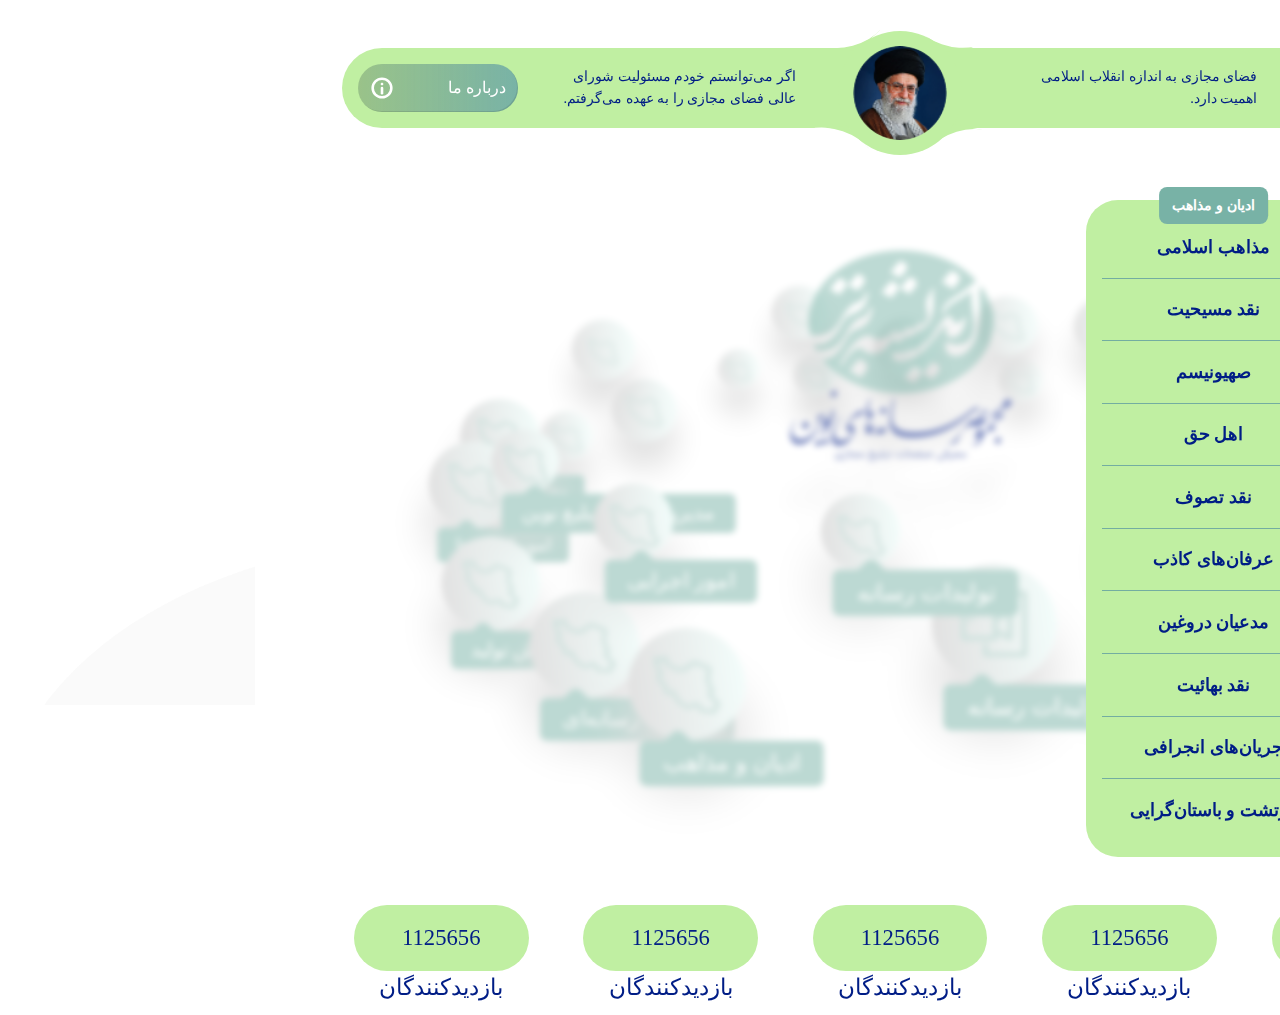
==== index.html @ 51e721be "اضافه کردن دایره 5/9 8:52" ====
<!DOCTYPE html>
<html lang="en">
  <head>
    <meta charset="UTF-8" />
    <link
      rel="stylesheet"
      href="./assets/fonts/top thought/bootstrap-5.0.2-dist/css/bootstrap.min.css"
    />
    <link rel="stylesheet" href="./style.css" />
    <meta name="viewport" content="width=device-width; initial-scale=1.0" />
    <title>اندیشه</title>
  </head>

  <body>
    <div class="container-lg">
      <nav class="header mt-5">
        <div class="row align-items-center">
          <div class="col-lg-2 col-4">
            <a
              href="#"
              class="d-flex align-items-center justify-content-between header-button"
            >
              <span class="d-none d-sm-block">ورود</span>
              <svg
                width="24"
                height="24"
                viewBox="0 0 16 16"
                fill="none"
                xmlns="http://www.w3.org/2000/svg"
              >
                <g id="login-svgrepo-com (1) 1">
                  <path
                    id="Vector"
                    d="M8 13.3333C10.9455 13.3333 13.3333 10.9455 13.3333 7.99999C13.3333 5.05447 10.9455 2.66666 8 2.66666"
                    stroke="white"
                    stroke-width="1.5"
                    stroke-linecap="round"
                  />
                  <path
                    id="Vector_2"
                    d="M2.66675 8H9.33341M9.33341 8L7.33341 6M9.33341 8L7.33341 10"
                    stroke="white"
                    stroke-width="1.5"
                    stroke-linecap="round"
                    stroke-linejoin="round"
                  />
                </g>
              </svg>
            </a>
          </div>
          <div class="col-lg-3 d-none d-lg-block">
            <p class="header-text">
              فضای مجازی به اندازه انقلاب اسلامی اهمیت دارد.
            </p>
          </div>
          <div class="col-lg-2 col-4" style="position: relative;">
              <div class="leader-pic d-flex justify-content-center">
                <div class="leader-pic-container">
                  <img src="./assets/images/Ellipse 30.png" alt="تصویر رهبری" />
                <div class="radius"></div>
                <div class="radius"></div>
                <div class="radius"></div>
                <div class="radius"></div>
                </div>
              </div>
          </div>
          <div class="col-lg-3 d-none d-lg-block">
            <p class="header-text">
              اگر می‌توانستم خودم مسئولیت شورای عالی فضای مجازی را به عهده
              می‌گرفتم.
            </p>
          </div>
          <div class="col-lg-2 col-4">
            <a
              href="#"
              class="d-flex align-items-center justify-content-between header-button"
              style="margin-right: auto"
            >
              <span class="d-none d-sm-block">درباره ما</span>
              <svg
                width="24"
                height="24"
                viewBox="0 0 14 14"
                fill="none"
                xmlns="http://www.w3.org/2000/svg"
              >
                <g
                  id="info-circle-svgrepo-com (1) 1"
                  clip-path="url(#clip0_25_1615)"
                >
                  <path
                    id="Vector"
                    d="M6.99999 12.4444C10.0069 12.4444 12.4444 10.0069 12.4444 6.99999C12.4444 3.9931 10.0069 1.55554 6.99999 1.55554C3.9931 1.55554 1.55554 3.9931 1.55554 6.99999C1.55554 10.0069 3.9931 12.4444 6.99999 12.4444Z"
                    stroke="white"
                    stroke-width="1.5"
                  />
                  <path
                    id="Vector_2"
                    d="M7 10L7 7"
                    stroke="white"
                    stroke-width="1.5"
                    stroke-linecap="round"
                  />
                  <path
                    id="Vector_3"
                    d="M6.99995 3.8889C7.4295 3.8889 7.77772 4.23713 7.77772 4.66668C7.77772 5.09624 7.4295 5.44446 6.99995 5.44446C6.57039 5.44446 6.22217 5.09624 6.22217 4.66668C6.22217 4.23713 6.57039 3.8889 6.99995 3.8889Z"
                    fill="white"
                  />
                </g>
                <defs>
                  <clipPath id="clip0_25_1615">
                    <rect width="14" height="14" fill="white" />
                  </clipPath>
                </defs>
              </svg>
            </a>
          </div>
        </div>
      </nav>
      <section class="graph">
        <div class="container-lg pt-5">
          <div class="row mt-4">
            <div class="col-md-1">
              <div
                class="item-holder h-100 d-flex flex-md-column justify-content-between"
              >
                <div class="item">
                  <svg
                    width="52"
                    height="52"
                    viewBox="0 0 52 52"
                    fill="none"
                    xmlns="http://www.w3.org/2000/svg"
                  >
                    <g id="gregorian-chants-svgrepo-com 1">
                      <g id="Group">
                        <path
                          id="Vector"
                          d="M21.0096 49.9357L21.0096 49.9357C20.8998 49.9718 20.788 49.9891 20.6776 49.9891C20.2331 49.9891 19.8184 49.7076 19.6712 49.2619L19.9071 49.184L19.6712 49.2619C19.4877 48.7062 19.7901 48.1076 20.346 47.9246L22.4808 47.2219L22.4468 46.576H19.4497C18.8646 46.576 18.3896 46.1023 18.3896 45.5173V32.4389C15.3659 31.2052 13.3152 28.2182 13.3152 24.913C13.3152 21.9285 14.9583 19.202 17.5546 17.7842V10.4443C17.5546 5.79353 21.343 2.01086 25.9992 2.01086C30.6564 2.01086 34.4455 5.79348 34.4455 10.4443V17.7842C37.0416 19.202 38.6849 21.9284 38.6847 24.9129C38.6847 28.2182 36.6341 31.2052 33.6102 32.4389V45.5173C33.6102 46.1023 33.1352 46.576 32.5502 46.576H29.5531L29.5192 47.2219L31.6539 47.9247L31.654 47.9247C32.2098 48.1077 32.5122 48.7062 32.3288 49.2618L21.0096 49.9357ZM21.0096 49.9357L23.9137 48.9797C24.3675 48.8303 24.6654 48.3958 24.6404 47.9187L24.5698 46.576H27.4302L27.3595 47.9187L27.6092 47.9318L27.3595 47.9187C27.3345 48.3958 27.6324 48.8303 28.0863 48.9797L30.9903 49.9357L30.9904 49.9357M21.0096 49.9357L30.9904 49.9357M30.9904 49.9357C31.1001 49.9718 31.212 49.9891 31.3223 49.9891M30.9904 49.9357L31.3223 49.9891M31.3223 49.9891C31.7668 49.9891 32.1817 49.7075 32.3288 49.2619L31.3223 49.9891ZM32.2497 30.6747L32.2496 30.6747C32.2396 30.6777 32.2313 30.6807 32.2255 30.683C32.2243 30.6834 32.2233 30.6839 32.2222 30.6843C31.6802 30.8414 31.1166 30.9215 30.5463 30.9215H27.0601V27.6475H30.5464C32.2992 27.6475 33.7254 26.2241 33.7254 24.4731V22.3575C33.7254 21.7724 33.2504 21.2988 32.6654 21.2988C32.0804 21.2988 31.6054 21.7724 31.6054 22.3575V24.4731C31.6054 25.0553 31.1305 25.53 30.5464 25.53H21.4539C20.8697 25.53 20.3948 25.0553 20.3948 24.4731V22.3575C20.3948 21.7724 19.9198 21.2988 19.3347 21.2988C18.7497 21.2988 18.2747 21.7724 18.2747 22.3575V24.4731C18.2747 26.2241 19.701 27.6475 21.4539 27.6475H24.94V30.9215H21.4539C20.8837 30.9215 20.3202 30.8415 19.7782 30.6844C19.7773 30.684 19.7764 30.6837 19.7755 30.6833C19.7696 30.681 19.761 30.6778 19.7505 30.6747L19.7504 30.6747C17.2101 29.9245 15.4353 27.5539 15.4353 24.9129C15.4353 22.5335 16.8499 20.3739 19.0405 19.4116C19.0565 19.4047 19.0695 19.3974 19.0752 19.3942C19.8275 19.0695 20.6271 18.9042 21.4539 18.9042H27.3062C27.8913 18.9042 28.3663 18.4306 28.3663 17.8455C28.3663 17.2604 27.8913 16.7868 27.3062 16.7868H21.4539C20.8494 16.7868 20.2548 16.8523 19.6746 16.9821V10.4443C19.6746 6.96216 22.5117 4.12831 25.9992 4.12831C29.4877 4.12831 32.3255 6.96223 32.3255 10.4443V16.9823C31.7454 16.8524 31.1507 16.7869 30.5463 16.7869C29.9613 16.7869 29.4863 17.2605 29.4863 17.8456C29.4863 18.4307 29.9613 18.9043 30.5463 18.9043C31.3732 18.9043 32.1728 19.0696 32.9254 19.3944C32.9307 19.3974 32.9432 19.4044 32.9581 19.411L32.959 19.4114C35.1501 20.3734 36.5648 22.5331 36.5648 24.9129C36.5648 27.5539 34.79 29.9245 32.2497 30.6747ZM20.5098 44.4585V32.9837C20.8221 33.0201 21.1372 33.0389 21.4539 33.0389H30.5463C30.8629 33.0389 31.178 33.0202 31.4903 32.9838V44.4585H20.5098Z"
                          stroke="#9EC5BD"
                          stroke-width="0.5"
                        />
                      </g>
                    </g>
                  </svg>
                </div>
                <div class="return">
                  <p>بازگشت</p>
                  <button>
                    <!-- <i class="fa fa-arrow-circle-left" aria-hidden="true"></i> -->
                    <svg
                      width="34"
                      height="34"
                      viewBox="0 0 34 34"
                      fill="none"
                      xmlns="http://www.w3.org/2000/svg"
                    >
                      <g id="back-square-svgrepo-com 1">
                        <path
                          id="Vector"
                          d="M11.0642 31.1667L22.9359 31.1667C28.0926 31.1667 31.1667 28.0925 31.1667 22.9359L31.1667 11.0784C31.1668 5.90752 28.0926 2.83335 22.9359 2.83335L11.0784 2.83335C5.92175 2.83335 2.84758 5.90752 2.84758 11.0642L2.84758 22.9359C2.83341 28.0925 5.90758 31.1667 11.0642 31.1667ZM14.2801 11.1492L21.2501 11.1492C21.8309 11.1492 22.3126 11.6309 22.3126 12.2117C22.3126 12.7925 21.8309 13.2742 21.2501 13.2742L14.2801 13.2742C12.4667 13.2742 10.9792 14.7475 10.9792 16.575C10.9792 18.4025 12.4526 19.8759 14.2801 19.8759L21.4626 19.8759L21.0942 19.5075C20.6834 19.0825 20.6834 18.4167 21.1084 17.9917C21.3209 17.7792 21.5901 17.68 21.8592 17.68C22.1284 17.68 22.3976 17.7792 22.6101 17.9917L24.8342 20.23C25.2451 20.6409 25.2451 21.3209 24.8342 21.7317L22.6101 23.9559C22.1992 24.3667 21.5192 24.3667 21.1084 23.9559C20.6976 23.545 20.6976 22.865 21.1084 22.4542L21.5759 21.9867L14.2801 21.9867C11.2909 21.9867 8.85425 19.55 8.85425 16.5609C8.85425 13.5717 11.2909 11.1492 14.2801 11.1492Z"
                          fill="#CE0000"
                        />
                      </g>
                    </svg>
                  </button>
                </div>
              </div>
            </div>
            <div class="col-lg-3 col-md-3 col-sm-4" style="padding-right: 1.5rem !important;">
              <div class="menu">
                <div class="rect"></div>
                <div class="title">ادیان و مذاهب</div>
                <div class="body">
                  <ul>
                    <li>
                      <a class="menu-btn" href="#">مذاهب اسلامی</a>
                    </li>
                    <li>
                      <a class="menu-btn" href="#">نقد مسیحیت</a>
                    </li>
                    <li>
                      <a class="menu-btn" href="#">صهیونیسم</a>
                    </li>
                    <li>
                      <a class="menu-btn" href="#">اهل حق</a>
                    </li>
                    <li>
                      <a class="menu-btn" href="#">نقد تصوف</a>
                    </li>
                    <li>
                      <a class="menu-btn" href="#">عرفان‌های کاذب</a>
                    </li>
                    <li>
                      <a class="menu-btn" href="#">مدعیان دروغین</a>
                    </li>
                    <li>
                      <a class="menu-btn" href="#">نقد بهائیت</a>
                    </li>
                    <li>
                      <a class="menu-btn" href="#">جریان‌های انجرافی</a>
                    </li>
                    <li>
                      <a class="menu-btn" href="#">زرتشت و باستان‌گرایی</a>
                    </li>
                  </ul>
                </div>
              </div>
            </div>
            <div class="col-lg-8 col-md-8 col-sm-8">
              <div class="sub-menu">
                <div class="row h-100">
                  <div class="col-12 h-100">
                    <div class="main h-100">
                      <div class="menu-1 h-100">
                        <div class="categories active">
                          <div class="el">
                            <div class="text-center mb-3">
                              <svg
                                width="24"
                                height="24"
                                viewBox="0 0 20 20"
                                fill="none"
                                xmlns="http://www.w3.org/2000/svg"
                              >
                                <g id="page-fit-svgrepo-com 1">
                                  <path
                                    id="Vector"
                                    d="M15.2083 3.33331C16.9342 3.33331 18.3333 4.73242 18.3333 6.45831V13.5416C18.3333 15.2676 16.9342 16.6666 15.2083 16.6666H4.79163C3.06573 16.6666 1.66663 15.2676 1.66663 13.5416V6.45831C1.66663 4.73242 3.06573 3.33331 4.79163 3.33331H15.2083ZM15.2083 10.8333C14.8919 10.8333 14.6304 11.0685 14.589 11.3735L14.5833 11.4583V12.5C14.5833 12.7045 14.4359 12.8746 14.2415 12.9099L14.1666 12.9166H13.125C12.7798 12.9166 12.5 13.1965 12.5 13.5416C12.5 13.8581 12.7351 14.1196 13.0401 14.161L13.125 14.1666H14.1666C15.0453 14.1666 15.7651 13.4867 15.8287 12.6244L15.8333 12.5V11.4583C15.8333 11.1131 15.5535 10.8333 15.2083 10.8333ZM4.79163 10.8333C4.47521 10.8333 4.21372 11.0685 4.17233 11.3735L4.16663 11.4583V12.5C4.16663 13.3786 4.84653 14.0985 5.70891 14.1621L5.83329 14.1666H6.87496C7.22013 14.1666 7.49996 13.8868 7.49996 13.5416C7.49996 13.2252 7.26483 12.9637 6.95977 12.9223L6.87496 12.9166H5.83329C5.62874 12.9166 5.45862 12.7692 5.42334 12.5749L5.41663 12.5V11.4583C5.41663 11.1131 5.1368 10.8333 4.79163 10.8333ZM6.87496 5.83331H5.83329L5.70891 5.83789C4.88964 5.89833 4.23508 6.551 4.17166 7.36944L4.16663 7.49998V8.54165L4.17233 8.62648C4.21372 8.93148 4.47521 9.16665 4.79163 9.16665C5.10804 9.16665 5.36953 8.93148 5.41092 8.62648L5.41663 8.54165V7.49998L5.42334 7.42508C5.45421 7.255 5.58832 7.1209 5.75839 7.09003L5.83329 7.08331H6.87496L6.95977 7.0776C7.26483 7.03622 7.49996 6.77473 7.49996 6.45831C7.49996 6.1419 7.26483 5.8804 6.95977 5.83902L6.87496 5.83331ZM14.1666 5.83331H13.125C12.7798 5.83331 12.5 6.11314 12.5 6.45831C12.5 6.77473 12.7351 7.03622 13.0401 7.0776L13.125 7.08331H14.1666C14.3711 7.08331 14.5413 7.23071 14.5765 7.42508L14.5833 7.49998V8.54165C14.5833 8.88681 14.8631 9.16665 15.2083 9.16665C15.5247 9.16665 15.7862 8.93148 15.8276 8.62648L15.8333 8.54165V7.49998C15.8333 6.62135 15.1534 5.9015 14.291 5.83789L14.1666 5.83331Z"
                                    fill="#C0EFA2"
                                  />
                                </g>
                              </svg>
                            </div>
                            <p>صفحات</p>
                          </div>
                        </div>
                        <div class="categories">
                          <div class="el">
                            <div class="text-center mb-3">
                              <svg
                                width="24"
                                height="24"
                                viewBox="0 0 20 20"
                                fill="none"
                                xmlns="http://www.w3.org/2000/svg"
                              >
                                <g id="sns-person-2-svgrepo-com 1">
                                  <g id="Group">
                                    <path
                                      id="Vector"
                                      d="M13.7498 7.98168C15.9539 7.98168 17.7408 6.19473 17.7408 3.99063C17.7408 1.78695 15.9539 0 13.7498 0C11.5461 0 9.75916 1.78695 9.75916 3.99063C9.75916 6.19473 11.5461 7.98168 13.7498 7.98168Z"
                                      fill="#C0EFA2"
                                    />
                                    <path
                                      id="Vector_2"
                                      d="M4.95362 3.82367C3.31054 3.82367 1.97827 5.1559 1.97827 6.79898C1.97827 8.44246 3.31054 9.77472 4.95362 9.77472C6.59671 9.77472 7.92898 8.44246 7.92898 6.79898C7.92898 5.1559 6.59671 3.82367 4.95362 3.82367Z"
                                      fill="#C0EFA2"
                                    />
                                    <path
                                      id="Vector_3"
                                      d="M1.02063 13.0579V15.303C1.02063 17.1988 2.55743 18.7356 4.45333 18.7356H7.25938V12.254L7.28672 12.126C7.34254 11.866 7.43782 11.5829 7.57141 11.2899C6.93829 10.8147 6.06379 10.4586 4.91981 10.4586C2.45723 10.4587 1.22598 12.1007 1.02063 13.0579Z"
                                      fill="#C0EFA2"
                                    />
                                    <path
                                      id="Vector_4"
                                      d="M13.7498 8.89911C10.4473 8.89911 8.79579 11.1009 8.52063 12.3853V18.1276C8.52063 19.1615 9.35911 20 10.393 20H17.107C18.1409 20 18.9793 19.1615 18.9793 18.1276V12.3853C18.7041 11.1009 17.0527 8.89911 13.7498 8.89911Z"
                                      fill="#C0EFA2"
                                    />
                                  </g>
                                </g>
                              </svg>
                            </div>
                            <p>سرگروه</p>
                          </div>
                        </div>
                        <div class="categories">
                          <div class="el">
                            <div class="text-center mb-3">
                              <svg
                                width="24"
                                height="24"
                                viewBox="0 0 20 20"
                                fill="none"
                                xmlns="http://www.w3.org/2000/svg"
                              >
                                <g
                                  id="team-svgrepo-com (1) 1"
                                  clip-path="url(#clip0_25_1691)"
                                >
                                  <g id="Group">
                                    <path
                                      id="Vector"
                                      d="M10.0193 3.76695C11.0596 3.76695 11.9026 2.92332 11.9026 1.88395C11.9026 0.842969 11.0596 0 10.0193 0C8.97828 0 8.13562 0.842969 8.13562 1.88395C8.13566 2.92332 8.97832 3.76695 10.0193 3.76695Z"
                                      fill="#C0EFA2"
                                    />
                                    <path
                                      id="Vector_2"
                                      d="M11.6511 4.65936H9.99988H8.34867C7.43609 4.65936 6.44324 5.65225 6.44324 6.56514V12.8955C6.44324 13.352 6.81289 13.7219 7.26933 13.7219C7.49367 13.7219 7.26933 13.7219 7.84574 13.7219L8.16011 19.1206C8.16011 19.6063 8.55378 20 9.03953 20C9.24437 20 9.62246 20 9.99988 20C10.3777 20 10.7557 20 10.9605 20C11.4462 20 11.84 19.6064 11.84 19.1206L12.154 13.7219C12.7307 13.7219 12.5061 13.7219 12.7307 13.7219C13.1868 13.7219 13.5568 13.352 13.5568 12.8955V6.56514C13.5568 5.65225 12.5639 4.65936 11.6511 4.65936Z"
                                      fill="#C0EFA2"
                                    />
                                    <path
                                      id="Vector_3"
                                      d="M4.06803 5.82356C4.9767 5.82356 5.71275 5.08723 5.71275 4.17887C5.71275 3.2702 4.9767 2.53387 4.06803 2.53387C3.15904 2.53387 2.42334 3.27024 2.42334 4.17887C2.42334 5.08719 3.15904 5.82356 4.06803 5.82356Z"
                                      fill="#C0EFA2"
                                    />
                                    <path
                                      id="Vector_4"
                                      d="M15.9655 5.82356C16.8745 5.82356 17.6102 5.08723 17.6102 4.17887C17.6102 3.2702 16.8745 2.53387 15.9655 2.53387C15.0572 2.53387 14.3208 3.27024 14.3208 4.17887C14.3208 5.08719 15.0572 5.82356 15.9655 5.82356Z"
                                      fill="#C0EFA2"
                                    />
                                    <path
                                      id="Vector_5"
                                      d="M5.36159 6.60248H4.05112H2.60894C1.81214 6.60248 0.945068 7.47017 0.945068 8.26701V13.7954C0.945068 14.1943 1.26788 14.5171 1.66647 14.5171C1.86249 14.5171 1.66647 14.5171 2.16976 14.5171L2.44413 19.2321C2.44413 19.656 2.78808 20 3.21233 20C3.39112 20 3.72108 20 4.05112 20C4.38077 20 4.71108 20 4.88987 20C5.31413 20 5.65808 19.656 5.65808 19.2321L5.93214 14.5171V14.2495C5.58136 13.9036 5.36159 13.426 5.36159 12.8955V6.60248Z"
                                      fill="#C0EFA2"
                                    />
                                    <path
                                      id="Vector_6"
                                      d="M17.3911 6.60248H15.9486H14.6384V12.8955C14.6384 13.426 14.4186 13.9036 14.0675 14.2495V14.5171L14.3416 19.2321C14.3416 19.656 14.6859 20 15.1101 20C15.289 20 15.6189 20 15.9486 20C16.2789 20 16.6089 20 16.7877 20C17.212 20 17.5556 19.656 17.5556 19.2321L17.8303 14.5171C18.3335 14.5171 18.1375 14.5171 18.3335 14.5171C18.7321 14.5171 19.0549 14.1942 19.0549 13.7954V8.26701C19.0549 7.47017 18.1879 6.60248 17.3911 6.60248Z"
                                      fill="#C0EFA2"
                                    />
                                  </g>
                                </g>
                                <defs>
                                  <clipPath id="clip0_25_1691">
                                    <rect width="20" height="20" fill="white" />
                                  </clipPath>
                                </defs>
                              </svg>
                            </div>
                            <p>اعضا</p>
                          </div>
                        </div>
                        <div class="categories">
                          <div class="el">
                            <div class="text-center mb-3">
                              <svg
                                width="24"
                                height="24"
                                viewBox="0 0 20 20"
                                fill="none"
                                xmlns="http://www.w3.org/2000/svg"
                              >
                                <g
                                  id="clipboard-svgrepo-com 3"
                                  clip-path="url(#clip0_25_1699)"
                                >
                                  <g
                                    id="&#233;&#161;&#181;&#233;&#157;&#162;-1"
                                  >
                                    <g id="File">
                                      <g id="clipboard_fill">
                                        <path
                                          id="&#229;&#189;&#162;&#231;&#138;&#182;"
                                          d="M5.83337 2.50002V3.33335C5.83337 4.25383 6.57957 5.00002 7.50004 5.00002H12.5C13.4205 5.00002 14.1667 4.25383 14.1667 3.33335V2.50002H15C15.9205 2.50002 16.6667 3.24621 16.6667 4.16669V13.3334C16.6667 16.0948 14.4281 18.3334 11.6667 18.3334H5.00004C4.07957 18.3334 3.33337 17.5872 3.33337 16.6667V4.16669C3.33337 3.24621 4.07957 2.50002 5.00004 2.50002H5.83337ZM10 11.6667H7.50004C7.03981 11.6667 6.66671 12.0398 6.66671 12.5C6.66671 12.9603 7.03981 13.3334 7.50004 13.3334H10C10.4603 13.3334 10.8334 12.9603 10.8334 12.5C10.8334 12.0398 10.4603 11.6667 10 11.6667ZM12.5 8.33335H7.50004C7.03981 8.33335 6.66671 8.70644 6.66671 9.16669C6.66671 9.59406 6.98841 9.94628 7.40286 9.99441L7.50004 10H12.5C12.9603 10 13.3334 9.62694 13.3334 9.16669C13.3334 8.70644 12.9603 8.33335 12.5 8.33335ZM11.6667 1.66669C12.127 1.66669 12.5 2.03979 12.5 2.50002C12.5 2.92738 12.1784 3.27961 11.7639 3.32775L11.6667 3.33335H8.33337C7.87314 3.33335 7.50004 2.96025 7.50004 2.50002C7.50004 2.07266 7.82174 1.72043 8.23619 1.67229L8.33337 1.66669H11.6667Z"
                                          fill="#C0EFA2"
                                        />
                                      </g>
                                    </g>
                                  </g>
                                </g>
                                <defs>
                                  <clipPath id="clip0_25_1699">
                                    <rect width="20" height="20" fill="white" />
                                  </clipPath>
                                </defs>
                              </svg>
                            </div>
                            <p>گزارش</p>
                          </div>
                        </div>
                        <div class="categories">
                          <div class="el">
                            <div class="text-center mb-3">
                              <svg
                                width="24"
                                height="24"
                                viewBox="0 0 20 20"
                                fill="none"
                                xmlns="http://www.w3.org/2000/svg"
                              >
                                <g
                                  id="target-svgrepo-com 1"
                                  clip-path="url(#clip0_25_1705)"
                                >
                                  <path
                                    id="Vector"
                                    d="M10 0C7.68906 0 5.56875 0.790938 3.87437 2.10688L2.1825 0.415C1.69438 -0.073125 0.869063 -0.10875 0.380937 0.380937C-0.107188 0.869063 -0.073125 1.69438 0.415 2.18281L2.10688 3.87469C0.790938 5.56875 0 7.68906 0 10C0 15.5225 4.4775 20 10 20C15.5225 20 20 15.5225 20 10C20 4.4775 15.5225 0 10 0ZM10 15C7.23875 15 5 12.7613 5 10C5 9.07469 5.26844 8.21781 5.70687 7.47563L7.59281 9.36031C7.53781 9.56531 7.5 9.77781 7.5 10C7.5 11.3806 8.61937 12.5 10 12.5C11.3806 12.5 12.5 11.3806 12.5 10C12.5 8.61937 11.3806 7.5 10 7.5C9.77781 7.5 9.56531 7.53906 9.36031 7.59281L7.47437 5.70813C8.21781 5.26844 9.07469 5 10 5C12.7613 5 15 7.23875 15 10C15 12.7613 12.7613 15 10 15Z"
                                    fill="#C0EFA2"
                                  />
                                </g>
                                <defs>
                                  <clipPath id="clip0_25_1705">
                                    <rect width="20" height="20" fill="white" />
                                  </clipPath>
                                </defs>
                              </svg>
                            </div>
                            <p>اهداف</p>
                          </div>
                        </div>
                        <div class="categories">
                          <div class="el">
                            <div class="text-center mb-3">
                              <svg
                                width="24"
                                height="24"
                                viewBox="0 0 20 20"
                                fill="none"
                                xmlns="http://www.w3.org/2000/svg"
                              >
                                <g id="chart-bar-svgrepo-com 1">
                                  <path
                                    id="Vector"
                                    d="M20 1.25H15V18.75H20V1.25Z"
                                    fill="#C0EFA2"
                                  />
                                  <path
                                    id="Vector_2"
                                    d="M7.5 6.25H12.5V18.75H7.5V6.25Z"
                                    fill="#C0EFA2"
                                  />
                                  <path
                                    id="Vector_3"
                                    d="M0 11.25H5V18.75H0V11.25Z"
                                    fill="#C0EFA2"
                                  />
                                </g>
                              </svg>
                            </div>
                            <p>نمودارها</p>
                          </div>
                        </div>
                      </div>
                    </div>
                  </div>
                </div>
              </div>
            </div>
          </div>
        </div>
      </section>
      <!-- <div style="min-height: 44rem;position: relative;z-index: -1;"> -->
      <div class="assembly">
        <div class="logo">
          <img src="./assets/images/لوگو.png" alt="logo" />
        </div>
        <div class="wheel" id="wheel">
          <div class="rotor" id="rotor">
            <!-- Nodes will be dynamically inserted here -->
          </div>
        </div>
        <div class="round-circle"></div>
      </div>
      <!-- </div> -->
      <section class="footer mt-5">
        <div class="container-lg">
          <div class="row">
            <div class="col-12">
              <div class="footer-items-container">
                <a class="footer-items">
                  <div class="number">1125656</div>
                  <div class="text">بازدیدکنندگان</div>
                </a>
                <a class="footer-items">
                  <div class="number">1125656</div>
                  <div class="text">بازدیدکنندگان</div>
                </a>
                <a class="footer-items">
                  <div class="number">1125656</div>
                  <div class="text">بازدیدکنندگان</div>
                </a>
                <a class="footer-items">
                  <div class="number">1125656</div>
                  <div class="text">بازدیدکنندگان</div>
                </a>
                <a class="footer-items">
                  <div class="number">1125656</div>
                  <div class="text">بازدیدکنندگان</div>
                </a>
              </div>
            </div>
          </div>
        </div>
      </section>
    </div>

    <script src="./main.js"></script>
  </body>
</html>
---- style.css ----
div.assembly,
.assembly div,
:before,
:after {
  position: absolute;
  transform-style: preserve-3d;
}

.assembly {
  position: absolute;
  top: 25rem;
  left: 50%;
  transform: rotateX(-16deg) rotateY(0deg);
  font-size: 2vmin;
  z-index: -1;
}

.wheel {
  transform: translate(0rem);
  perspective: 1200px;
}

.wheel > * {
  animation-direction: reverse;
}

.rotor {
  /* animation: r 10s linear infinite; */
  transform-style: preserve-3d;
}

.rotor:hover {
  animation-play-state: paused;
}

@keyframes r {
  0% {
    transform: rotateY(1turn);
  }
}

.node-container {
  transform-style: preserve-3d;
  /* transition: transform 1s ease; */
}

.node {
  /* margin: -2.5em; */
  /* width: 80px;
            height: 80px; */
  backface-visibility: visible;
  /* box-shadow: 0 0 5px #424242; */
  background: url("./assets/images/Ellipse\ 5.png") no-repeat center center;
  background-size: cover;
  border-radius: 50%;
  display: flex;
  justify-content: center;
  align-items: center;
  color: white;
  font-size: 1.5em;
  position: relative;
  box-shadow: 0 36px 36px silver;
  cursor: pointer;
}

.node-text {
  font-size: 1rem;
  position: absolute;
  left: 8px;
  bottom: -2rem;
  background: #78b2a6;
  padding: 4px 16px;
  border-radius: 5px;
  width: max-content;
  transition: 300ms;
  opacity: 0;
  /* display: none; */
}

.node:hover .node-text {
  display: block;
}

.node-text::after {
  content: "";
  width: 20px;
  height: 20px;
  position: absolute;
  top: -5px;
  left: 16px;
  background-color: #78b2a6;
  border-radius: 5px;
  transform: rotate(45deg);
  z-index: -1;
}
.logo {
  transform: translateX(50%) translateY(-50%);
}

/* other */

* {
  margin: 0;
  padding: 0;
  box-sizing: border-box;
}

body {
  direction: rtl;
  font-family: "vazir";
}

@font-face {
  font-family: "vazir";
  src: url("./fonts/ttf/Vazirmatn-Regular.ttf");
}

a {
  text-decoration: none;
}

ul {
  list-style: none;
  padding: 0;
  margin: 0;
}

.h-100 {
  height: 100% !important;
}

.header {
  border-radius: 50px;
  background-color: #c0efa2;
  padding: 1rem;
  /* box-shadow: 0 17px 9px #eee; */
  position: relative;
  z-index: 1;
}

.header-button span {
  color: white;
  font-family: Vazirmatn;
  font-weight: 400;
  word-wrap: break-word;
}

.header-button {
  background: linear-gradient(
    90deg,
    rgba(51.24, 76, 70.88, 0.27) 0%,
    #78b2a6 100%
  );
  box-shadow: -1px -1px 0px rgba(0, 0, 0, 0.1) inset;
  border-radius: 50px;
  padding: 0.75rem;
  color: #fff;
  transition: all ease 0.3s;
  max-width: 10rem;
}

@media screen and (max-width: 575px) {
  .header-button {
    padding: 0.5rem;
    justify-content: center !important;
    width: 2rem;
    height: 2rem;
  }
  .header {
    padding: 0.5rem;
  }
  .leader-pic img {
    width: 100px !important;
    height: 100px !important;
  }
}

.header-button:hover {
  color: #fff !important;
}

.header-button svg path {
  transition: all ease 0.3s;
  transform-origin: center;
}

.header-button:hover svg path {
  transform: rotate(360deg);
}

.header-text {
  color: #001d86;
  font-weight: 400;
  word-wrap: break-word;
  font-size: clamp(0.6rem, 0.5rem + 0.5vw, 1rem);
  margin-bottom: 0;
}

.leader-pic {
  position: absolute;
  top: -57px;
  right: 50%;
  transform: translateX(50%);
}

.leader-pic-container {
  width: 124px;
  height: 124px;
  background-color: #c0efa2;
  border-radius: 50%;
}

.leader-pic img {
  width:94px;
  height: 94px;
  border-radius: 50%;
  position: absolute;
  top: 50%;
  right: 50%;
  transform: translate(50%, -50%);
}

.leader-pic .radius {
  position: absolute;
  z-index: -1;
  width: 80px;
  height: 80px;
}

.leader-pic .radius:nth-child(2) {
  top: 94px;
  right: 89px;
  width: 0px;
  height: 0px;
  border-style: solid;
  border-width: 0 28px 15px 28px;
  border-color: transparent transparent #c0efa2 transparent;
  transform: rotateZ(19deg);
}

.leader-pic .radius:nth-child(2)::after {
  content: '';
  background-color: #fff;
  width: 91px;
  height: 60px;
  position: absolute;
  border-radius: 50%;
  top: 7px;
  right: -43px;
}
.leader-pic .radius:nth-child(3) {
  top: 93px;
  left: 90px;
  width: 0px;
  height: 0px;
  border-style: solid;
  border-width: 0 28px 15px 28px;
  border-color: transparent transparent #c0efa2 transparent;
  transform: rotateZ(-17deg);
}

.leader-pic .radius:nth-child(3)::after {
  content: '';
  background-color: #fff;
  width: 91px;
  height: 60px;
  position: absolute;
  border-radius: 50%;
  top: 8px;
  left: -45px;
}

.graph.hidden {
  animation: hidden 0.5s ease 1;
  animation-fill-mode: forwards;
}
.leader-pic .radius:nth-child(4) {
  top: 6px;
  right: 79px;
  width: 0px;
  height: 0px;
  border-style: solid;
  border-width: 0 28px 15px 28px;
  border-color: transparent transparent #c0efa2 transparent;
  transform: rotateZ(165deg);
}

.leader-pic .radius:nth-child(5)::after {
  content: '';
  background-color: #fff;
  width: 91px;
  height: 60px;
  position: absolute;
  border-radius: 50%;
  top: 8px;
  left: -43px;
}
.leader-pic .radius:nth-child(5) {
  top: 7px;
  right: -10px;
  width: 0px;
  height: 0px;
  border-style: solid;
  border-width: 0 28px 15px 28px;
  border-color: transparent transparent #c0efa2 transparent;
  transform: rotateZ(199deg);
}

.leader-pic .radius:nth-child(4)::after {
  content: '';
  background-color: #fff;
  width: 91px;
  height: 60px;
  position: absolute;
  border-radius: 50%;
  top: 7px;
  left: -43px;
}

.graph.hidden {
  animation: hidden 0.5s ease 1;
  animation-fill-mode: forwards;
}

@keyframes hidden {
  from {
    opacity: 1;
  }
  to {
    opacity: 0;
    display: none;
  }
}

.graph .container-lg {
  /* min-height: 55rem; */
  background-color: #ffffff80;
  backdrop-filter: blur(3px);
  /* padding-top: 6rem; */
}

.graph .col-lg-1,
.graph .col-lg-2,
.graph .col-lg-3,
.graph .col-lg-4,
.graph .col-lg-5,
.graph .col-lg-6,
.graph .col-lg-7,
.graph .col-lg-8,
.graph .col-lg-9,
.graph .col-lg-10,
.graph .col-lg-11,
.graph .col-lg-12,
.graph .col-md-1,
.graph .col-md-2,
.graph .col-md-3,
.graph .col-md-4,
.graph .col-md-5,
.graph .col-md-6,
.graph .col-md-7,
.graph .col-md-8,
.graph .col-md-9,
.graph .col-md-10,
.graph .col-md-11,
.graph .col-sm-12,
.graph .col-sm-1,
.graph .col-sm-2,
.graph .col-sm-3,
.graph .col-sm-4,
.graph .col-sm-5,
.graph .col-sm-6,
.graph .col-sm-7,
.graph .col-sm-8,
.graph .col-sm-9,
.graph .col-sm-10,
.graph .col-sm-11,
.graph .col-sm-12 {
  padding: 0 !important;
}

.graph .item {
  width: 74px;
  height: 74px;
  border-radius: 50%;
  background: linear-gradient(to left, #e6fbf7, #c5c5c5);
  cursor: pointer;
  display: flex;
  align-items: center;
  justify-content: center;
  z-index: 3;
}

.footer-items-container {
  display: flex;
  justify-content: space-between;
  flex-wrap: wrap;
  row-gap: 2rem;
}

.footer-items {
  cursor: pointer;
}

.footer-items-container .footer-items {
  flex-grow: 0;
  flex-shrink: 0;
  flex-basis: 15%;
}

.footer-items-container .footer-items .number {
  background-color: #c0efa2;
  padding: 1rem 3rem;
  border-radius: 50px;
  text-align: center;
  font-size: clamp(0.938rem, 0.833vw + 0.75rem, 1.75rem);
  font-weight: 300;
  color: #001d86;
}

.footer-items-container .footer-items .text {
  text-align: center;
  color: #001d86;
  font-size: clamp(0.938rem, 0.833vw + 0.75rem, 1.45rem);
}

.menu {
  height: 100%;
  background-color: #c0efa2;
  padding: 2rem;
  border-radius: 2rem;
  position: relative !important;
}
.menu::before {
  content: "";
  width: 60px;
  height: 90px;
  background-color: #fff;
  position: absolute;
  right: -66px;
  top: -1px;
  border-radius: 58%;
  transform: rotate(36deg);
  z-index: 2;
}
@media screen and (max-width: 1375px) {
  .menu {
    padding: 1rem;
  }
}

.menu .rect {
  width: 20px;
  height: 20px;
  position: absolute;
  background-color: #c0efa2;
  right: -10px;
  top: 35px;
}

.menu .triangle {
  width: 0px;
  height: 0px;
  border-style: solid;
  border-width: 0 28px 10px 28px;
  border-color: transparent transparent #c0efa2 transparent;
  transform: rotateZ(-72deg);
  position: absolute;
  right: -2rem;
}

.menu .triangle::after {
  content: "";
  width: 8rem;
  height: 8rem;
  position: absolute;
  background-color: #fff;
  border-radius: 50%;
  right: -3.3rem;
  top: 0.8rem;
}

.menu::after {
  content: "";
  width: 5rem;
  height: 4rem;
  background-color: inherit;
  position: absolute;
  right: -0.5rem;
  top: 0;
  border-radius: 1rem;
  transform: skew(-43deg);
  z-index: -1;
}

@media screen and (max-width: 855) {
  .menu::after {
    display: none !important;
  }
}
.menu .title {
  padding: 0.5rem;
  width: clamp(5rem, 2.2vw + 5rem, 12rem);
  border-radius: 0.5rem;
  background: linear-gradient(to right, #78b2a6 100%, #334c47 27%);
  text-align: center;
  color: #fff;
  font-weight: 700;
  font-size: clamp(0.45rem, 0.4rem + 0.7258vw, 0.9rem);
  position: absolute;
  top: -2%;
  right: 50%;
  transform: translateX(50%);
}
.menu .body ul {
  display: flex;
  flex-direction: column;
  align-items: center;
}

.menu .body ul li {
  width: 100%;
  border-bottom: 1px solid #73ada1;
  text-align: center;
  padding: 0.75rem 0;
}
.menu .body ul li:last-child {
  border-bottom: none;
}

.menu .body ul li a.active {
  background-color: #78b2a6 !important;
  color: #fff;
}

.menu .body ul li a {
  color: #001d86;
  font-weight: 700;
  font-size: clamp(0.45rem, 0.5242rem + 0.7258vw, 1.1rem);
  width: 100%;
  display: block;
  padding: 0.35rem;
  border-radius: 50px;
  text-align: center;
  position: relative;
  transition: background-color ease 0.3s 0.15s, color ease 0.3s;
}

.menu .body ul li a:hover {
  background-color: #78b2a6 !important;
  color: #fff;
}

.menu .body ul li a.active::after {
  content: "";
  width: 1.5rem;
  height: 1.5rem;
  background-color: #78b2a6;
  position: absolute;
  left: -20%;
  border-radius: 50%;
  animation: activate 0.5s ease-in-out 1;
  animation-fill-mode: forwards;
  z-index: 100;
}

@keyframes activate {
  from {
    transform: scale(0.1);
    opacity: 0;
  }
  to {
    transform: scale(1);
    opacity: 1;
  }
}

.sub-menu {
  height: 100%;
  border: 3px solid #78b2a6;
  border-radius: 2rem;
  overflow: hidden;
  animation: sub-menu 0.5s ease 1;
  display: none;
}

.sub-menu.show {
  display: block !important;
  animation-fill-mode: forwards;
  display: none;
}

@keyframes sub-menu {
  from {
    opacity: 0;
    visibility: hidden;
    transform: translateX(-5rem);
  }
  to {
    opacity: 1;
    visibility: visible;
    transform: translateX(0);
  }
}

.sub-menu .main {
  background-color: rgba(164, 238, 222, 0.503);
  height: 100%;
  width: 100%;
  border-radius: 2rem;
  backdrop-filter: blur(3px);
  display: flex;
  justify-content: end;
}

.sub-menu .main .menu-1 {
  width: 20%;
  display: flex;
  flex-direction: column;
  gap: 2px;
}

.sub-menu .main .menu-1 .categories {
  background-color: #78b2a6;
  position: relative;
  flex-basis: 18%;
  display: flex;
  align-items: center;
  justify-content: center;
  cursor: pointer;
  transition: all ease 0.3s;
}

.sub-menu .main .menu-1 > div:hover {
  transform: translateX(-5%);
}

/* .sub-menu .main .menu-1 .active {
      clip-path: polygon(100% 0%, 100% 31%, 90.6% 51%, 100% 67.3%, 100% 100%, 0% 100%, 0% 0%);
  } */

.sub-menu .main .menu-1 .active::before {
  content: "";
  width: 3rem;
  height: 3rem;
  background-color: #d1f6ee;
  z-index: 1;
  position: absolute;
  border-radius: 0.5rem;
  right: 0;
  top: 0;
  transform: translateY(67%) translateX(64%) rotateZ(-45deg);
  animation: active 0.3s linear 1;
  animation-fill-mode: forwards;
}

@media screen and (max-width: 1199px) {
  .sub-menu .main .menu-1 .active::before {
    width: 2rem;
    height: 2rem;
  }
}

@keyframes active {
  from {
    transform: translateY(67%) translateX(120%) rotateZ(-45deg);
  }
  to {
    transform: translateY(67%) translateX(64%) rotateZ(-45deg);
  }
}

.sub-menu .main .menu-1 p {
  color: #c0efa2;
}

.return {
  display: flex;
  flex-direction: column;
  align-items: start;
  gap: 0.25rem;
  cursor: pointer;
}

@media screen and (max-width: 767px) {
  .return {
    flex-direction: row;
  }
  .return p {
    transform: rotateZ(0deg) !important;
  }
}

.return p {
  transform: rotateZ(-90deg);
  margin-right: 0;
}

.return button {
  border-radius: 0.25rem;
  border: none;
  width: 2rem;
  height: 2rem;
}

.ellipes {
  width: 900px;
  height: 900px;
  margin: auto;
  border-radius: 50%;
  background-color: #fafafa;
  transform: rotateX(70deg);
  box-shadow: 0 5rem 0px #f0f0f0;
}

.round-circle {
  position: absolute;
  width: 900px;
  height: 900px;
  border-radius: 50%;
  background-color: #FAFAFA;
  transform: rotateX(65deg);
  box-shadow: 0 70px 0px #F0F0F0;
}
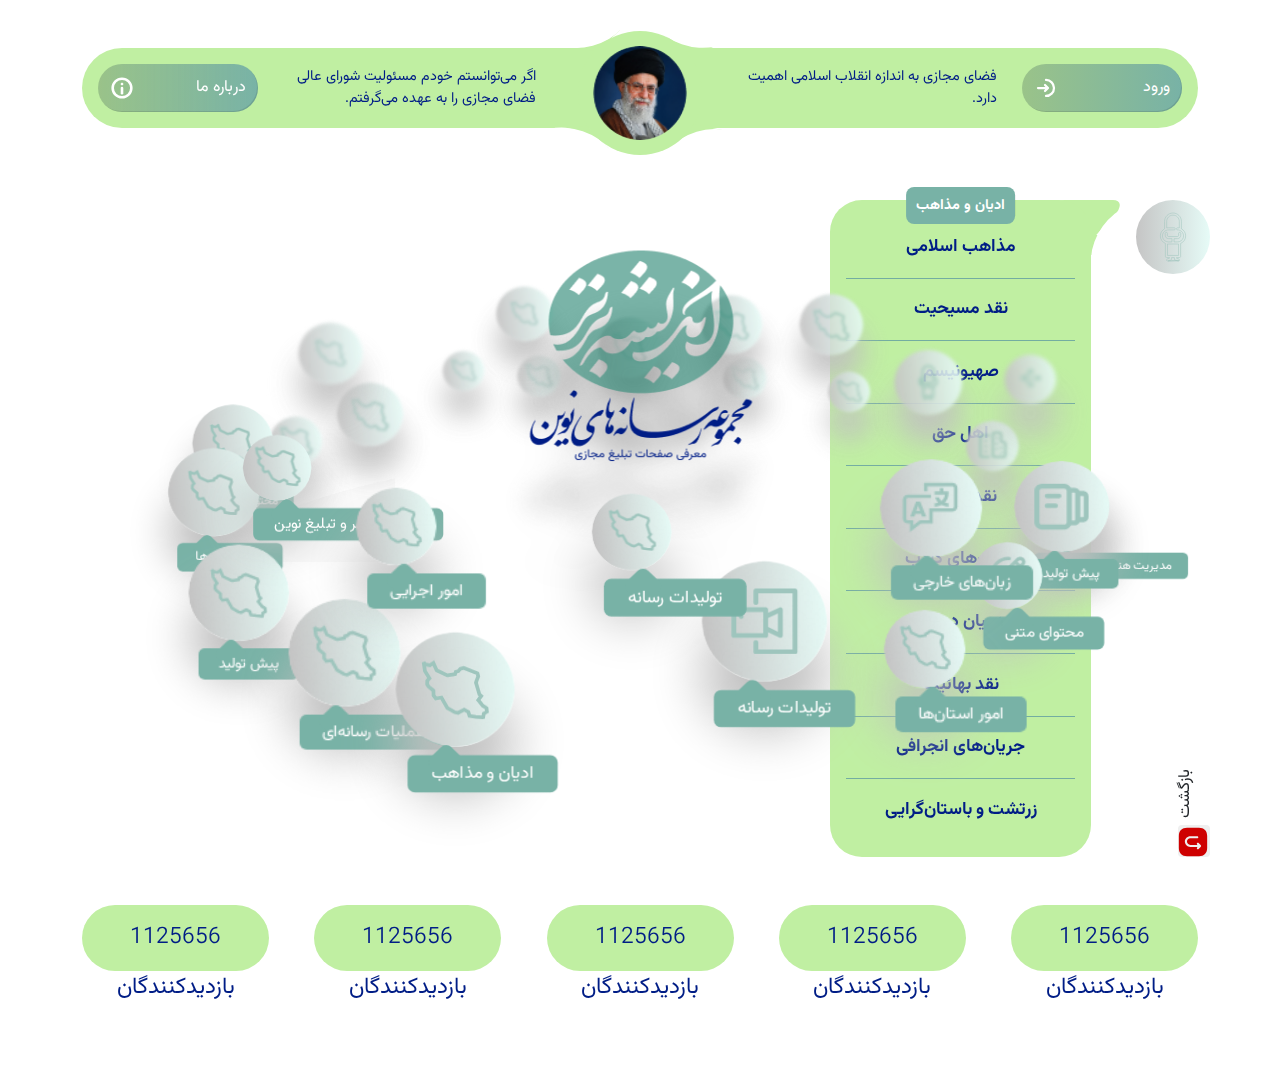
==== commit 982bf29e: "Merge branch 'main' into ali" ====
--- a/index.html
+++ b/index.html
@@ -12,112 +12,114 @@
   </head>
 
   <body>
-    <div class="container-lg">
-      <nav class="header mt-5">
-        <div class="row align-items-center">
-          <div class="col-lg-2 col-4">
-            <a
-              href="#"
-              class="d-flex align-items-center justify-content-between header-button"
-            >
-              <span class="d-none d-sm-block">ورود</span>
-              <svg
-                width="24"
-                height="24"
-                viewBox="0 0 16 16"
-                fill="none"
-                xmlns="http://www.w3.org/2000/svg"
+    <div class="container-fluid">
+      <div class="container-lg">
+        <nav class="header mt-5">
+          <div class="row align-items-center">
+            <div class="col-lg-2 col-4">
+              <a
+                href="#"
+                class="d-flex align-items-center justify-content-between header-button"
               >
-                <g id="login-svgrepo-com (1) 1">
-                  <path
-                    id="Vector"
-                    d="M8 13.3333C10.9455 13.3333 13.3333 10.9455 13.3333 7.99999C13.3333 5.05447 10.9455 2.66666 8 2.66666"
-                    stroke="white"
-                    stroke-width="1.5"
-                    stroke-linecap="round"
-                  />
-                  <path
-                    id="Vector_2"
-                    d="M2.66675 8H9.33341M9.33341 8L7.33341 6M9.33341 8L7.33341 10"
-                    stroke="white"
-                    stroke-width="1.5"
-                    stroke-linecap="round"
-                    stroke-linejoin="round"
-                  />
-                </g>
-              </svg>
-            </a>
+                <span class="d-none d-sm-block">ورود</span>
+                <svg
+                  width="24"
+                  height="24"
+                  viewBox="0 0 16 16"
+                  fill="none"
+                  xmlns="http://www.w3.org/2000/svg"
+                >
+                  <g id="login-svgrepo-com (1) 1">
+                    <path
+                      id="Vector"
+                      d="M8 13.3333C10.9455 13.3333 13.3333 10.9455 13.3333 7.99999C13.3333 5.05447 10.9455 2.66666 8 2.66666"
+                      stroke="white"
+                      stroke-width="1.5"
+                      stroke-linecap="round"
+                    />
+                    <path
+                      id="Vector_2"
+                      d="M2.66675 8H9.33341M9.33341 8L7.33341 6M9.33341 8L7.33341 10"
+                      stroke="white"
+                      stroke-width="1.5"
+                      stroke-linecap="round"
+                      stroke-linejoin="round"
+                    />
+                  </g>
+                </svg>
+              </a>
+            </div>
+            <div class="col-lg-3 d-none d-lg-block">
+              <p class="header-text">
+                فضای مجازی به اندازه انقلاب اسلامی اهمیت دارد.
+              </p>
+            </div>
+            <div class="col-lg-2 col-4" style="position: relative;">
+                <div class="leader-pic d-flex justify-content-center">
+                  <div class="leader-pic-container">
+                    <img src="./assets/images/Ellipse 30.png" alt="تصویر رهبری" />
+                  <div class="radius"></div>
+                  <div class="radius"></div>
+                  <div class="radius"></div>
+                  <div class="radius"></div>
+                  </div>
+                </div>
+            </div>
+            <div class="col-lg-3 d-none d-lg-block">
+              <p class="header-text">
+                اگر می‌توانستم خودم مسئولیت شورای عالی فضای مجازی را به عهده
+                می‌گرفتم.
+              </p>
+            </div>
+            <div class="col-lg-2 col-4">
+              <a
+                href="#"
+                class="d-flex align-items-center justify-content-between header-button"
+                style="margin-right: auto"
+              >
+                <span class="d-none d-sm-block">درباره ما</span>
+                <svg
+                  width="24"
+                  height="24"
+                  viewBox="0 0 14 14"
+                  fill="none"
+                  xmlns="http://www.w3.org/2000/svg"
+                >
+                  <g
+                    id="info-circle-svgrepo-com (1) 1"
+                    clip-path="url(#clip0_25_1615)"
+                  >
+                    <path
+                      id="Vector"
+                      d="M6.99999 12.4444C10.0069 12.4444 12.4444 10.0069 12.4444 6.99999C12.4444 3.9931 10.0069 1.55554 6.99999 1.55554C3.9931 1.55554 1.55554 3.9931 1.55554 6.99999C1.55554 10.0069 3.9931 12.4444 6.99999 12.4444Z"
+                      stroke="white"
+                      stroke-width="1.5"
+                    />
+                    <path
+                      id="Vector_2"
+                      d="M7 10L7 7"
+                      stroke="white"
+                      stroke-width="1.5"
+                      stroke-linecap="round"
+                    />
+                    <path
+                      id="Vector_3"
+                      d="M6.99995 3.8889C7.4295 3.8889 7.77772 4.23713 7.77772 4.66668C7.77772 5.09624 7.4295 5.44446 6.99995 5.44446C6.57039 5.44446 6.22217 5.09624 6.22217 4.66668C6.22217 4.23713 6.57039 3.8889 6.99995 3.8889Z"
+                      fill="white"
+                    />
+                  </g>
+                  <defs>
+                    <clipPath id="clip0_25_1615">
+                      <rect width="14" height="14" fill="white" />
+                    </clipPath>
+                  </defs>
+                </svg>
+              </a>
+            </div>
           </div>
-          <div class="col-lg-3 d-none d-lg-block">
-            <p class="header-text">
-              فضای مجازی به اندازه انقلاب اسلامی اهمیت دارد.
-            </p>
-          </div>
-          <div class="col-lg-2 col-4" style="position: relative;">
-              <div class="leader-pic d-flex justify-content-center">
-                <div class="leader-pic-container">
-                  <img src="./assets/images/Ellipse 30.png" alt="تصویر رهبری" />
-                <div class="radius"></div>
-                <div class="radius"></div>
-                <div class="radius"></div>
-                <div class="radius"></div>
-                </div>
-              </div>
-          </div>
-          <div class="col-lg-3 d-none d-lg-block">
-            <p class="header-text">
-              اگر می‌توانستم خودم مسئولیت شورای عالی فضای مجازی را به عهده
-              می‌گرفتم.
-            </p>
-          </div>
-          <div class="col-lg-2 col-4">
-            <a
-              href="#"
-              class="d-flex align-items-center justify-content-between header-button"
-              style="margin-right: auto"
-            >
-              <span class="d-none d-sm-block">درباره ما</span>
-              <svg
-                width="24"
-                height="24"
-                viewBox="0 0 14 14"
-                fill="none"
-                xmlns="http://www.w3.org/2000/svg"
-              >
-                <g
-                  id="info-circle-svgrepo-com (1) 1"
-                  clip-path="url(#clip0_25_1615)"
-                >
-                  <path
-                    id="Vector"
-                    d="M6.99999 12.4444C10.0069 12.4444 12.4444 10.0069 12.4444 6.99999C12.4444 3.9931 10.0069 1.55554 6.99999 1.55554C3.9931 1.55554 1.55554 3.9931 1.55554 6.99999C1.55554 10.0069 3.9931 12.4444 6.99999 12.4444Z"
-                    stroke="white"
-                    stroke-width="1.5"
-                  />
-                  <path
-                    id="Vector_2"
-                    d="M7 10L7 7"
-                    stroke="white"
-                    stroke-width="1.5"
-                    stroke-linecap="round"
-                  />
-                  <path
-                    id="Vector_3"
-                    d="M6.99995 3.8889C7.4295 3.8889 7.77772 4.23713 7.77772 4.66668C7.77772 5.09624 7.4295 5.44446 6.99995 5.44446C6.57039 5.44446 6.22217 5.09624 6.22217 4.66668C6.22217 4.23713 6.57039 3.8889 6.99995 3.8889Z"
-                    fill="white"
-                  />
-                </g>
-                <defs>
-                  <clipPath id="clip0_25_1615">
-                    <rect width="14" height="14" fill="white" />
-                  </clipPath>
-                </defs>
-              </svg>
-            </a>
-          </div>
-        </div>
-      </nav>
-      <section class="graph">
+        </nav>
+      </div>
+      <section class="graph hidden">
         <div class="container-lg pt-5">
           <div class="row mt-4">
             <div class="col-md-1">
@@ -440,19 +442,23 @@
           </div>
         </div>
       </section>
-      <!-- <div style="min-height: 44rem;position: relative;z-index: -1;"> -->
-      <div class="assembly">
-        <div class="logo">
-          <img src="./assets/images/لوگو.png" alt="logo" />
+
+      <div class="container-lg">
+        <!-- <div style="min-height: 44rem;position: relative;z-index: -1;"> -->
+        <div class="assembly">
+          <div class="logo">
+            <img src="./assets/images/لوگو.png" alt="logo" />
+          </div>
+          <div class="wheel" id="wheel">
+            <div class="rotor" id="rotor">
+              <!-- Nodes will be dynamically inserted here -->
+            </div>
+          </div>
+          <div class="round-circle"></div>
         </div>
-        <div class="wheel" id="wheel">
-          <div class="rotor" id="rotor">
-            <!-- Nodes will be dynamically inserted here -->
-          </div>
-        </div>
-        <div class="round-circle"></div>
+        <!-- </div> -->
       </div>
-      <!-- </div> -->
+      
       <section class="footer mt-5">
         <div class="container-lg">
           <div class="row">
--- a/style.css
+++ b/style.css
@@ -12,7 +12,6 @@
   left: 50%;
   transform: rotateX(-16deg) rotateY(0deg);
   font-size: 2vmin;
-  z-index: -1;
 }
 
 .wheel {
@@ -64,7 +63,7 @@
 }
 
 .node-text {
-  font-size: 1rem;
+  font-size: 12px;
   position: absolute;
   left: 8px;
   bottom: -2rem;
@@ -95,6 +94,7 @@
 }
 .logo {
   transform: translateX(50%) translateY(-50%);
+  filter: drop-shadow(0 67px 15px silver);
 }
 
 /* other */
@@ -105,14 +105,14 @@
   box-sizing: border-box;
 }
 
-body {
+body, span, p, h1, h2, button, h3, h4, h5, a, a span {
   direction: rtl;
   font-family: "vazir";
 }
 
 @font-face {
   font-family: "vazir";
-  src: url("./fonts/ttf/Vazirmatn-Regular.ttf");
+  src: url("./assets/fonts/top\ thought/vazir/Vazirmatn_wght__2.ttf");
 }
 
 a {
@@ -135,12 +135,11 @@
   padding: 1rem;
   /* box-shadow: 0 17px 9px #eee; */
   position: relative;
-  z-index: 1;
+  z-index: 100000;
 }
 
 .header-button span {
   color: white;
-  font-family: Vazirmatn;
   font-weight: 400;
   word-wrap: break-word;
 }
@@ -270,9 +269,15 @@
   left: -45px;
 }
 
+.graph{
+  position: relative;
+  z-index: 100;
+}
+
 .graph.hidden {
   animation: hidden 0.5s ease 1;
   animation-fill-mode: forwards;
+  z-index: -10;
 }
 .leader-pic .radius:nth-child(4) {
   top: 6px;
@@ -332,7 +337,7 @@
   }
 }
 
-.graph .container-lg {
+.graph {
   /* min-height: 55rem; */
   background-color: #ffffff80;
   backdrop-filter: blur(3px);
@@ -390,6 +395,10 @@
   z-index: 3;
 }
 
+.footer{
+  margin-bottom: 4rem;
+}
+
 .footer-items-container {
   display: flex;
   justify-content: space-between;
@@ -713,11 +722,13 @@
 }
 
 .round-circle {
-  position: absolute;
-  width: 900px;
+  position: absolute !important;
+  width: 1000px;
   height: 900px;
   border-radius: 50%;
   background-color: #FAFAFA;
-  transform: rotateX(65deg);
+  transform: rotateX(81deg);
   box-shadow: 0 70px 0px #F0F0F0;
+  left: calc(50% - 500px);
+  bottom: -44rem;
 }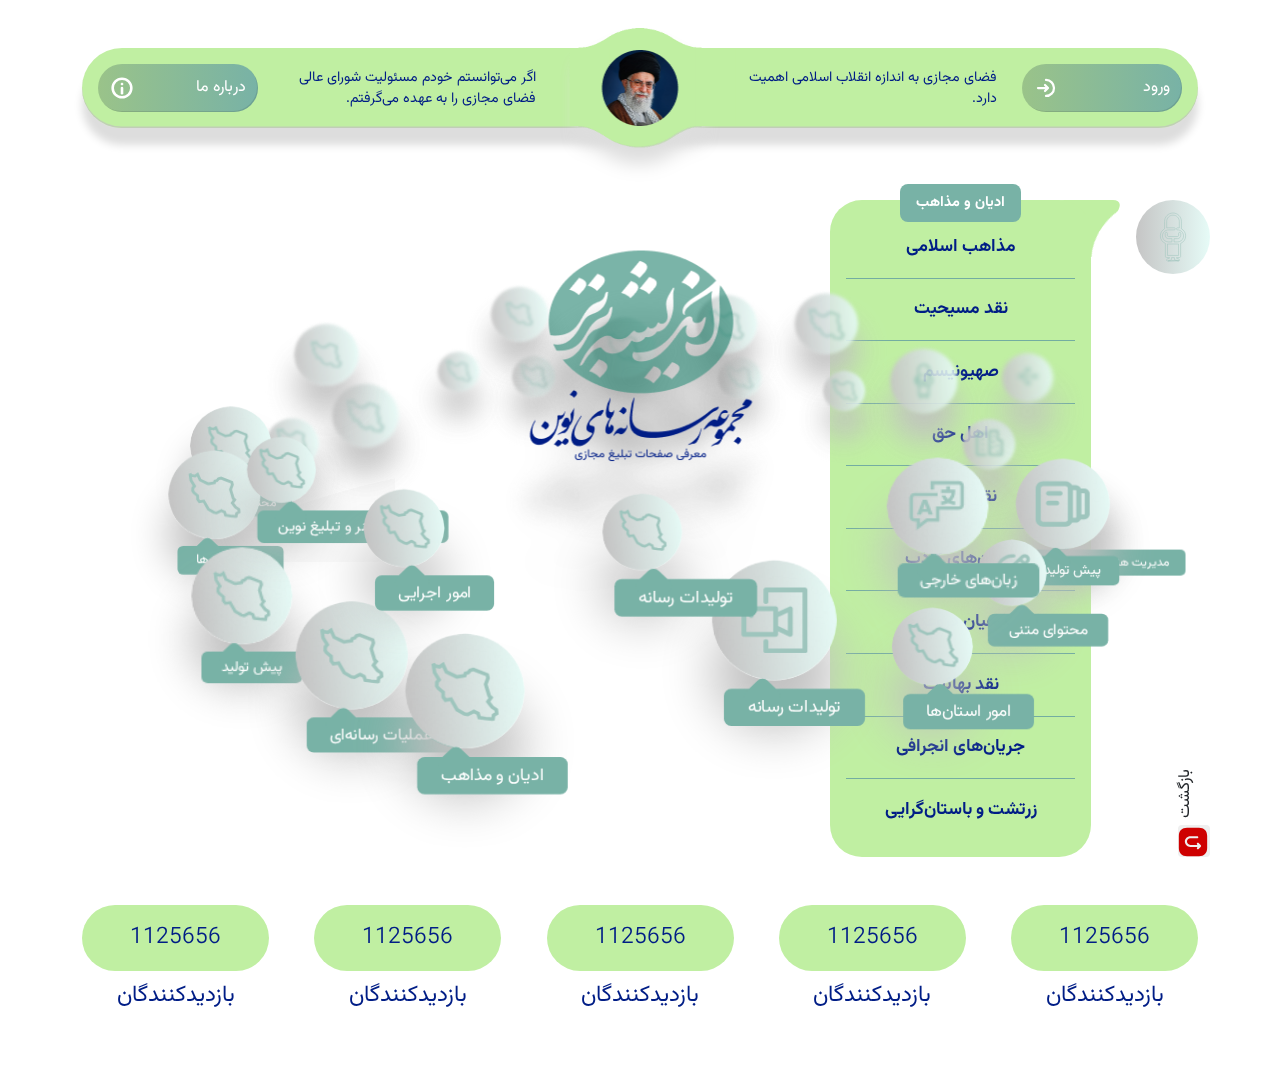
==== commit a3f22132: "اصلاح هدر 2 5/9 13:51" ====
--- a/index.html
+++ b/index.html
@@ -54,17 +54,20 @@
                 فضای مجازی به اندازه انقلاب اسلامی اهمیت دارد.
               </p>
             </div>
-            <div class="col-lg-2 col-4" style="position: relative;">
-                <div class="leader-pic d-flex justify-content-center">
+            <div class="col-lg-2 col-4">
+              <!-- <div class="leader-pic d-flex justify-content-center">
                   <div class="leader-pic-container">
-                    <img src="./assets/images/Ellipse 30.png" alt="تصویر رهبری" />
-                  <div class="radius"></div>
-                  <div class="radius"></div>
-                  <div class="radius"></div>
-                  <div class="radius"></div>
+                    <div class="radius"></div>
+                    <div class="radius"></div>
+                    <div class="radius"></div>
+                    <div class="radius"></div>
                   </div>
+                </div> -->
+                <div class="watch">
+                  <img src="./assets/images/Ellipse 30.png" class="leader-image" alt="تصویر رهبری" />
+                  <img src="./assets/images/lkjhg.png" alt="" />
                 </div>
-            </div>
+              </div>
             <div class="col-lg-3 d-none d-lg-block">
               <p class="header-text">
                 اگر می‌توانستم خودم مسئولیت شورای عالی فضای مجازی را به عهده
@@ -169,10 +172,15 @@
                 </div>
               </div>
             </div>
-            <div class="col-lg-3 col-md-3 col-sm-4" style="padding-right: 1.5rem !important;">
+            <div
+              class="col-lg-3 col-md-3 col-sm-4"
+              style="padding-right: 1.5rem !important"
+            >
               <div class="menu">
                 <div class="rect"></div>
-                <div class="title">ادیان و مذاهب</div>
+                <div class="title-container">
+                  <div class="title">ادیان و مذاهب</div>
+                </div>
                 <div class="body">
                   <ul>
                     <li>
@@ -458,7 +466,7 @@
         </div>
         <!-- </div> -->
       </div>
-      
+
       <section class="footer mt-5">
         <div class="container-lg">
           <div class="row">
@@ -466,23 +474,23 @@
               <div class="footer-items-container">
                 <a class="footer-items">
                   <div class="number">1125656</div>
-                  <div class="text">بازدیدکنندگان</div>
+                  <div class="text mt-2">بازدیدکنندگان</div>
                 </a>
                 <a class="footer-items">
                   <div class="number">1125656</div>
-                  <div class="text">بازدیدکنندگان</div>
+                  <div class="text mt-2">بازدیدکنندگان</div>
                 </a>
                 <a class="footer-items">
                   <div class="number">1125656</div>
-                  <div class="text">بازدیدکنندگان</div>
+                  <div class="text mt-2">بازدیدکنندگان</div>
                 </a>
                 <a class="footer-items">
                   <div class="number">1125656</div>
-                  <div class="text">بازدیدکنندگان</div>
+                  <div class="text mt-2">بازدیدکنندگان</div>
                 </a>
                 <a class="footer-items">
                   <div class="number">1125656</div>
-                  <div class="text">بازدیدکنندگان</div>
+                  <div class="text mt-2">بازدیدکنندگان</div>
                 </a>
               </div>
             </div>
--- a/style.css
+++ b/style.css
@@ -133,7 +133,7 @@
   border-radius: 50px;
   background-color: #c0efa2;
   padding: 1rem;
-  /* box-shadow: 0 17px 9px #eee; */
+  box-shadow: 0 17px 9px #ddd , inset 0 -1.5px 0 #c0ceb6;
   position: relative;
   z-index: 100000;
 }
@@ -172,6 +172,58 @@
     width: 100px !important;
     height: 100px !important;
   }
+  .watch::after {
+    right: -3.6rem !important;
+  }
+  .watch::before {
+    right: 1.6rem !important;
+  }
+}
+
+.leader-image {
+  position: relative;
+  z-index: 30;
+}
+
+.watch {
+  position: absolute;
+    height: 153%;
+    top: -26%;
+    right: 50%;
+    transform: translateX(50%);
+    display: flex;
+    align-items: center;
+    justify-content: center;
+  }
+  
+  .watch img:nth-child(2) {
+    height: 153%;
+  filter: drop-shadow(0px 17px 9px #ddd);
+}
+
+.watch img:nth-child(1) {
+  position: absolute;
+}
+
+.watch::after {
+  content: '';
+  background-color: #c0efa2;
+  width: 40px;
+  height: 63%;
+  position: absolute;
+  top: 18%;
+  right:-1.9rem;
+  z-index: 2;
+}
+.watch::before {
+  content: '';
+  background-color: #c0efa2;
+  width: 40px;
+  height: 63%;
+  position: absolute;
+  top: 18%;
+  right:6rem;
+  z-index: 2;
 }
 
 .header-button:hover {
@@ -191,7 +243,7 @@
   color: #001d86;
   font-weight: 400;
   word-wrap: break-word;
-  font-size: clamp(0.6rem, 0.5rem + 0.5vw, 1rem);
+  font-size: clamp(0.6rem, 0.49rem + 0.5vw, 1rem);
   margin-bottom: 0;
 }
 
@@ -277,6 +329,8 @@
 .graph.hidden {
   animation: hidden 0.5s ease 1;
   animation-fill-mode: forwards;
+  -o-animation-fill-mode: forwards;
+  -webkit-animation-fill-mode: forwards;
   z-index: -10;
 }
 .leader-pic .radius:nth-child(4) {
@@ -325,6 +379,8 @@
 .graph.hidden {
   animation: hidden 0.5s ease 1;
   animation-fill-mode: forwards;
+  -webkit-animation-fill-mode: forwards;
+  -o-animation-fill-mode: forwards;
 }
 
 @keyframes hidden {
@@ -333,7 +389,6 @@
   }
   to {
     opacity: 0;
-    display: none;
   }
 }
 
@@ -443,13 +498,17 @@
   content: "";
   width: 60px;
   height: 90px;
-  background-color: #fff;
+  background-color: transparent;
   position: absolute;
   right: -66px;
   top: -1px;
   border-radius: 58%;
-  transform: rotate(36deg);
+  transform: rotate(35deg);
   z-index: 2;
+  background: transparent;
+  backdrop-filter: blur();
+  border-right: 45px solid transparent;
+  border-left: 8px solid white;
 }
 @media screen and (max-width: 1375px) {
   .menu {
@@ -459,11 +518,12 @@
 
 .menu .rect {
   width: 20px;
-  height: 20px;
+  height: 25px;
   position: absolute;
   background-color: #c0efa2;
-  right: -10px;
-  top: 35px;
+  right: -8px;
+  top: 32px;
+  border-bottom-right-radius: 14px 55px;
 }
 
 .menu .triangle {
@@ -506,20 +566,31 @@
     display: none !important;
   }
 }
-.menu .title {
-  padding: 0.5rem;
-  width: clamp(5rem, 2.2vw + 5rem, 12rem);
+
+.menu .title-container {
+  width: 100%;
+  position: absolute;
+  top: -1rem;
+  right: 0;
+  display: flex;
+  justify-content: center;
+}
+
+.menu .title-container .title {
+  padding: 0.5rem 1rem;
+  max-width: 16rem;
   border-radius: 0.5rem;
   background: linear-gradient(to right, #78b2a6 100%, #334c47 27%);
   text-align: center;
   color: #fff;
   font-weight: 700;
   font-size: clamp(0.45rem, 0.4rem + 0.7258vw, 0.9rem);
-  position: absolute;
+  /* position: absolute;
   top: -2%;
   right: 50%;
-  transform: translateX(50%);
-}
+  transform: translateX(50%); */
+}
+
 .menu .body ul {
   display: flex;
   flex-direction: column;
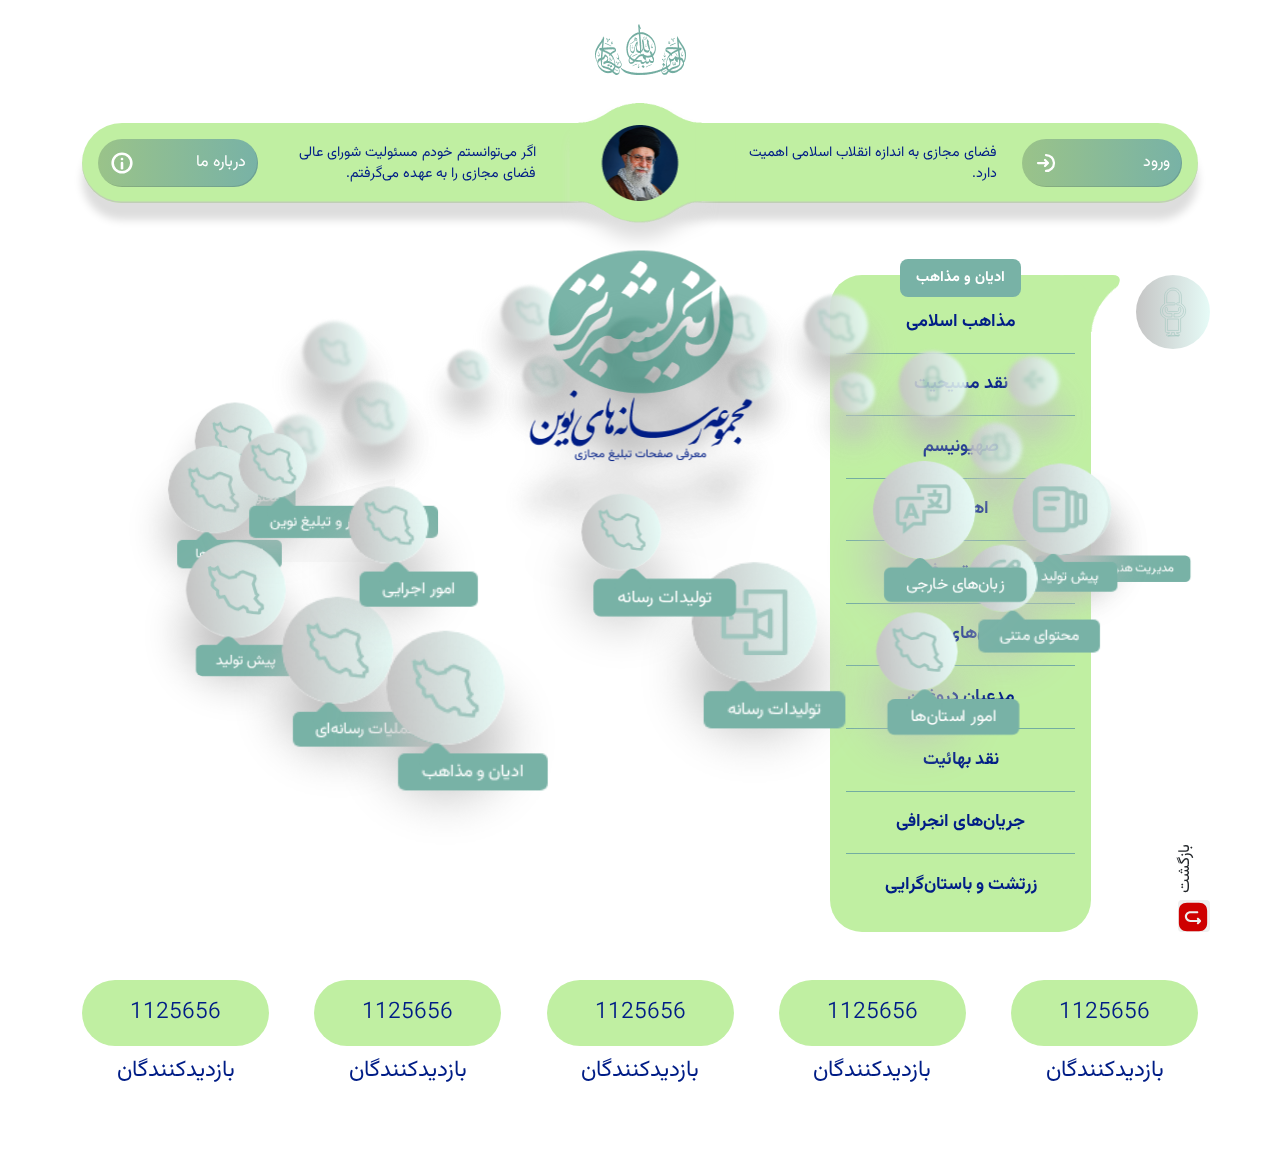
==== commit 5b3f44d2: "بسم الله" ====
--- a/index.html
+++ b/index.html
@@ -13,6 +13,11 @@
 
   <body>
     <div class="container-fluid">
+      <div class="container-lg">
+        <div class="Bismillah mt-4">
+          <img src="./assets/images/Bismillah_Calligraphy_43 1.png" alt="Bismillah">
+        </div>
+      </div>
       <div class="container-lg">
         <nav class="header mt-5">
           <div class="row align-items-center">
--- a/style.css
+++ b/style.css
@@ -136,6 +136,13 @@
   box-shadow: 0 17px 9px #ddd , inset 0 -1.5px 0 #c0ceb6;
   position: relative;
   z-index: 100000;
+}
+
+.Bismillah {
+  width: 100% !important;
+  display: flex;
+  align-items: center;
+  justify-content: center;
 }
 
 .header-button span {
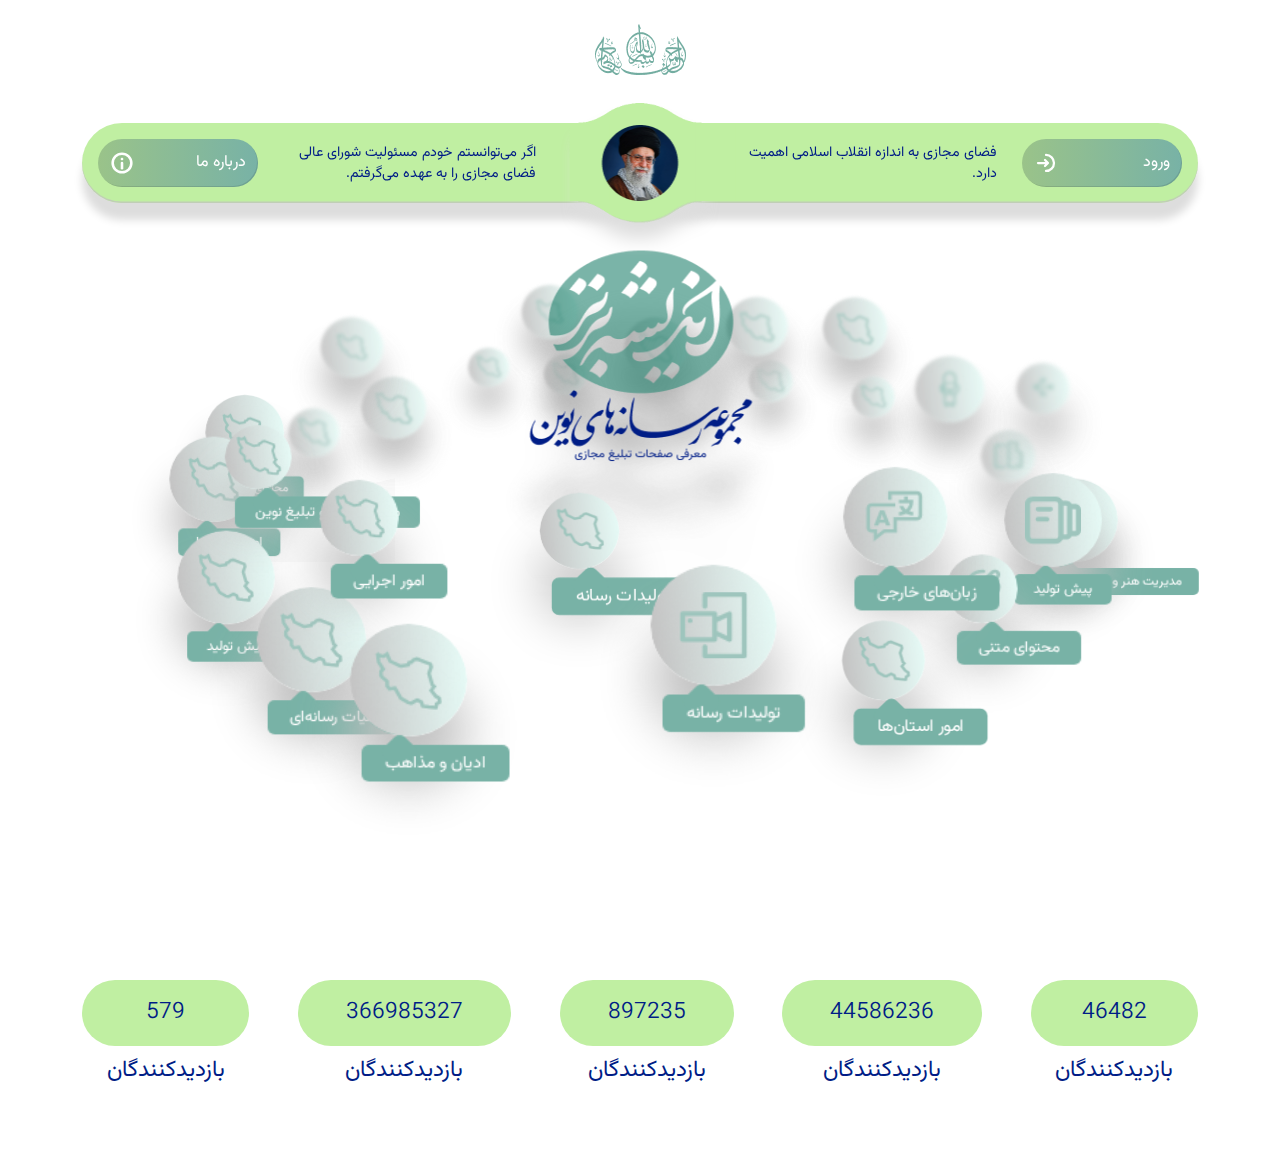
==== commit 1742b67d: "fix the first time show menu" ====
--- a/index.html
+++ b/index.html
@@ -127,7 +127,7 @@
           </div>
         </nav>
       </div>
-      <section class="graph hidden">
+      <section class="graph">
         <div class="container-lg pt-5">
           <div class="row mt-4">
             <div class="col-md-1">
@@ -478,23 +478,23 @@
             <div class="col-12">
               <div class="footer-items-container">
                 <a class="footer-items">
-                  <div class="number">1125656</div>
+                  <div class="number">46482</div>
                   <div class="text mt-2">بازدیدکنندگان</div>
                 </a>
                 <a class="footer-items">
-                  <div class="number">1125656</div>
+                  <div class="number">44586236</div>
                   <div class="text mt-2">بازدیدکنندگان</div>
                 </a>
                 <a class="footer-items">
-                  <div class="number">1125656</div>
+                  <div class="number">897235</div>
                   <div class="text mt-2">بازدیدکنندگان</div>
                 </a>
                 <a class="footer-items">
-                  <div class="number">1125656</div>
+                  <div class="number">366985327</div>
                   <div class="text mt-2">بازدیدکنندگان</div>
                 </a>
                 <a class="footer-items">
-                  <div class="number">1125656</div>
+                  <div class="number">579</div>
                   <div class="text mt-2">بازدیدکنندگان</div>
                 </a>
               </div>
--- a/style.css
+++ b/style.css
@@ -329,17 +329,31 @@
 }
 
 .graph{
+  z-index: -10;
+  opacity: 0;
+}
+
+.graph.shown {
   position: relative;
   z-index: 100;
-}
-
-.graph.hidden {
-  animation: hidden 0.5s ease 1;
+  background-color: #ffffff80;
+  backdrop-filter: blur(3px);
+  animation: shown .3s ease-out 1;
   animation-fill-mode: forwards;
+  -webkit-animation-fill-mode: forwards;
   -o-animation-fill-mode: forwards;
-  -webkit-animation-fill-mode: forwards;
-  z-index: -10;
-}
+  transition: all ease-out .3s;
+}
+
+@keyframes shown {
+  from {
+    opacity: 0;
+  }
+  to {
+    opacity: 1;
+  }
+}
+
 .leader-pic .radius:nth-child(4) {
   top: 6px;
   right: 79px;
@@ -381,29 +395,6 @@
   border-radius: 50%;
   top: 7px;
   left: -43px;
-}
-
-.graph.hidden {
-  animation: hidden 0.5s ease 1;
-  animation-fill-mode: forwards;
-  -webkit-animation-fill-mode: forwards;
-  -o-animation-fill-mode: forwards;
-}
-
-@keyframes hidden {
-  from {
-    opacity: 1;
-  }
-  to {
-    opacity: 0;
-  }
-}
-
-.graph {
-  /* min-height: 55rem; */
-  background-color: #ffffff80;
-  backdrop-filter: blur(3px);
-  /* padding-top: 6rem; */
 }
 
 .graph .col-lg-1,
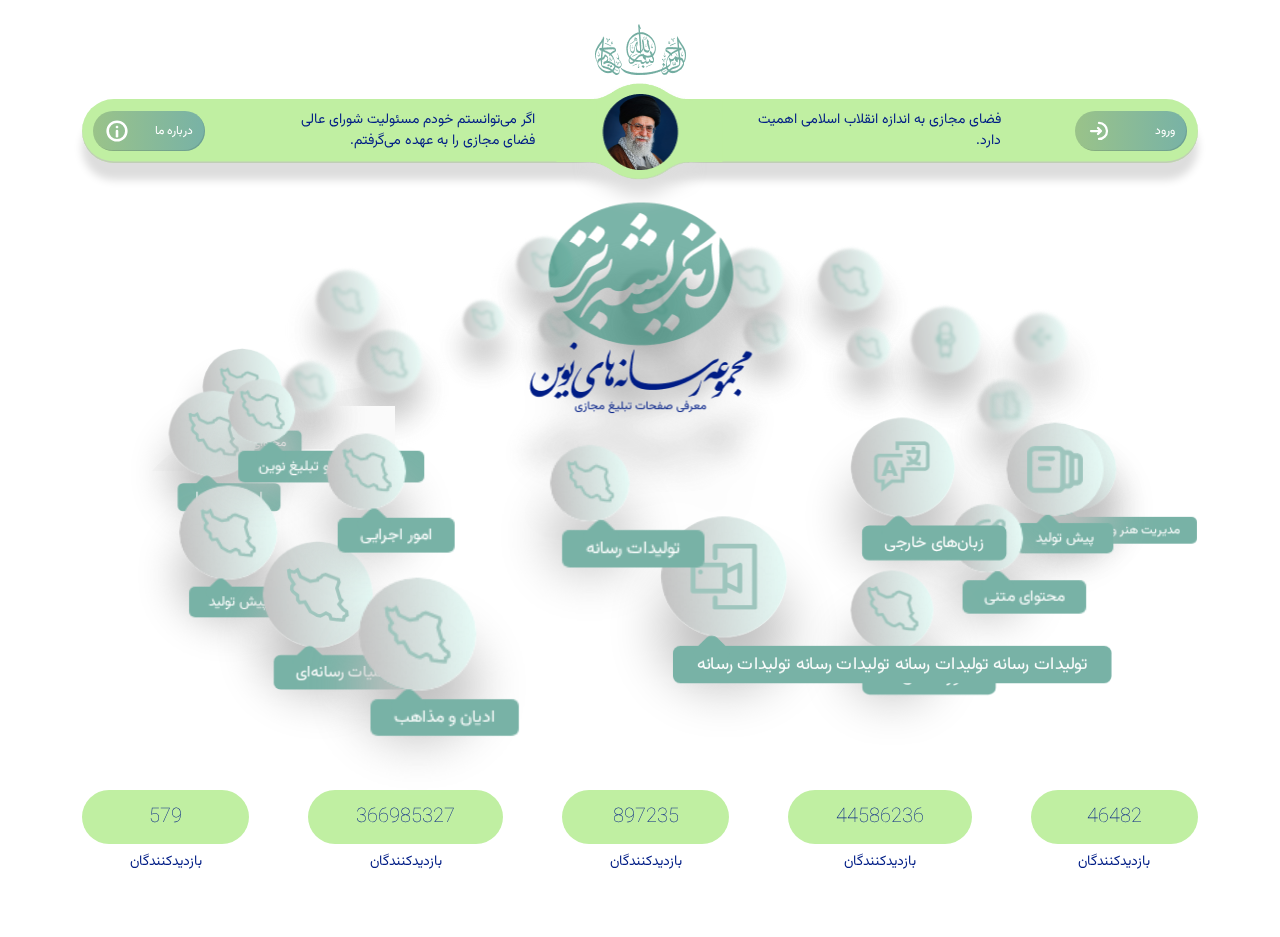
==== commit a110cd98: "make page responsive" ====
--- a/index.html
+++ b/index.html
@@ -2,24 +2,26 @@
 <html lang="en">
   <head>
     <meta charset="UTF-8" />
+    <meta name="viewport" content="width=device-width, initial-scale=1.0" />
     <link
       rel="stylesheet"
       href="./assets/fonts/top thought/bootstrap-5.0.2-dist/css/bootstrap.min.css"
     />
     <link rel="stylesheet" href="./style.css" />
-    <meta name="viewport" content="width=device-width; initial-scale=1.0" />
     <title>اندیشه</title>
   </head>
 
   <body>
-    <div class="container-fluid">
-      <div class="container-lg">
-        <div class="Bismillah mt-4">
-          <img src="./assets/images/Bismillah_Calligraphy_43 1.png" alt="Bismillah">
+      <div class="container-lg d-none d-lg-block">
+        <div class="Bismillah mt-lg-4 mt-2">
+          <img
+            src="./assets/images/Bismillah_Calligraphy_43 1.png"
+            alt="Bismillah"
+          />
         </div>
       </div>
       <div class="container-lg">
-        <nav class="header mt-5">
+        <nav class="header mt-4">
           <div class="row align-items-center">
             <div class="col-lg-2 col-4">
               <a
@@ -68,11 +70,15 @@
                     <div class="radius"></div>
                   </div>
                 </div> -->
-                <div class="watch">
-                  <img src="./assets/images/Ellipse 30.png" class="leader-image" alt="تصویر رهبری" />
-                  <img src="./assets/images/lkjhg.png" alt="" />
-                </div>
-              </div>
+              <div class="watch">
+                <img
+                  src="./assets/images/Ellipse 30.png"
+                  class="leader-image"
+                  alt="تصویر رهبری"
+                />
+                <img src="./assets/images/lkjhg.png" alt="" />
+              </div>
+            </div>
             <div class="col-lg-3 d-none d-lg-block">
               <p class="header-text">
                 اگر می‌توانستم خودم مسئولیت شورای عالی فضای مجازی را به عهده
@@ -128,11 +134,11 @@
         </nav>
       </div>
       <section class="graph">
-        <div class="container-lg pt-5">
-          <div class="row mt-4">
-            <div class="col-md-1">
+        <div class="container-lg pt-md-4 pt-3">
+          <div class="row mt-lg-4 px-3">
+            <div class="col-lg-1 col-md-12 mb-3 mb-lg-0">
               <div
-                class="item-holder h-100 d-flex flex-md-column justify-content-between"
+                class="item-holder h-100 d-flex flex-lg-column justify-content-between"
               >
                 <div class="item">
                   <svg
@@ -155,9 +161,8 @@
                   </svg>
                 </div>
                 <div class="return">
-                  <p>بازگشت</p>
+                  <p class="mb-3 mx-auto">بازگشت</p>
                   <button>
-                    <!-- <i class="fa fa-arrow-circle-left" aria-hidden="true"></i> -->
                     <svg
                       width="34"
                       height="34"
@@ -177,15 +182,13 @@
                 </div>
               </div>
             </div>
-            <div
-              class="col-lg-3 col-md-3 col-sm-4"
-              style="padding-right: 1.5rem !important"
-            >
+            <div class="col-lg-3 col-md-12 col-sm-12 menu-container">
+              <div class="title-container">
+                <div class="title">ادیان و مذاهب</div>
+              </div>
+              <div class="active-menu"></div>
               <div class="menu">
                 <div class="rect"></div>
-                <div class="title-container">
-                  <div class="title">ادیان و مذاهب</div>
-                </div>
                 <div class="body">
                   <ul>
                     <li>
@@ -213,7 +216,7 @@
                       <a class="menu-btn" href="#">نقد بهائیت</a>
                     </li>
                     <li>
-                      <a class="menu-btn" href="#">جریان‌های انجرافی</a>
+                      <a class="menu-btn" href="#">جریان‌های انحرافی</a>
                     </li>
                     <li>
                       <a class="menu-btn" href="#">زرتشت و باستان‌گرایی</a>
@@ -222,15 +225,18 @@
                 </div>
               </div>
             </div>
-            <div class="col-lg-8 col-md-8 col-sm-8">
+            <div class="col-lg-8 col-md-12 col-sm-12 sub-menu-container">
               <div class="sub-menu">
                 <div class="row h-100">
                   <div class="col-12 h-100">
                     <div class="main h-100">
+                      <div class="close">
+                        <button class="btn btn-close"></button>
+                      </div>
                       <div class="menu-1 h-100">
                         <div class="categories active">
                           <div class="el">
-                            <div class="text-center mb-3">
+                            <div class="text-center mb-2">
                               <svg
                                 width="24"
                                 height="24"
@@ -252,7 +258,7 @@
                         </div>
                         <div class="categories">
                           <div class="el">
-                            <div class="text-center mb-3">
+                            <div class="text-center mb-2">
                               <svg
                                 width="24"
                                 height="24"
@@ -291,7 +297,7 @@
                         </div>
                         <div class="categories">
                           <div class="el">
-                            <div class="text-center mb-3">
+                            <div class="text-center mb-2">
                               <svg
                                 width="24"
                                 height="24"
@@ -348,7 +354,7 @@
                         </div>
                         <div class="categories">
                           <div class="el">
-                            <div class="text-center mb-3">
+                            <div class="text-center mb-2">
                               <svg
                                 width="24"
                                 height="24"
@@ -386,7 +392,7 @@
                         </div>
                         <div class="categories">
                           <div class="el">
-                            <div class="text-center mb-3">
+                            <div class="text-center mb-2">
                               <svg
                                 width="24"
                                 height="24"
@@ -416,7 +422,7 @@
                         </div>
                         <div class="categories">
                           <div class="el">
-                            <div class="text-center mb-3">
+                            <div class="text-center mb-2">
                               <svg
                                 width="24"
                                 height="24"
@@ -457,7 +463,7 @@
       </section>
 
       <div class="container-lg">
-        <!-- <div style="min-height: 44rem;position: relative;z-index: -1;"> -->
+        <div class="assembly-container">
         <div class="assembly">
           <div class="logo">
             <img src="./assets/images/لوگو.png" alt="logo" />
@@ -469,14 +475,14 @@
           </div>
           <div class="round-circle"></div>
         </div>
-        <!-- </div> -->
+        </div>
       </div>
 
-      <section class="footer mt-5">
+      <section class="footer mt-lg-5 mt-4">
         <div class="container-lg">
           <div class="row">
             <div class="col-12">
-              <div class="footer-items-container">
+              <div class="footer-items-container d-none d-md-flex">
                 <a class="footer-items">
                   <div class="number">46482</div>
                   <div class="text mt-2">بازدیدکنندگان</div>
@@ -498,11 +504,57 @@
                   <div class="text mt-2">بازدیدکنندگان</div>
                 </a>
               </div>
+              <div class="infinit_loop-items d-md-none">
+                <div class="position-relative marquee-container">
+                  <div class="marquee1 d-flex justify-content-around">
+                    <a class="footer-items">
+                      <div class="number">46482</div>
+                      <div class="text mt-2">بازدیدکنندگان</div>
+                    </a>
+                    <a class="footer-items">
+                      <div class="number">46482</div>
+                      <div class="text mt-2">بازدیدکنندگان</div>
+                    </a>
+                    <a class="footer-items">
+                      <div class="number">46482</div>
+                      <div class="text mt-2">بازدیدکنندگان</div>
+                    </a>
+                    <a class="footer-items">
+                      <div class="number">46482</div>
+                      <div class="text mt-2">بازدیدکنندگان</div>
+                    </a>
+                    <a class="footer-items">
+                      <div class="number">46482</div>
+                      <div class="text mt-2">بازدیدکنندگان</div>
+                    </a>
+                  </div>
+                  <div class="marquee2 d-flex justify-content-around">
+                    <a class="footer-items">
+                      <div class="number">46482</div>
+                      <div class="text mt-2">بازدیدکنندگان</div>
+                    </a>
+                    <a class="footer-items">
+                      <div class="number">46482</div>
+                      <div class="text mt-2">بازدیدکنندگان</div>
+                    </a>
+                    <a class="footer-items">
+                      <div class="number">46482</div>
+                      <div class="text mt-2">بازدیدکنندگان</div>
+                    </a>
+                    <a class="footer-items">
+                      <div class="number">46482</div>
+                      <div class="text mt-2">بازدیدکنندگان</div>
+                    </a>
+                    <a class="footer-items">
+                      <div class="number">46482</div>
+                      <div class="text mt-2">بازدیدکنندگان</div>
+                    </a>
+                  </div>
+              </div>
             </div>
           </div>
         </div>
       </section>
-    </div>
 
     <script src="./main.js"></script>
   </body>
--- a/style.css
+++ b/style.css
@@ -8,7 +8,7 @@
 
 .assembly {
   position: absolute;
-  top: 25rem;
+  top: 22rem;
   left: 50%;
   transform: rotateX(-16deg) rotateY(0deg);
   font-size: 2vmin;
@@ -92,6 +92,7 @@
   transform: rotate(45deg);
   z-index: -1;
 }
+
 .logo {
   transform: translateX(50%) translateY(-50%);
   filter: drop-shadow(0 67px 15px silver);
@@ -105,7 +106,17 @@
   box-sizing: border-box;
 }
 
-body, span, p, h1, h2, button, h3, h4, h5, a, a span {
+body,
+span,
+p,
+h1,
+h2,
+button,
+h3,
+h4,
+h5,
+a,
+a span {
   direction: rtl;
   font-family: "vazir";
 }
@@ -125,6 +136,11 @@
   margin: 0;
 }
 
+p {
+  padding: 0;
+  margin: 0;
+}
+
 .h-100 {
   height: 100% !important;
 }
@@ -132,8 +148,8 @@
 .header {
   border-radius: 50px;
   background-color: #c0efa2;
-  padding: 1rem;
-  box-shadow: 0 17px 9px #ddd , inset 0 -1.5px 0 #c0ceb6;
+  padding: 0.7rem;
+  box-shadow: 0 17px 9px #ddd, inset 0 -1.5px 0 #c0ceb6;
   position: relative;
   z-index: 100000;
 }
@@ -149,6 +165,7 @@
   color: white;
   font-weight: 400;
   word-wrap: break-word;
+  font-size: 12px;
 }
 
 .header-button {
@@ -159,10 +176,10 @@
   );
   box-shadow: -1px -1px 0px rgba(0, 0, 0, 0.1) inset;
   border-radius: 50px;
-  padding: 0.75rem;
+  padding: 0.5rem .75rem;
   color: #fff;
   transition: all ease 0.3s;
-  max-width: 10rem;
+  max-width: 7rem;
 }
 
 @media screen and (max-width: 575px) {
@@ -175,36 +192,38 @@
   .header {
     padding: 0.5rem;
   }
-  .leader-pic img {
-    width: 100px !important;
-    height: 100px !important;
+  .leader-image {
+    width: 50px !important;
+    height: 50px !important;
   }
   .watch::after {
-    right: -3.6rem !important;
+    right: -1.6rem !important;
   }
   .watch::before {
-    right: 1.6rem !important;
+    right: 2.6rem !important;
   }
 }
 
 .leader-image {
   position: relative;
   z-index: 30;
+  width: 76px;
+  height: 76px;
 }
 
 .watch {
   position: absolute;
-    height: 153%;
-    top: -26%;
-    right: 50%;
-    transform: translateX(50%);
-    display: flex;
-    align-items: center;
-    justify-content: center;
-  }
-  
-  .watch img:nth-child(2) {
-    height: 153%;
+  height: 152%;
+  top: -25%;
+  right: 50%;
+  transform: translateX(50%);
+  display: flex;
+  align-items: center;
+  justify-content: center;
+}
+
+.watch img:nth-child(2) {
+  height: 153%;
   filter: drop-shadow(0px 17px 9px #ddd);
 }
 
@@ -213,23 +232,23 @@
 }
 
 .watch::after {
-  content: '';
+  content: "";
   background-color: #c0efa2;
   width: 40px;
   height: 63%;
   position: absolute;
   top: 18%;
-  right:-1.9rem;
+  right: -1.9rem;
   z-index: 2;
 }
 .watch::before {
-  content: '';
+  content: "";
   background-color: #c0efa2;
   width: 40px;
   height: 63%;
   position: absolute;
   top: 18%;
-  right:6rem;
+  right: 6rem;
   z-index: 2;
 }
 
@@ -250,8 +269,9 @@
   color: #001d86;
   font-weight: 400;
   word-wrap: break-word;
-  font-size: clamp(0.6rem, 0.49rem + 0.5vw, 1rem);
+  font-size: clamp(0.6rem, 0.49rem + 0.5vw, .875rem);
   margin-bottom: 0;
+  max-width: 268px;
 }
 
 .leader-pic {
@@ -269,7 +289,7 @@
 }
 
 .leader-pic img {
-  width:94px;
+  width: 94px;
   height: 94px;
   border-radius: 50%;
   position: absolute;
@@ -297,7 +317,7 @@
 }
 
 .leader-pic .radius:nth-child(2)::after {
-  content: '';
+  content: "";
   background-color: #fff;
   width: 91px;
   height: 60px;
@@ -318,7 +338,7 @@
 }
 
 .leader-pic .radius:nth-child(3)::after {
-  content: '';
+  content: "";
   background-color: #fff;
   width: 91px;
   height: 60px;
@@ -328,21 +348,20 @@
   left: -45px;
 }
 
-.graph{
+.graph {
   z-index: -10;
   opacity: 0;
-}
-
-.graph.shown {
   position: relative;
-  z-index: 100;
   background-color: #ffffff80;
   backdrop-filter: blur(3px);
-  animation: shown .3s ease-out 1;
+}
+
+.graph.shown {
+  z-index: 100;
+  animation: shown 0.3s ease-out 1;
   animation-fill-mode: forwards;
   -webkit-animation-fill-mode: forwards;
   -o-animation-fill-mode: forwards;
-  transition: all ease-out .3s;
 }
 
 @keyframes shown {
@@ -351,6 +370,24 @@
   }
   to {
     opacity: 1;
+  }
+}
+
+.graph.hidden {
+  animation: hidden 0.3s ease-out 1;
+  animation-fill-mode: forwards;
+  -webkit-animation-fill-mode: forwards;
+  -o-animation-fill-mode: forwards;
+}
+
+@keyframes hidden {
+  from {
+    opacity: 1;
+    z-index: 100;
+  }
+  to {
+    opacity: 0;
+    z-index: -10;
   }
 }
 
@@ -366,7 +403,7 @@
 }
 
 .leader-pic .radius:nth-child(5)::after {
-  content: '';
+  content: "";
   background-color: #fff;
   width: 91px;
   height: 60px;
@@ -387,7 +424,7 @@
 }
 
 .leader-pic .radius:nth-child(4)::after {
-  content: '';
+  content: "";
   background-color: #fff;
   width: 91px;
   height: 60px;
@@ -437,8 +474,9 @@
 }
 
 .graph .item {
-  width: 74px;
-  height: 74px;
+  --width:74px;
+  width: var(--width);
+  height: var(--width);
   border-radius: 50%;
   background: linear-gradient(to left, #e6fbf7, #c5c5c5);
   cursor: pointer;
@@ -448,7 +486,7 @@
   z-index: 3;
 }
 
-.footer{
+.footer {
   margin-bottom: 4rem;
 }
 
@@ -463,34 +501,36 @@
   cursor: pointer;
 }
 
-.footer-items-container .footer-items {
+.footer-items {
   flex-grow: 0;
   flex-shrink: 0;
   flex-basis: 15%;
 }
 
-.footer-items-container .footer-items .number {
+.footer-items .number {
   background-color: #c0efa2;
-  padding: 1rem 3rem;
+  padding: 0.75rem 3rem;
   border-radius: 50px;
   text-align: center;
-  font-size: clamp(0.938rem, 0.833vw + 0.75rem, 1.75rem);
-  font-weight: 300;
+  font-size: clamp(0.7rem, 0.833vw + 0.6rem, 1.25rem);
+  font-weight: 100;
   color: #001d86;
 }
 
-.footer-items-container .footer-items .text {
+.footer-items .text {
   text-align: center;
   color: #001d86;
-  font-size: clamp(0.938rem, 0.833vw + 0.75rem, 1.45rem);
+  font-size: clamp(0.7rem, 0.833vw + 0.6rem, .875rem);
+  font-weight: 400;
 }
 
 .menu {
-  height: 100%;
+  height: 59vh;
   background-color: #c0efa2;
   padding: 2rem;
   border-radius: 2rem;
   position: relative !important;
+  overflow-y: auto;
 }
 .menu::before {
   content: "";
@@ -499,13 +539,13 @@
   background-color: transparent;
   position: absolute;
   right: -66px;
-  top: -1px;
+  top: 0px;
   border-radius: 58%;
-  transform: rotate(35deg);
+  transform: rotate(37deg);
   z-index: 2;
   background: transparent;
   backdrop-filter: blur();
-  border-right: 45px solid transparent;
+  border-right: 48px solid transparent;
   border-left: 8px solid white;
 }
 @media screen and (max-width: 1375px) {
@@ -514,13 +554,26 @@
   }
 }
 
+.active-menu {
+  position: absolute;
+  border-radius: 50%;
+  width: 1.5rem;
+  height: 1.5rem;
+  background-color: #78b2a6;
+  left: -13px;
+  top: 30px;
+  z-index: 100;
+  transition: all ease-in .3s;
+  display: none;
+}
+
 .menu .rect {
-  width: 20px;
-  height: 25px;
+  width: 50px;
+  height: 50px;
   position: absolute;
   background-color: #c0efa2;
-  right: -8px;
-  top: 32px;
+  right: -11px;
+  top: 27px;
   border-bottom-right-radius: 14px 55px;
 }
 
@@ -559,22 +612,17 @@
   z-index: -1;
 }
 
-@media screen and (max-width: 855) {
-  .menu::after {
-    display: none !important;
-  }
-}
-
-.menu .title-container {
+.menu-container .title-container {
   width: 100%;
   position: absolute;
   top: -1rem;
   right: 0;
   display: flex;
   justify-content: center;
-}
-
-.menu .title-container .title {
+  z-index: 12;
+}
+
+.menu-container .title-container .title {
   padding: 0.5rem 1rem;
   max-width: 16rem;
   border-radius: 0.5rem;
@@ -582,11 +630,13 @@
   text-align: center;
   color: #fff;
   font-weight: 700;
-  font-size: clamp(0.45rem, 0.4rem + 0.7258vw, 0.9rem);
-  /* position: absolute;
-  top: -2%;
-  right: 50%;
-  transform: translateX(50%); */
+  font-size: clamp(0.45rem, 0.5rem + 0.7258vw, 0.9rem);
+  text-wrap: nowrap;
+  overflow: hidden;
+}
+
+.menu .body {
+  height: 100%;
 }
 
 .menu .body ul {
@@ -599,7 +649,7 @@
   width: 100%;
   border-bottom: 1px solid #73ada1;
   text-align: center;
-  padding: 0.75rem 0;
+  padding: 0.5rem 0;
 }
 .menu .body ul li:last-child {
   border-bottom: none;
@@ -612,8 +662,8 @@
 
 .menu .body ul li a {
   color: #001d86;
-  font-weight: 700;
-  font-size: clamp(0.45rem, 0.5242rem + 0.7258vw, 1.1rem);
+  font-weight: 400;
+  font-size: clamp(0.5rem, 0.6rem + 0.7258vw, .975rem);
   width: 100%;
   display: block;
   padding: 0.35rem;
@@ -628,19 +678,6 @@
   color: #fff;
 }
 
-.menu .body ul li a.active::after {
-  content: "";
-  width: 1.5rem;
-  height: 1.5rem;
-  background-color: #78b2a6;
-  position: absolute;
-  left: -20%;
-  border-radius: 50%;
-  animation: activate 0.5s ease-in-out 1;
-  animation-fill-mode: forwards;
-  z-index: 100;
-}
-
 @keyframes activate {
   from {
     transform: scale(0.1);
@@ -649,6 +686,39 @@
   to {
     transform: scale(1);
     opacity: 1;
+  }
+}
+
+.menu-container {
+  padding-right: 1.5rem !important;
+  position: relative;
+}
+
+@media screen and (max-width: 992px) {
+  .menu-container {
+    padding-right: 0 !important;
+  }
+  .sub-menu.show {
+    width:calc(100% - 2rem);
+    position: absolute;
+    top: 4rem;
+    height: calc(100% - 4rem);
+  }
+  .graph .item img {
+    width: 20px !important;
+  }
+  .graph .item {
+    width: 36px;
+    height: 36px;
+  }
+  .return p {
+    margin-bottom: 0 !important;
+  }
+  .footer-items .number {
+    padding: .25rem 1rem;
+  }
+  .assembly {
+    top: 17rem;
   }
 }
 
@@ -712,11 +782,26 @@
   transform: translateX(-5%);
 }
 
-/* .sub-menu .main .menu-1 .active {
-      clip-path: polygon(100% 0%, 100% 31%, 90.6% 51%, 100% 67.3%, 100% 100%, 0% 100%, 0% 0%);
-  } */
-
-.sub-menu .main .menu-1 .active::before {
+.sub-menu .main .menu-1 .active {
+  clip-path: polygon(
+    0% 0%,
+    100% 0%,
+    100% 30.5%,
+    87.5% 50%,
+    100% 70%,
+    100% 100%,
+    0% 100%
+  );
+  /* clip-path: inset(10px 30px 40px 20px 15px); */
+}
+
+.sub-menu .close {
+  margin-top: 0.5rem;
+  margin-left: auto;
+  margin-right: 1rem;
+}
+
+/* .sub-menu .main .menu-1 .active::before {
   content: "";
   width: 3rem;
   height: 3rem;
@@ -729,7 +814,7 @@
   transform: translateY(67%) translateX(64%) rotateZ(-45deg);
   animation: active 0.3s linear 1;
   animation-fill-mode: forwards;
-}
+} */
 
 @media screen and (max-width: 1199px) {
   .sub-menu .main .menu-1 .active::before {
@@ -754,12 +839,13 @@
 .return {
   display: flex;
   flex-direction: column;
-  align-items: start;
+  align-items: center;
   gap: 0.25rem;
   cursor: pointer;
-}
-
-@media screen and (max-width: 767px) {
+  width: fit-content;
+}
+
+@media screen and (max-width: 992px) {
   .return {
     flex-direction: row;
   }
@@ -771,6 +857,8 @@
 .return p {
   transform: rotateZ(-90deg);
   margin-right: 0;
+  font-size: 12px;
+  font-weight: 200;
 }
 
 .return button {
@@ -778,6 +866,7 @@
   border: none;
   width: 2rem;
   height: 2rem;
+  background-color: transparent;
 }
 
 .ellipes {
@@ -793,11 +882,56 @@
 .round-circle {
   position: absolute !important;
   width: 1000px;
-  height: 900px;
-  border-radius: 50%;
-  background-color: #FAFAFA;
+  height: 650px;
+  border-radius: 50%;
+  background-color: #fafafa;
   transform: rotateX(81deg);
-  box-shadow: 0 70px 0px #F0F0F0;
+  box-shadow: 0 70px 0px #f0f0f0;
   left: calc(50% - 500px);
-  bottom: -44rem;
+  bottom: -30rem;
+}
+
+/* infinite horizantal scroll */
+
+.marquee-container {
+  height: 10rem;
+  overflow: hidden;
+  position: relative;
+  width: calc(100% - 2rem);
+}
+.marquee-container .marquee1 {
+  position: absolute;
+  width: 130%;
+  animation: marquee 10s linear infinite;
+}
+.marquee-container .marquee2 {
+  width: 130%;
+  position: absolute;
+  animation: marquee1 10s linear infinite;
+  animation-delay: 5s;
+  transform: translateX(100%);
+}
+@keyframes marquee {
+  0% {
+    transform: translateX(100%);
+  }
+  100% {
+    transform: translateX(-100%);
+  }
+}
+@keyframes marquee1 {
+  0% {
+    transform: translateX(100%);
+  }
+  100% {
+    transform: translateX(-100%);
+  }
+}
+
+.marquee-container:hover .marquee1,
+.marquee-container:hover .marquee2 {
+  animation-play-state: paused;
+  -o-animation-play-state: paused;
+  -moz-animation-play-state: paused;
+  -webkit-animation-play-state: paused;
 }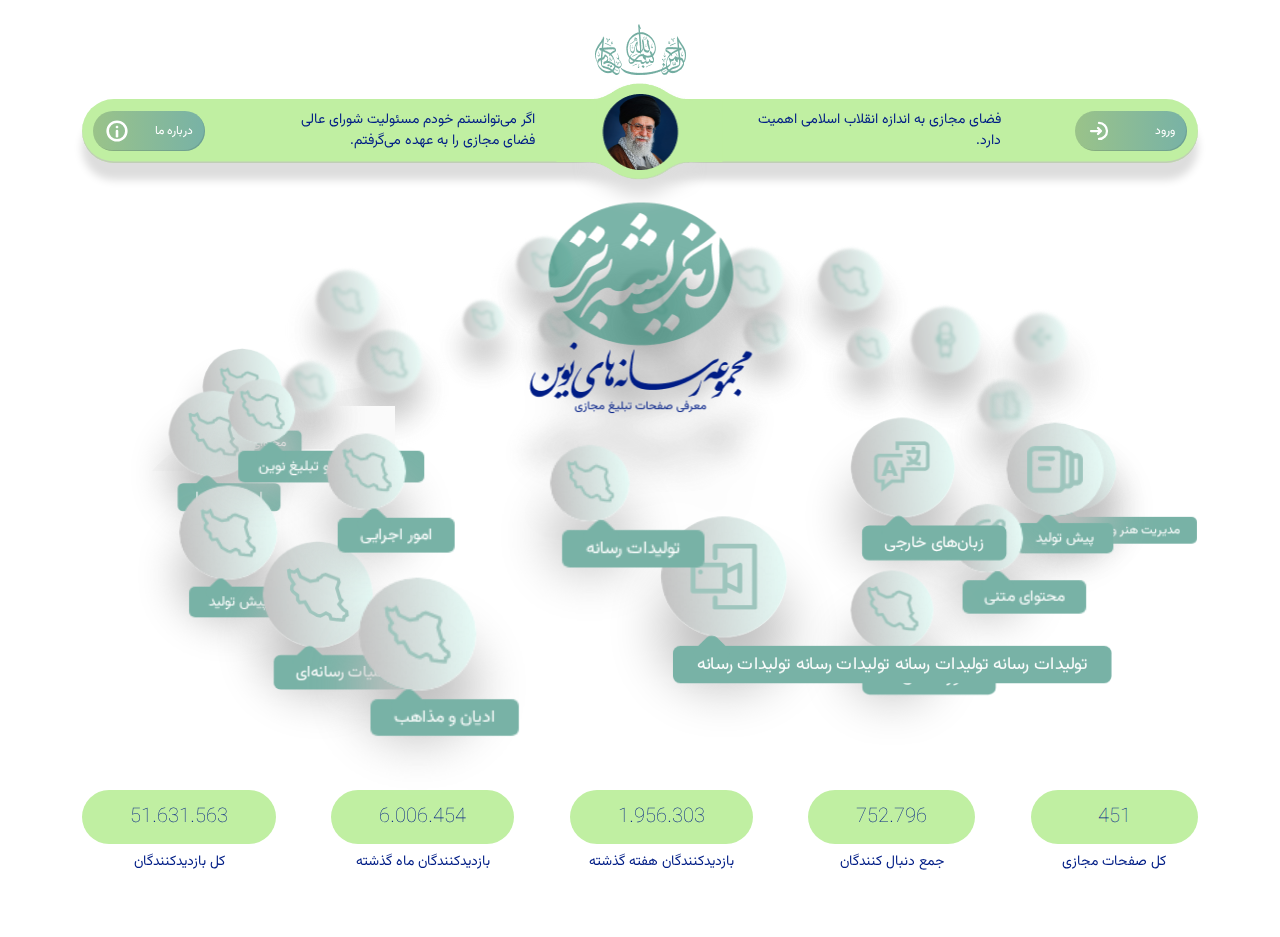
==== commit 40ac02ad: "new commit" ====
--- a/index.html
+++ b/index.html
@@ -1,5 +1,5 @@
 <!DOCTYPE html>
-<html lang="en">
+<html lang="ar" dir="rtl">
   <head>
     <meta charset="UTF-8" />
     <meta name="viewport" content="width=device-width, initial-scale=1.0" />
@@ -484,70 +484,70 @@
             <div class="col-12">
               <div class="footer-items-container d-none d-md-flex">
                 <a class="footer-items">
-                  <div class="number">46482</div>
-                  <div class="text mt-2">بازدیدکنندگان</div>
+                  <div class="number">451</div>
+                  <div class="text mt-2">کل صفحات مجازی</div>
                 </a>
                 <a class="footer-items">
-                  <div class="number">44586236</div>
-                  <div class="text mt-2">بازدیدکنندگان</div>
+                  <div class="number">752.796</div>
+                  <div class="text mt-2">جمع دنبال کنندگان</div>
                 </a>
                 <a class="footer-items">
-                  <div class="number">897235</div>
-                  <div class="text mt-2">بازدیدکنندگان</div>
+                  <div class="number">1.956.303</div>
+                  <div class="text mt-2">بازدیدکنندگان هفته گذشته</div>
                 </a>
                 <a class="footer-items">
-                  <div class="number">366985327</div>
-                  <div class="text mt-2">بازدیدکنندگان</div>
+                  <div class="number">6.006.454</div>
+                  <div class="text mt-2">بازدیدکنندگان ماه گذشته</div>
                 </a>
                 <a class="footer-items">
-                  <div class="number">579</div>
-                  <div class="text mt-2">بازدیدکنندگان</div>
+                  <div class="number">51.631.563</div>
+                  <div class="text mt-2">کل بازدیدکنندگان</div>
                 </a>
               </div>
               <div class="infinit_loop-items d-md-none">
                 <div class="position-relative marquee-container">
                   <div class="marquee1 d-flex justify-content-around">
                     <a class="footer-items">
-                      <div class="number">46482</div>
-                      <div class="text mt-2">بازدیدکنندگان</div>
-                    </a>
-                    <a class="footer-items">
-                      <div class="number">46482</div>
-                      <div class="text mt-2">بازدیدکنندگان</div>
-                    </a>
-                    <a class="footer-items">
-                      <div class="number">46482</div>
-                      <div class="text mt-2">بازدیدکنندگان</div>
-                    </a>
-                    <a class="footer-items">
-                      <div class="number">46482</div>
-                      <div class="text mt-2">بازدیدکنندگان</div>
-                    </a>
-                    <a class="footer-items">
-                      <div class="number">46482</div>
-                      <div class="text mt-2">بازدیدکنندگان</div>
+                      <div class="number">451</div>
+                      <div class="text mt-2">کل صفحات مجازی</div>
+                    </a>
+                    <a class="footer-items">
+                      <div class="number">752.796</div>
+                      <div class="text mt-2">جمع دنبال کنندگان</div>
+                    </a>
+                    <a class="footer-items">
+                      <div class="number">1.956.303</div>
+                      <div class="text mt-2">بازدیدکنندگان هفته گذشته</div>
+                    </a>
+                    <a class="footer-items">
+                      <div class="number">6.006.454</div>
+                      <div class="text mt-2">بازدیدکنندگان ماه گذشته</div>
+                    </a>
+                    <a class="footer-items">
+                      <div class="number">51.631.563</div>
+                      <div class="text mt-2">کل بازدیدکنندگان</div>
                     </a>
                   </div>
                   <div class="marquee2 d-flex justify-content-around">
                     <a class="footer-items">
-                      <div class="number">46482</div>
-                      <div class="text mt-2">بازدیدکنندگان</div>
-                    </a>
-                    <a class="footer-items">
-                      <div class="number">46482</div>
-                      <div class="text mt-2">بازدیدکنندگان</div>
-                    </a>
-                    <a class="footer-items">
-                      <div class="number">46482</div>
-                      <div class="text mt-2">بازدیدکنندگان</div>
-                    </a>
-                    <a class="footer-items">
-                      <div class="number">46482</div>
-                      <div class="text mt-2">بازدیدکنندگان</div>
-                    </a>
-                    <a class="footer-items">
-                      <div class="number">46482</div>
-                      <div class="text mt-2">بازدیدکنندگان</div>
+                      <div class="number">451</div>
+                      <div class="text mt-2">کل صفحات مجازی</div>
+                    </a>
+                    <a class="footer-items">
+                      <div class="number">752.796</div>
+                      <div class="text mt-2">جمع دنبال کنندگان</div>
+                    </a>
+                    <a class="footer-items">
+                      <div class="number">1.956.303</div>
+                      <div class="text mt-2">بازدیدکنندگان هفته گذشته</div>
+                    </a>
+                    <a class="footer-items">
+                      <div class="number">6.006.454</div>
+                      <div class="text mt-2">بازدیدکنندگان ماه گذشته</div>
+                    </a>
+                    <a class="footer-items">
+                      <div class="number">51.631.563</div>
+                      <div class="text mt-2">کل بازدیدکنندگان</div>
                     </a>
                   </div>
               </div>
--- a/style.css
+++ b/style.css
@@ -515,6 +515,9 @@
   font-size: clamp(0.7rem, 0.833vw + 0.6rem, 1.25rem);
   font-weight: 100;
   color: #001d86;
+  text-wrap: nowrap;
+  overflow: hidden;
+  max-width: 15rem;
 }
 
 .footer-items .text {
@@ -563,7 +566,7 @@
   left: -13px;
   top: 30px;
   z-index: 100;
-  transition: all ease-in .3s;
+  transition: all ease .3s;
   display: none;
 }
 
@@ -894,18 +897,18 @@
 /* infinite horizantal scroll */
 
 .marquee-container {
-  height: 10rem;
+  height: 13rem;
   overflow: hidden;
   position: relative;
   width: calc(100% - 2rem);
 }
 .marquee-container .marquee1 {
   position: absolute;
-  width: 130%;
+  width: 150%;
   animation: marquee 10s linear infinite;
 }
 .marquee-container .marquee2 {
-  width: 130%;
+  width: 150%;
   position: absolute;
   animation: marquee1 10s linear infinite;
   animation-delay: 5s;
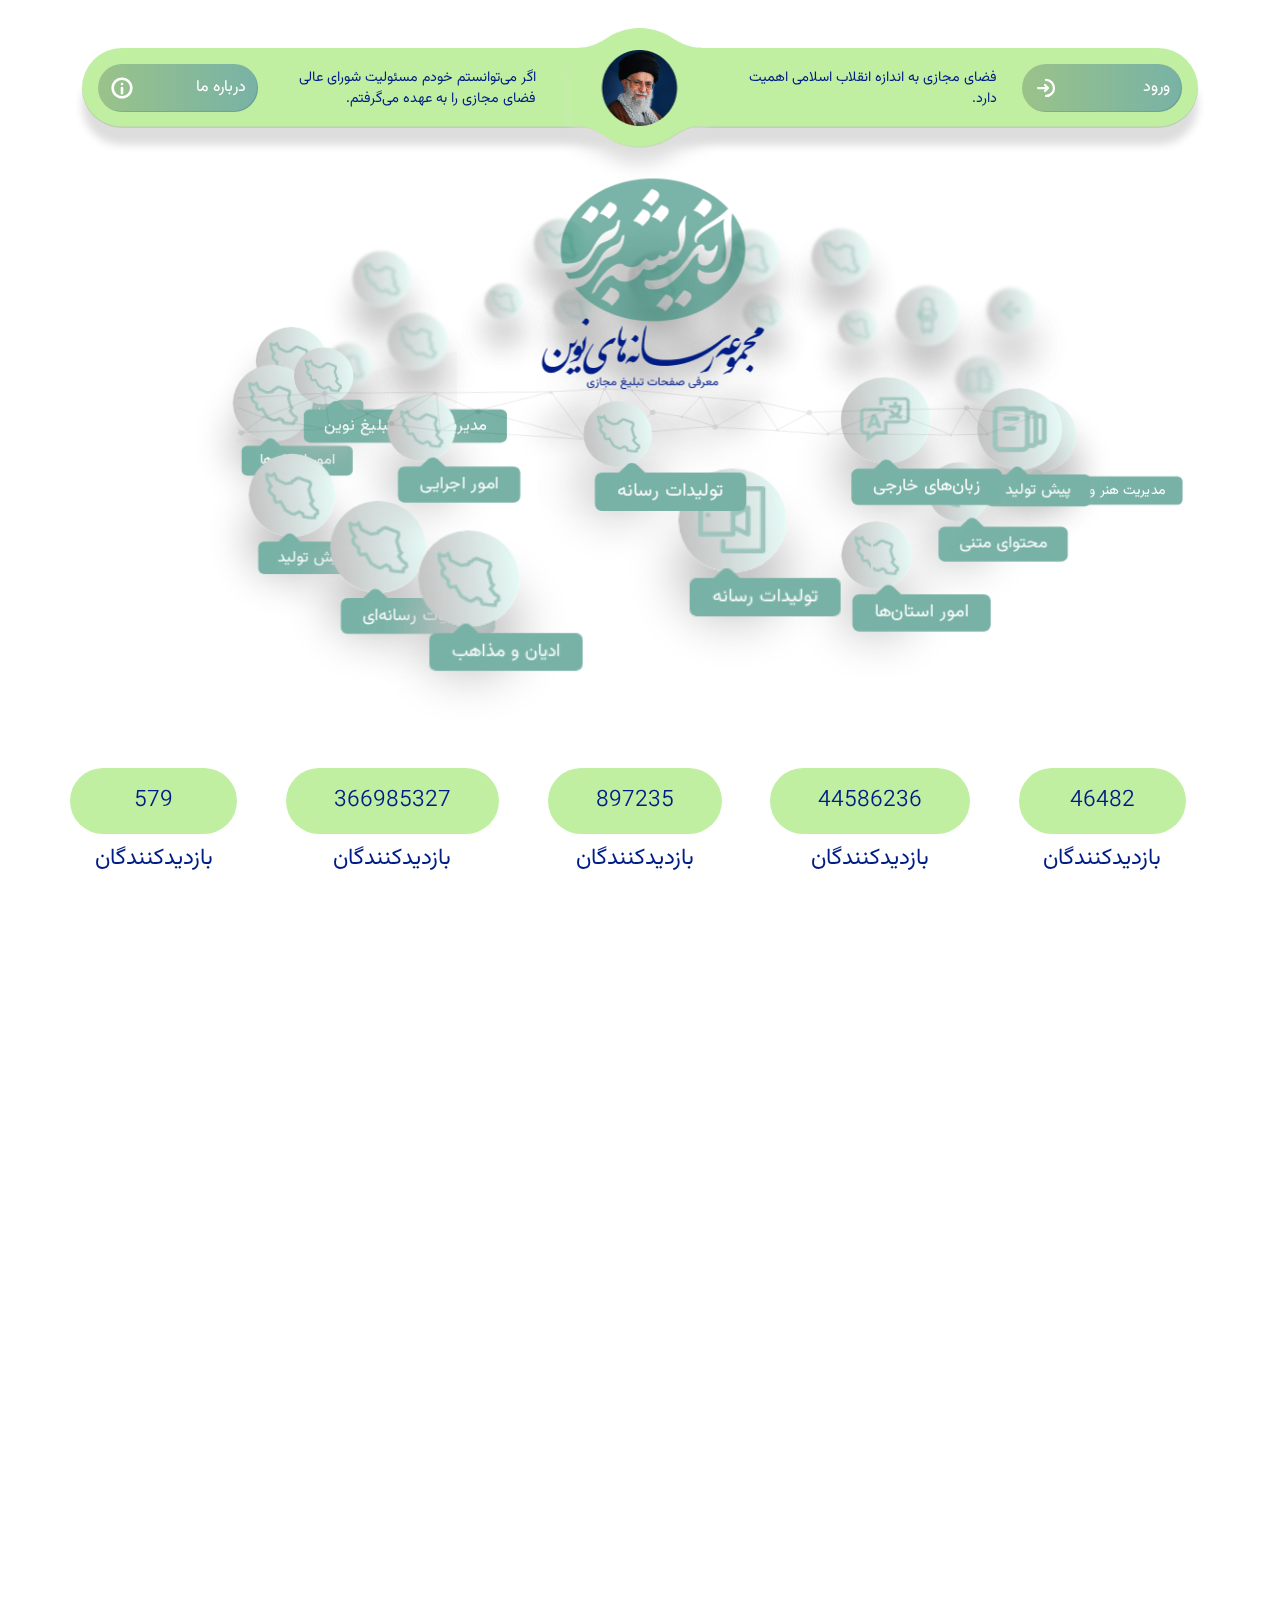
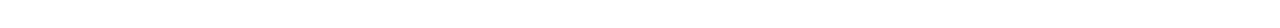
==== commit 24deef7a: "fixing code zero step" ====
--- a/index.html
+++ b/index.html
@@ -1,68 +1,43 @@
 <!DOCTYPE html>
-<html lang="ar" dir="rtl">
-  <head>
-    <meta charset="UTF-8" />
-    <meta name="viewport" content="width=device-width, initial-scale=1.0" />
-    <link
-      rel="stylesheet"
-      href="./assets/fonts/top thought/bootstrap-5.0.2-dist/css/bootstrap.min.css"
-    />
-    <link rel="stylesheet" href="./style.css" />
-    <title>اندیشه</title>
-  </head>
-
-  <body>
-      <div class="container-lg d-none d-lg-block">
-        <div class="Bismillah mt-lg-4 mt-2">
-          <img
-            src="./assets/images/Bismillah_Calligraphy_43 1.png"
-            alt="Bismillah"
-          />
-        </div>
+<html lang="en">
+
+<head>
+  <meta charset="UTF-8" />
+  <link rel="stylesheet" href="./assets/fonts/top thought/bootstrap-5.0.2-dist/css/bootstrap.min.css" />
+  <link rel="stylesheet" href="./style.css" />
+  <meta name="viewport" content="width=device-width; initial-scale=1.0" />
+  <title>اندیشه</title>
+</head>
+
+<body>
+  <div class="container-fluid">
+    <div class="container-lg">
+      <div class="Bismillah mt-4">
+        <img src="./assets/images/Bismillah_Calligraphy_43 1.png" alt="Bismillah">
       </div>
-      <div class="container-lg">
-        <nav class="header mt-4">
-          <div class="row align-items-center">
-            <div class="col-lg-2 col-4">
-              <a
-                href="#"
-                class="d-flex align-items-center justify-content-between header-button"
-              >
-                <span class="d-none d-sm-block">ورود</span>
-                <svg
-                  width="24"
-                  height="24"
-                  viewBox="0 0 16 16"
-                  fill="none"
-                  xmlns="http://www.w3.org/2000/svg"
-                >
-                  <g id="login-svgrepo-com (1) 1">
-                    <path
-                      id="Vector"
-                      d="M8 13.3333C10.9455 13.3333 13.3333 10.9455 13.3333 7.99999C13.3333 5.05447 10.9455 2.66666 8 2.66666"
-                      stroke="white"
-                      stroke-width="1.5"
-                      stroke-linecap="round"
-                    />
-                    <path
-                      id="Vector_2"
-                      d="M2.66675 8H9.33341M9.33341 8L7.33341 6M9.33341 8L7.33341 10"
-                      stroke="white"
-                      stroke-width="1.5"
-                      stroke-linecap="round"
-                      stroke-linejoin="round"
-                    />
-                  </g>
-                </svg>
-              </a>
-            </div>
-            <div class="col-lg-3 d-none d-lg-block">
-              <p class="header-text">
-                فضای مجازی به اندازه انقلاب اسلامی اهمیت دارد.
-              </p>
-            </div>
-            <div class="col-lg-2 col-4">
-              <!-- <div class="leader-pic d-flex justify-content-center">
+      <nav class="header mt-5">
+        <div class="row align-items-center">
+          <div class="col-lg-2 col-4">
+            <a href="#" class="d-flex align-items-center justify-content-between header-button">
+              <span class="d-none d-sm-block">ورود</span>
+              <svg width="24" height="24" viewBox="0 0 16 16" fill="none" xmlns="http://www.w3.org/2000/svg">
+                <g id="login-svgrepo-com (1) 1">
+                  <path id="Vector"
+                    d="M8 13.3333C10.9455 13.3333 13.3333 10.9455 13.3333 7.99999C13.3333 5.05447 10.9455 2.66666 8 2.66666"
+                    stroke="white" stroke-width="1.5" stroke-linecap="round" />
+                  <path id="Vector_2" d="M2.66675 8H9.33341M9.33341 8L7.33341 6M9.33341 8L7.33341 10" stroke="white"
+                    stroke-width="1.5" stroke-linecap="round" stroke-linejoin="round" />
+                </g>
+              </svg>
+            </a>
+          </div>
+          <div class="col-lg-3 d-none d-lg-block">
+            <p class="header-text">
+              فضای مجازی به اندازه انقلاب اسلامی اهمیت دارد.
+            </p>
+          </div>
+          <div class="col-lg-2 col-4">
+            <!-- <div class="leader-pic d-flex justify-content-center">
                   <div class="leader-pic-container">
                     <div class="radius"></div>
                     <div class="radius"></div>
@@ -70,387 +45,277 @@
                     <div class="radius"></div>
                   </div>
                 </div> -->
-              <div class="watch">
-                <img
-                  src="./assets/images/Ellipse 30.png"
-                  class="leader-image"
-                  alt="تصویر رهبری"
-                />
-                <img src="./assets/images/lkjhg.png" alt="" />
+            <div class="watch">
+              <img src="./assets/images/Ellipse 30.png" class="leader-image" alt="تصویر رهبری" />
+              <img src="./assets/images/lkjhg.png" alt="" />
+            </div>
+          </div>
+          <div class="col-lg-3 d-none d-lg-block">
+            <p class="header-text">
+              اگر می‌توانستم خودم مسئولیت شورای عالی فضای مجازی را به عهده
+              می‌گرفتم.
+            </p>
+          </div>
+          <div class="col-lg-2 col-4">
+            <a href="#" class="d-flex align-items-center justify-content-between header-button"
+              style="margin-right: auto">
+              <span class="d-none d-sm-block">درباره ما</span>
+              <svg width="24" height="24" viewBox="0 0 14 14" fill="none" xmlns="http://www.w3.org/2000/svg">
+                <g id="info-circle-svgrepo-com (1) 1" clip-path="url(#clip0_25_1615)">
+                  <path id="Vector"
+                    d="M6.99999 12.4444C10.0069 12.4444 12.4444 10.0069 12.4444 6.99999C12.4444 3.9931 10.0069 1.55554 6.99999 1.55554C3.9931 1.55554 1.55554 3.9931 1.55554 6.99999C1.55554 10.0069 3.9931 12.4444 6.99999 12.4444Z"
+                    stroke="white" stroke-width="1.5" />
+                  <path id="Vector_2" d="M7 10L7 7" stroke="white" stroke-width="1.5" stroke-linecap="round" />
+                  <path id="Vector_3"
+                    d="M6.99995 3.8889C7.4295 3.8889 7.77772 4.23713 7.77772 4.66668C7.77772 5.09624 7.4295 5.44446 6.99995 5.44446C6.57039 5.44446 6.22217 5.09624 6.22217 4.66668C6.22217 4.23713 6.57039 3.8889 6.99995 3.8889Z"
+                    fill="white" />
+                </g>
+                <defs>
+                  <clipPath id="clip0_25_1615">
+                    <rect width="14" height="14" fill="white" />
+                  </clipPath>
+                </defs>
+              </svg>
+            </a>
+          </div>
+        </div>
+      </nav>
+    </div>
+    <section class="graph">
+      <div class="container-lg content-container">
+        <div class="row position-relative h-100 ps-4">
+          <div class="col-md-1">
+            <div class="item-holder h-100 d-flex flex-md-column justify-content-between">
+              <div class="item">
+                <svg width="52" height="52" viewBox="0 0 52 52" fill="none" xmlns="http://www.w3.org/2000/svg">
+                  <g id="gregorian-chants-svgrepo-com 1">
+                    <g id="Group">
+                      <path id="Vector"
+                        d="M21.0096 49.9357L21.0096 49.9357C20.8998 49.9718 20.788 49.9891 20.6776 49.9891C20.2331 49.9891 19.8184 49.7076 19.6712 49.2619L19.9071 49.184L19.6712 49.2619C19.4877 48.7062 19.7901 48.1076 20.346 47.9246L22.4808 47.2219L22.4468 46.576H19.4497C18.8646 46.576 18.3896 46.1023 18.3896 45.5173V32.4389C15.3659 31.2052 13.3152 28.2182 13.3152 24.913C13.3152 21.9285 14.9583 19.202 17.5546 17.7842V10.4443C17.5546 5.79353 21.343 2.01086 25.9992 2.01086C30.6564 2.01086 34.4455 5.79348 34.4455 10.4443V17.7842C37.0416 19.202 38.6849 21.9284 38.6847 24.9129C38.6847 28.2182 36.6341 31.2052 33.6102 32.4389V45.5173C33.6102 46.1023 33.1352 46.576 32.5502 46.576H29.5531L29.5192 47.2219L31.6539 47.9247L31.654 47.9247C32.2098 48.1077 32.5122 48.7062 32.3288 49.2618L21.0096 49.9357ZM21.0096 49.9357L23.9137 48.9797C24.3675 48.8303 24.6654 48.3958 24.6404 47.9187L24.5698 46.576H27.4302L27.3595 47.9187L27.6092 47.9318L27.3595 47.9187C27.3345 48.3958 27.6324 48.8303 28.0863 48.9797L30.9903 49.9357L30.9904 49.9357M21.0096 49.9357L30.9904 49.9357M30.9904 49.9357C31.1001 49.9718 31.212 49.9891 31.3223 49.9891M30.9904 49.9357L31.3223 49.9891M31.3223 49.9891C31.7668 49.9891 32.1817 49.7075 32.3288 49.2619L31.3223 49.9891ZM32.2497 30.6747L32.2496 30.6747C32.2396 30.6777 32.2313 30.6807 32.2255 30.683C32.2243 30.6834 32.2233 30.6839 32.2222 30.6843C31.6802 30.8414 31.1166 30.9215 30.5463 30.9215H27.0601V27.6475H30.5464C32.2992 27.6475 33.7254 26.2241 33.7254 24.4731V22.3575C33.7254 21.7724 33.2504 21.2988 32.6654 21.2988C32.0804 21.2988 31.6054 21.7724 31.6054 22.3575V24.4731C31.6054 25.0553 31.1305 25.53 30.5464 25.53H21.4539C20.8697 25.53 20.3948 25.0553 20.3948 24.4731V22.3575C20.3948 21.7724 19.9198 21.2988 19.3347 21.2988C18.7497 21.2988 18.2747 21.7724 18.2747 22.3575V24.4731C18.2747 26.2241 19.701 27.6475 21.4539 27.6475H24.94V30.9215H21.4539C20.8837 30.9215 20.3202 30.8415 19.7782 30.6844C19.7773 30.684 19.7764 30.6837 19.7755 30.6833C19.7696 30.681 19.761 30.6778 19.7505 30.6747L19.7504 30.6747C17.2101 29.9245 15.4353 27.5539 15.4353 24.9129C15.4353 22.5335 16.8499 20.3739 19.0405 19.4116C19.0565 19.4047 19.0695 19.3974 19.0752 19.3942C19.8275 19.0695 20.6271 18.9042 21.4539 18.9042H27.3062C27.8913 18.9042 28.3663 18.4306 28.3663 17.8455C28.3663 17.2604 27.8913 16.7868 27.3062 16.7868H21.4539C20.8494 16.7868 20.2548 16.8523 19.6746 16.9821V10.4443C19.6746 6.96216 22.5117 4.12831 25.9992 4.12831C29.4877 4.12831 32.3255 6.96223 32.3255 10.4443V16.9823C31.7454 16.8524 31.1507 16.7869 30.5463 16.7869C29.9613 16.7869 29.4863 17.2605 29.4863 17.8456C29.4863 18.4307 29.9613 18.9043 30.5463 18.9043C31.3732 18.9043 32.1728 19.0696 32.9254 19.3944C32.9307 19.3974 32.9432 19.4044 32.9581 19.411L32.959 19.4114C35.1501 20.3734 36.5648 22.5331 36.5648 24.9129C36.5648 27.5539 34.79 29.9245 32.2497 30.6747ZM20.5098 44.4585V32.9837C20.8221 33.0201 21.1372 33.0389 21.4539 33.0389H30.5463C30.8629 33.0389 31.178 33.0202 31.4903 32.9838V44.4585H20.5098Z"
+                        stroke="#9EC5BD" stroke-width="0.5" />
+                    </g>
+                  </g>
+                </svg>
+              </div>
+              <div class="return">
+                <p>بازگشت</p>
+                <button>
+                  <!-- <i class="fa fa-arrow-circle-left" aria-hidden="true"></i> -->
+                  <svg width="34" height="34" viewBox="0 0 34 34" fill="none" xmlns="http://www.w3.org/2000/svg">
+                    <g id="back-square-svgrepo-com 1">
+                      <path id="Vector"
+                        d="M11.0642 31.1667L22.9359 31.1667C28.0926 31.1667 31.1667 28.0925 31.1667 22.9359L31.1667 11.0784C31.1668 5.90752 28.0926 2.83335 22.9359 2.83335L11.0784 2.83335C5.92175 2.83335 2.84758 5.90752 2.84758 11.0642L2.84758 22.9359C2.83341 28.0925 5.90758 31.1667 11.0642 31.1667ZM14.2801 11.1492L21.2501 11.1492C21.8309 11.1492 22.3126 11.6309 22.3126 12.2117C22.3126 12.7925 21.8309 13.2742 21.2501 13.2742L14.2801 13.2742C12.4667 13.2742 10.9792 14.7475 10.9792 16.575C10.9792 18.4025 12.4526 19.8759 14.2801 19.8759L21.4626 19.8759L21.0942 19.5075C20.6834 19.0825 20.6834 18.4167 21.1084 17.9917C21.3209 17.7792 21.5901 17.68 21.8592 17.68C22.1284 17.68 22.3976 17.7792 22.6101 17.9917L24.8342 20.23C25.2451 20.6409 25.2451 21.3209 24.8342 21.7317L22.6101 23.9559C22.1992 24.3667 21.5192 24.3667 21.1084 23.9559C20.6976 23.545 20.6976 22.865 21.1084 22.4542L21.5759 21.9867L14.2801 21.9867C11.2909 21.9867 8.85425 19.55 8.85425 16.5609C8.85425 13.5717 11.2909 11.1492 14.2801 11.1492Z"
+                        fill="#CE0000" />
+                    </g>
+                  </svg>
+                </button>
               </div>
             </div>
-            <div class="col-lg-3 d-none d-lg-block">
-              <p class="header-text">
-                اگر می‌توانستم خودم مسئولیت شورای عالی فضای مجازی را به عهده
-                می‌گرفتم.
-              </p>
-            </div>
-            <div class="col-lg-2 col-4">
-              <a
-                href="#"
-                class="d-flex align-items-center justify-content-between header-button"
-                style="margin-right: auto"
-              >
-                <span class="d-none d-sm-block">درباره ما</span>
-                <svg
-                  width="24"
-                  height="24"
-                  viewBox="0 0 14 14"
-                  fill="none"
-                  xmlns="http://www.w3.org/2000/svg"
-                >
-                  <g
-                    id="info-circle-svgrepo-com (1) 1"
-                    clip-path="url(#clip0_25_1615)"
-                  >
-                    <path
-                      id="Vector"
-                      d="M6.99999 12.4444C10.0069 12.4444 12.4444 10.0069 12.4444 6.99999C12.4444 3.9931 10.0069 1.55554 6.99999 1.55554C3.9931 1.55554 1.55554 3.9931 1.55554 6.99999C1.55554 10.0069 3.9931 12.4444 6.99999 12.4444Z"
-                      stroke="white"
-                      stroke-width="1.5"
-                    />
-                    <path
-                      id="Vector_2"
-                      d="M7 10L7 7"
-                      stroke="white"
-                      stroke-width="1.5"
-                      stroke-linecap="round"
-                    />
-                    <path
-                      id="Vector_3"
-                      d="M6.99995 3.8889C7.4295 3.8889 7.77772 4.23713 7.77772 4.66668C7.77772 5.09624 7.4295 5.44446 6.99995 5.44446C6.57039 5.44446 6.22217 5.09624 6.22217 4.66668C6.22217 4.23713 6.57039 3.8889 6.99995 3.8889Z"
-                      fill="white"
-                    />
-                  </g>
-                  <defs>
-                    <clipPath id="clip0_25_1615">
-                      <rect width="14" height="14" fill="white" />
-                    </clipPath>
-                  </defs>
-                </svg>
-              </a>
-            </div>
-          </div>
-        </nav>
-      </div>
-      <section class="graph">
-        <div class="container-lg pt-md-4 pt-3">
-          <div class="row mt-lg-4 px-3">
-            <div class="col-lg-1 col-md-12 mb-3 mb-lg-0">
-              <div
-                class="item-holder h-100 d-flex flex-lg-column justify-content-between"
-              >
-                <div class="item">
-                  <svg
-                    width="52"
-                    height="52"
-                    viewBox="0 0 52 52"
-                    fill="none"
-                    xmlns="http://www.w3.org/2000/svg"
-                  >
-                    <g id="gregorian-chants-svgrepo-com 1">
-                      <g id="Group">
-                        <path
-                          id="Vector"
-                          d="M21.0096 49.9357L21.0096 49.9357C20.8998 49.9718 20.788 49.9891 20.6776 49.9891C20.2331 49.9891 19.8184 49.7076 19.6712 49.2619L19.9071 49.184L19.6712 49.2619C19.4877 48.7062 19.7901 48.1076 20.346 47.9246L22.4808 47.2219L22.4468 46.576H19.4497C18.8646 46.576 18.3896 46.1023 18.3896 45.5173V32.4389C15.3659 31.2052 13.3152 28.2182 13.3152 24.913C13.3152 21.9285 14.9583 19.202 17.5546 17.7842V10.4443C17.5546 5.79353 21.343 2.01086 25.9992 2.01086C30.6564 2.01086 34.4455 5.79348 34.4455 10.4443V17.7842C37.0416 19.202 38.6849 21.9284 38.6847 24.9129C38.6847 28.2182 36.6341 31.2052 33.6102 32.4389V45.5173C33.6102 46.1023 33.1352 46.576 32.5502 46.576H29.5531L29.5192 47.2219L31.6539 47.9247L31.654 47.9247C32.2098 48.1077 32.5122 48.7062 32.3288 49.2618L21.0096 49.9357ZM21.0096 49.9357L23.9137 48.9797C24.3675 48.8303 24.6654 48.3958 24.6404 47.9187L24.5698 46.576H27.4302L27.3595 47.9187L27.6092 47.9318L27.3595 47.9187C27.3345 48.3958 27.6324 48.8303 28.0863 48.9797L30.9903 49.9357L30.9904 49.9357M21.0096 49.9357L30.9904 49.9357M30.9904 49.9357C31.1001 49.9718 31.212 49.9891 31.3223 49.9891M30.9904 49.9357L31.3223 49.9891M31.3223 49.9891C31.7668 49.9891 32.1817 49.7075 32.3288 49.2619L31.3223 49.9891ZM32.2497 30.6747L32.2496 30.6747C32.2396 30.6777 32.2313 30.6807 32.2255 30.683C32.2243 30.6834 32.2233 30.6839 32.2222 30.6843C31.6802 30.8414 31.1166 30.9215 30.5463 30.9215H27.0601V27.6475H30.5464C32.2992 27.6475 33.7254 26.2241 33.7254 24.4731V22.3575C33.7254 21.7724 33.2504 21.2988 32.6654 21.2988C32.0804 21.2988 31.6054 21.7724 31.6054 22.3575V24.4731C31.6054 25.0553 31.1305 25.53 30.5464 25.53H21.4539C20.8697 25.53 20.3948 25.0553 20.3948 24.4731V22.3575C20.3948 21.7724 19.9198 21.2988 19.3347 21.2988C18.7497 21.2988 18.2747 21.7724 18.2747 22.3575V24.4731C18.2747 26.2241 19.701 27.6475 21.4539 27.6475H24.94V30.9215H21.4539C20.8837 30.9215 20.3202 30.8415 19.7782 30.6844C19.7773 30.684 19.7764 30.6837 19.7755 30.6833C19.7696 30.681 19.761 30.6778 19.7505 30.6747L19.7504 30.6747C17.2101 29.9245 15.4353 27.5539 15.4353 24.9129C15.4353 22.5335 16.8499 20.3739 19.0405 19.4116C19.0565 19.4047 19.0695 19.3974 19.0752 19.3942C19.8275 19.0695 20.6271 18.9042 21.4539 18.9042H27.3062C27.8913 18.9042 28.3663 18.4306 28.3663 17.8455C28.3663 17.2604 27.8913 16.7868 27.3062 16.7868H21.4539C20.8494 16.7868 20.2548 16.8523 19.6746 16.9821V10.4443C19.6746 6.96216 22.5117 4.12831 25.9992 4.12831C29.4877 4.12831 32.3255 6.96223 32.3255 10.4443V16.9823C31.7454 16.8524 31.1507 16.7869 30.5463 16.7869C29.9613 16.7869 29.4863 17.2605 29.4863 17.8456C29.4863 18.4307 29.9613 18.9043 30.5463 18.9043C31.3732 18.9043 32.1728 19.0696 32.9254 19.3944C32.9307 19.3974 32.9432 19.4044 32.9581 19.411L32.959 19.4114C35.1501 20.3734 36.5648 22.5331 36.5648 24.9129C36.5648 27.5539 34.79 29.9245 32.2497 30.6747ZM20.5098 44.4585V32.9837C20.8221 33.0201 21.1372 33.0389 21.4539 33.0389H30.5463C30.8629 33.0389 31.178 33.0202 31.4903 32.9838V44.4585H20.5098Z"
-                          stroke="#9EC5BD"
-                          stroke-width="0.5"
-                        />
-                      </g>
-                    </g>
-                  </svg>
-                </div>
-                <div class="return">
-                  <p class="mb-3 mx-auto">بازگشت</p>
-                  <button>
-                    <svg
-                      width="34"
-                      height="34"
-                      viewBox="0 0 34 34"
-                      fill="none"
-                      xmlns="http://www.w3.org/2000/svg"
-                    >
-                      <g id="back-square-svgrepo-com 1">
-                        <path
-                          id="Vector"
-                          d="M11.0642 31.1667L22.9359 31.1667C28.0926 31.1667 31.1667 28.0925 31.1667 22.9359L31.1667 11.0784C31.1668 5.90752 28.0926 2.83335 22.9359 2.83335L11.0784 2.83335C5.92175 2.83335 2.84758 5.90752 2.84758 11.0642L2.84758 22.9359C2.83341 28.0925 5.90758 31.1667 11.0642 31.1667ZM14.2801 11.1492L21.2501 11.1492C21.8309 11.1492 22.3126 11.6309 22.3126 12.2117C22.3126 12.7925 21.8309 13.2742 21.2501 13.2742L14.2801 13.2742C12.4667 13.2742 10.9792 14.7475 10.9792 16.575C10.9792 18.4025 12.4526 19.8759 14.2801 19.8759L21.4626 19.8759L21.0942 19.5075C20.6834 19.0825 20.6834 18.4167 21.1084 17.9917C21.3209 17.7792 21.5901 17.68 21.8592 17.68C22.1284 17.68 22.3976 17.7792 22.6101 17.9917L24.8342 20.23C25.2451 20.6409 25.2451 21.3209 24.8342 21.7317L22.6101 23.9559C22.1992 24.3667 21.5192 24.3667 21.1084 23.9559C20.6976 23.545 20.6976 22.865 21.1084 22.4542L21.5759 21.9867L14.2801 21.9867C11.2909 21.9867 8.85425 19.55 8.85425 16.5609C8.85425 13.5717 11.2909 11.1492 14.2801 11.1492Z"
-                          fill="#CE0000"
-                        />
-                      </g>
-                    </svg>
-                  </button>
-                </div>
-              </div>
-            </div>
-            <div class="col-lg-3 col-md-12 col-sm-12 menu-container">
+          </div>
+          <div class="col-lg-3 col-md-3 col-sm-4 position-relative h-100" style="padding-right: 1.5rem !important">
+            <!-- <div class="active-menu"></div> -->
+            <div class="menu h-100">
               <div class="title-container">
                 <div class="title">ادیان و مذاهب</div>
               </div>
-              <div class="active-menu"></div>
-              <div class="menu">
-                <div class="rect"></div>
-                <div class="body">
-                  <ul>
-                    <li>
-                      <a class="menu-btn" href="#">مذاهب اسلامی</a>
-                    </li>
-                    <li>
-                      <a class="menu-btn" href="#">نقد مسیحیت</a>
-                    </li>
-                    <li>
-                      <a class="menu-btn" href="#">صهیونیسم</a>
-                    </li>
-                    <li>
-                      <a class="menu-btn" href="#">اهل حق</a>
-                    </li>
-                    <li>
-                      <a class="menu-btn" href="#">نقد تصوف</a>
-                    </li>
-                    <li>
-                      <a class="menu-btn" href="#">عرفان‌های کاذب</a>
-                    </li>
-                    <li>
-                      <a class="menu-btn" href="#">مدعیان دروغین</a>
-                    </li>
-                    <li>
-                      <a class="menu-btn" href="#">نقد بهائیت</a>
-                    </li>
-                    <li>
-                      <a class="menu-btn" href="#">جریان‌های انحرافی</a>
-                    </li>
-                    <li>
-                      <a class="menu-btn" href="#">زرتشت و باستان‌گرایی</a>
-                    </li>
-                  </ul>
-                </div>
+              <div class="rect"></div>
+              <div class="body h-100">
+                <ul>
+                  <li>
+                    <a class="menu-btn" href="#">مذاهب اسلامی</a>
+                  </li>
+                  <li>
+                    <a class="menu-btn" href="#">نقد مسیحیت</a>
+                  </li>
+                  <li>
+                    <a class="menu-btn" href="#">صهیونیسم</a>
+                  </li>
+                  <li>
+                    <a class="menu-btn" href="#">اهل حق</a>
+                  </li>
+                  <li>
+                    <a class="menu-btn" href="#">نقد تصوف</a>
+                  </li>
+                  <li>
+                    <a class="menu-btn" href="#">عرفان‌های کاذب</a>
+                  </li>
+                  <li>
+                    <a class="menu-btn" href="#">مدعیان دروغین</a>
+                  </li>
+                  <li>
+                    <a class="menu-btn" href="#">نقد بهائیت</a>
+                  </li>
+                  <li>
+                    <a class="menu-btn" href="#">جریان‌های انحرافی</a>
+                  </li>
+                  <li>
+                    <a class="menu-btn" href="#">زرتشت و باستان‌گرایی</a>
+                  </li>
+                </ul>
               </div>
             </div>
-            <div class="col-lg-8 col-md-12 col-sm-12 sub-menu-container">
-              <div class="sub-menu">
-                <div class="row h-100">
-                  <div class="col-12 h-100">
-                    <div class="main h-100">
-                      <div class="close">
-                        <button class="btn btn-close"></button>
-                      </div>
-                      <div class="menu-1 h-100">
-                        <div class="categories active">
-                          <div class="el">
-                            <div class="text-center mb-2">
-                              <svg
-                                width="24"
-                                height="24"
-                                viewBox="0 0 20 20"
-                                fill="none"
-                                xmlns="http://www.w3.org/2000/svg"
-                              >
-                                <g id="page-fit-svgrepo-com 1">
-                                  <path
-                                    id="Vector"
-                                    d="M15.2083 3.33331C16.9342 3.33331 18.3333 4.73242 18.3333 6.45831V13.5416C18.3333 15.2676 16.9342 16.6666 15.2083 16.6666H4.79163C3.06573 16.6666 1.66663 15.2676 1.66663 13.5416V6.45831C1.66663 4.73242 3.06573 3.33331 4.79163 3.33331H15.2083ZM15.2083 10.8333C14.8919 10.8333 14.6304 11.0685 14.589 11.3735L14.5833 11.4583V12.5C14.5833 12.7045 14.4359 12.8746 14.2415 12.9099L14.1666 12.9166H13.125C12.7798 12.9166 12.5 13.1965 12.5 13.5416C12.5 13.8581 12.7351 14.1196 13.0401 14.161L13.125 14.1666H14.1666C15.0453 14.1666 15.7651 13.4867 15.8287 12.6244L15.8333 12.5V11.4583C15.8333 11.1131 15.5535 10.8333 15.2083 10.8333ZM4.79163 10.8333C4.47521 10.8333 4.21372 11.0685 4.17233 11.3735L4.16663 11.4583V12.5C4.16663 13.3786 4.84653 14.0985 5.70891 14.1621L5.83329 14.1666H6.87496C7.22013 14.1666 7.49996 13.8868 7.49996 13.5416C7.49996 13.2252 7.26483 12.9637 6.95977 12.9223L6.87496 12.9166H5.83329C5.62874 12.9166 5.45862 12.7692 5.42334 12.5749L5.41663 12.5V11.4583C5.41663 11.1131 5.1368 10.8333 4.79163 10.8333ZM6.87496 5.83331H5.83329L5.70891 5.83789C4.88964 5.89833 4.23508 6.551 4.17166 7.36944L4.16663 7.49998V8.54165L4.17233 8.62648C4.21372 8.93148 4.47521 9.16665 4.79163 9.16665C5.10804 9.16665 5.36953 8.93148 5.41092 8.62648L5.41663 8.54165V7.49998L5.42334 7.42508C5.45421 7.255 5.58832 7.1209 5.75839 7.09003L5.83329 7.08331H6.87496L6.95977 7.0776C7.26483 7.03622 7.49996 6.77473 7.49996 6.45831C7.49996 6.1419 7.26483 5.8804 6.95977 5.83902L6.87496 5.83331ZM14.1666 5.83331H13.125C12.7798 5.83331 12.5 6.11314 12.5 6.45831C12.5 6.77473 12.7351 7.03622 13.0401 7.0776L13.125 7.08331H14.1666C14.3711 7.08331 14.5413 7.23071 14.5765 7.42508L14.5833 7.49998V8.54165C14.5833 8.88681 14.8631 9.16665 15.2083 9.16665C15.5247 9.16665 15.7862 8.93148 15.8276 8.62648L15.8333 8.54165V7.49998C15.8333 6.62135 15.1534 5.9015 14.291 5.83789L14.1666 5.83331Z"
-                                    fill="#C0EFA2"
-                                  />
+          </div>
+          <div class="col-lg-8 col-md-8 col-sm-8 right-side">
+            <div class="sub-menu">
+              <div class="row h-100">
+                <div class="col-12 h-100">
+                  <div class="close">
+                    <button class="btn btn-close"></button>
+                  </div>
+                  <div class="main h-100">
+                    <div class="menu-1">
+                      <div class="categories active">
+                        <div class="el">
+                          <div class="text-center mb-3">
+                            <svg width="24" height="24" viewBox="0 0 20 20" fill="none"
+                              xmlns="http://www.w3.org/2000/svg">
+                              <g id="page-fit-svgrepo-com 1">
+                                <path id="Vector"
+                                  d="M15.2083 3.33331C16.9342 3.33331 18.3333 4.73242 18.3333 6.45831V13.5416C18.3333 15.2676 16.9342 16.6666 15.2083 16.6666H4.79163C3.06573 16.6666 1.66663 15.2676 1.66663 13.5416V6.45831C1.66663 4.73242 3.06573 3.33331 4.79163 3.33331H15.2083ZM15.2083 10.8333C14.8919 10.8333 14.6304 11.0685 14.589 11.3735L14.5833 11.4583V12.5C14.5833 12.7045 14.4359 12.8746 14.2415 12.9099L14.1666 12.9166H13.125C12.7798 12.9166 12.5 13.1965 12.5 13.5416C12.5 13.8581 12.7351 14.1196 13.0401 14.161L13.125 14.1666H14.1666C15.0453 14.1666 15.7651 13.4867 15.8287 12.6244L15.8333 12.5V11.4583C15.8333 11.1131 15.5535 10.8333 15.2083 10.8333ZM4.79163 10.8333C4.47521 10.8333 4.21372 11.0685 4.17233 11.3735L4.16663 11.4583V12.5C4.16663 13.3786 4.84653 14.0985 5.70891 14.1621L5.83329 14.1666H6.87496C7.22013 14.1666 7.49996 13.8868 7.49996 13.5416C7.49996 13.2252 7.26483 12.9637 6.95977 12.9223L6.87496 12.9166H5.83329C5.62874 12.9166 5.45862 12.7692 5.42334 12.5749L5.41663 12.5V11.4583C5.41663 11.1131 5.1368 10.8333 4.79163 10.8333ZM6.87496 5.83331H5.83329L5.70891 5.83789C4.88964 5.89833 4.23508 6.551 4.17166 7.36944L4.16663 7.49998V8.54165L4.17233 8.62648C4.21372 8.93148 4.47521 9.16665 4.79163 9.16665C5.10804 9.16665 5.36953 8.93148 5.41092 8.62648L5.41663 8.54165V7.49998L5.42334 7.42508C5.45421 7.255 5.58832 7.1209 5.75839 7.09003L5.83329 7.08331H6.87496L6.95977 7.0776C7.26483 7.03622 7.49996 6.77473 7.49996 6.45831C7.49996 6.1419 7.26483 5.8804 6.95977 5.83902L6.87496 5.83331ZM14.1666 5.83331H13.125C12.7798 5.83331 12.5 6.11314 12.5 6.45831C12.5 6.77473 12.7351 7.03622 13.0401 7.0776L13.125 7.08331H14.1666C14.3711 7.08331 14.5413 7.23071 14.5765 7.42508L14.5833 7.49998V8.54165C14.5833 8.88681 14.8631 9.16665 15.2083 9.16665C15.5247 9.16665 15.7862 8.93148 15.8276 8.62648L15.8333 8.54165V7.49998C15.8333 6.62135 15.1534 5.9015 14.291 5.83789L14.1666 5.83331Z"
+                                  fill="#C0EFA2" />
+                              </g>
+                            </svg>
+                          </div>
+                          <p>صفحات</p>
+                        </div>
+                      </div>
+                      <div class="categories categories-option">
+                        <div class="el">
+                          <div class="text-center mb-3">
+                            <svg width="24" height="24" viewBox="0 0 20 20" fill="none"
+                              xmlns="http://www.w3.org/2000/svg">
+                              <g id="page-fit-svgrepo-com 1">
+                                <path id="Vector"
+                                  d="M15.2083 3.33331C16.9342 3.33331 18.3333 4.73242 18.3333 6.45831V13.5416C18.3333 15.2676 16.9342 16.6666 15.2083 16.6666H4.79163C3.06573 16.6666 1.66663 15.2676 1.66663 13.5416V6.45831C1.66663 4.73242 3.06573 3.33331 4.79163 3.33331H15.2083ZM15.2083 10.8333C14.8919 10.8333 14.6304 11.0685 14.589 11.3735L14.5833 11.4583V12.5C14.5833 12.7045 14.4359 12.8746 14.2415 12.9099L14.1666 12.9166H13.125C12.7798 12.9166 12.5 13.1965 12.5 13.5416C12.5 13.8581 12.7351 14.1196 13.0401 14.161L13.125 14.1666H14.1666C15.0453 14.1666 15.7651 13.4867 15.8287 12.6244L15.8333 12.5V11.4583C15.8333 11.1131 15.5535 10.8333 15.2083 10.8333ZM4.79163 10.8333C4.47521 10.8333 4.21372 11.0685 4.17233 11.3735L4.16663 11.4583V12.5C4.16663 13.3786 4.84653 14.0985 5.70891 14.1621L5.83329 14.1666H6.87496C7.22013 14.1666 7.49996 13.8868 7.49996 13.5416C7.49996 13.2252 7.26483 12.9637 6.95977 12.9223L6.87496 12.9166H5.83329C5.62874 12.9166 5.45862 12.7692 5.42334 12.5749L5.41663 12.5V11.4583C5.41663 11.1131 5.1368 10.8333 4.79163 10.8333ZM6.87496 5.83331H5.83329L5.70891 5.83789C4.88964 5.89833 4.23508 6.551 4.17166 7.36944L4.16663 7.49998V8.54165L4.17233 8.62648C4.21372 8.93148 4.47521 9.16665 4.79163 9.16665C5.10804 9.16665 5.36953 8.93148 5.41092 8.62648L5.41663 8.54165V7.49998L5.42334 7.42508C5.45421 7.255 5.58832 7.1209 5.75839 7.09003L5.83329 7.08331H6.87496L6.95977 7.0776C7.26483 7.03622 7.49996 6.77473 7.49996 6.45831C7.49996 6.1419 7.26483 5.8804 6.95977 5.83902L6.87496 5.83331ZM14.1666 5.83331H13.125C12.7798 5.83331 12.5 6.11314 12.5 6.45831C12.5 6.77473 12.7351 7.03622 13.0401 7.0776L13.125 7.08331H14.1666C14.3711 7.08331 14.5413 7.23071 14.5765 7.42508L14.5833 7.49998V8.54165C14.5833 8.88681 14.8631 9.16665 15.2083 9.16665C15.5247 9.16665 15.7862 8.93148 15.8276 8.62648L15.8333 8.54165V7.49998C15.8333 6.62135 15.1534 5.9015 14.291 5.83789L14.1666 5.83331Z"
+                                  fill="#C0EFA2" />
+                              </g>
+                            </svg>
+                          </div>
+                          <p>صفحات</p>
+                        </div>
+                      </div>
+                      <div class="categories">
+                        <div class="el">
+                          <div class="text-center mb-3">
+                            <svg width="24" height="24" viewBox="0 0 20 20" fill="none"
+                              xmlns="http://www.w3.org/2000/svg">
+                              <g id="sns-person-2-svgrepo-com 1">
+                                <g id="Group">
+                                  <path id="Vector"
+                                    d="M13.7498 7.98168C15.9539 7.98168 17.7408 6.19473 17.7408 3.99063C17.7408 1.78695 15.9539 0 13.7498 0C11.5461 0 9.75916 1.78695 9.75916 3.99063C9.75916 6.19473 11.5461 7.98168 13.7498 7.98168Z"
+                                    fill="#C0EFA2" />
+                                  <path id="Vector_2"
+                                    d="M4.95362 3.82367C3.31054 3.82367 1.97827 5.1559 1.97827 6.79898C1.97827 8.44246 3.31054 9.77472 4.95362 9.77472C6.59671 9.77472 7.92898 8.44246 7.92898 6.79898C7.92898 5.1559 6.59671 3.82367 4.95362 3.82367Z"
+                                    fill="#C0EFA2" />
+                                  <path id="Vector_3"
+                                    d="M1.02063 13.0579V15.303C1.02063 17.1988 2.55743 18.7356 4.45333 18.7356H7.25938V12.254L7.28672 12.126C7.34254 11.866 7.43782 11.5829 7.57141 11.2899C6.93829 10.8147 6.06379 10.4586 4.91981 10.4586C2.45723 10.4587 1.22598 12.1007 1.02063 13.0579Z"
+                                    fill="#C0EFA2" />
+                                  <path id="Vector_4"
+                                    d="M13.7498 8.89911C10.4473 8.89911 8.79579 11.1009 8.52063 12.3853V18.1276C8.52063 19.1615 9.35911 20 10.393 20H17.107C18.1409 20 18.9793 19.1615 18.9793 18.1276V12.3853C18.7041 11.1009 17.0527 8.89911 13.7498 8.89911Z"
+                                    fill="#C0EFA2" />
                                 </g>
-                              </svg>
-                            </div>
-                            <p>صفحات</p>
-                          </div>
-                        </div>
-                        <div class="categories">
-                          <div class="el">
-                            <div class="text-center mb-2">
-                              <svg
-                                width="24"
-                                height="24"
-                                viewBox="0 0 20 20"
-                                fill="none"
-                                xmlns="http://www.w3.org/2000/svg"
-                              >
-                                <g id="sns-person-2-svgrepo-com 1">
-                                  <g id="Group">
-                                    <path
-                                      id="Vector"
-                                      d="M13.7498 7.98168C15.9539 7.98168 17.7408 6.19473 17.7408 3.99063C17.7408 1.78695 15.9539 0 13.7498 0C11.5461 0 9.75916 1.78695 9.75916 3.99063C9.75916 6.19473 11.5461 7.98168 13.7498 7.98168Z"
-                                      fill="#C0EFA2"
-                                    />
-                                    <path
-                                      id="Vector_2"
-                                      d="M4.95362 3.82367C3.31054 3.82367 1.97827 5.1559 1.97827 6.79898C1.97827 8.44246 3.31054 9.77472 4.95362 9.77472C6.59671 9.77472 7.92898 8.44246 7.92898 6.79898C7.92898 5.1559 6.59671 3.82367 4.95362 3.82367Z"
-                                      fill="#C0EFA2"
-                                    />
-                                    <path
-                                      id="Vector_3"
-                                      d="M1.02063 13.0579V15.303C1.02063 17.1988 2.55743 18.7356 4.45333 18.7356H7.25938V12.254L7.28672 12.126C7.34254 11.866 7.43782 11.5829 7.57141 11.2899C6.93829 10.8147 6.06379 10.4586 4.91981 10.4586C2.45723 10.4587 1.22598 12.1007 1.02063 13.0579Z"
-                                      fill="#C0EFA2"
-                                    />
-                                    <path
-                                      id="Vector_4"
-                                      d="M13.7498 8.89911C10.4473 8.89911 8.79579 11.1009 8.52063 12.3853V18.1276C8.52063 19.1615 9.35911 20 10.393 20H17.107C18.1409 20 18.9793 19.1615 18.9793 18.1276V12.3853C18.7041 11.1009 17.0527 8.89911 13.7498 8.89911Z"
-                                      fill="#C0EFA2"
-                                    />
-                                  </g>
+                              </g>
+                            </svg>
+                          </div>
+                          <p>سرگروه</p>
+                        </div>
+                      </div>
+                      <div class="categories">
+                        <div class="el">
+                          <div class="text-center mb-3">
+                            <svg width="24" height="24" viewBox="0 0 20 20" fill="none"
+                              xmlns="http://www.w3.org/2000/svg">
+                              <g id="team-svgrepo-com (1) 1" clip-path="url(#clip0_25_1691)">
+                                <g id="Group">
+                                  <path id="Vector"
+                                    d="M10.0193 3.76695C11.0596 3.76695 11.9026 2.92332 11.9026 1.88395C11.9026 0.842969 11.0596 0 10.0193 0C8.97828 0 8.13562 0.842969 8.13562 1.88395C8.13566 2.92332 8.97832 3.76695 10.0193 3.76695Z"
+                                    fill="#C0EFA2" />
+                                  <path id="Vector_2"
+                                    d="M11.6511 4.65936H9.99988H8.34867C7.43609 4.65936 6.44324 5.65225 6.44324 6.56514V12.8955C6.44324 13.352 6.81289 13.7219 7.26933 13.7219C7.49367 13.7219 7.26933 13.7219 7.84574 13.7219L8.16011 19.1206C8.16011 19.6063 8.55378 20 9.03953 20C9.24437 20 9.62246 20 9.99988 20C10.3777 20 10.7557 20 10.9605 20C11.4462 20 11.84 19.6064 11.84 19.1206L12.154 13.7219C12.7307 13.7219 12.5061 13.7219 12.7307 13.7219C13.1868 13.7219 13.5568 13.352 13.5568 12.8955V6.56514C13.5568 5.65225 12.5639 4.65936 11.6511 4.65936Z"
+                                    fill="#C0EFA2" />
+                                  <path id="Vector_3"
+                                    d="M4.06803 5.82356C4.9767 5.82356 5.71275 5.08723 5.71275 4.17887C5.71275 3.2702 4.9767 2.53387 4.06803 2.53387C3.15904 2.53387 2.42334 3.27024 2.42334 4.17887C2.42334 5.08719 3.15904 5.82356 4.06803 5.82356Z"
+                                    fill="#C0EFA2" />
+                                  <path id="Vector_4"
+                                    d="M15.9655 5.82356C16.8745 5.82356 17.6102 5.08723 17.6102 4.17887C17.6102 3.2702 16.8745 2.53387 15.9655 2.53387C15.0572 2.53387 14.3208 3.27024 14.3208 4.17887C14.3208 5.08719 15.0572 5.82356 15.9655 5.82356Z"
+                                    fill="#C0EFA2" />
+                                  <path id="Vector_5"
+                                    d="M5.36159 6.60248H4.05112H2.60894C1.81214 6.60248 0.945068 7.47017 0.945068 8.26701V13.7954C0.945068 14.1943 1.26788 14.5171 1.66647 14.5171C1.86249 14.5171 1.66647 14.5171 2.16976 14.5171L2.44413 19.2321C2.44413 19.656 2.78808 20 3.21233 20C3.39112 20 3.72108 20 4.05112 20C4.38077 20 4.71108 20 4.88987 20C5.31413 20 5.65808 19.656 5.65808 19.2321L5.93214 14.5171V14.2495C5.58136 13.9036 5.36159 13.426 5.36159 12.8955V6.60248Z"
+                                    fill="#C0EFA2" />
+                                  <path id="Vector_6"
+                                    d="M17.3911 6.60248H15.9486H14.6384V12.8955C14.6384 13.426 14.4186 13.9036 14.0675 14.2495V14.5171L14.3416 19.2321C14.3416 19.656 14.6859 20 15.1101 20C15.289 20 15.6189 20 15.9486 20C16.2789 20 16.6089 20 16.7877 20C17.212 20 17.5556 19.656 17.5556 19.2321L17.8303 14.5171C18.3335 14.5171 18.1375 14.5171 18.3335 14.5171C18.7321 14.5171 19.0549 14.1942 19.0549 13.7954V8.26701C19.0549 7.47017 18.1879 6.60248 17.3911 6.60248Z"
+                                    fill="#C0EFA2" />
                                 </g>
-                              </svg>
-                            </div>
-                            <p>سرگروه</p>
-                          </div>
-                        </div>
-                        <div class="categories">
-                          <div class="el">
-                            <div class="text-center mb-2">
-                              <svg
-                                width="24"
-                                height="24"
-                                viewBox="0 0 20 20"
-                                fill="none"
-                                xmlns="http://www.w3.org/2000/svg"
-                              >
-                                <g
-                                  id="team-svgrepo-com (1) 1"
-                                  clip-path="url(#clip0_25_1691)"
-                                >
-                                  <g id="Group">
-                                    <path
-                                      id="Vector"
-                                      d="M10.0193 3.76695C11.0596 3.76695 11.9026 2.92332 11.9026 1.88395C11.9026 0.842969 11.0596 0 10.0193 0C8.97828 0 8.13562 0.842969 8.13562 1.88395C8.13566 2.92332 8.97832 3.76695 10.0193 3.76695Z"
-                                      fill="#C0EFA2"
-                                    />
-                                    <path
-                                      id="Vector_2"
-                                      d="M11.6511 4.65936H9.99988H8.34867C7.43609 4.65936 6.44324 5.65225 6.44324 6.56514V12.8955C6.44324 13.352 6.81289 13.7219 7.26933 13.7219C7.49367 13.7219 7.26933 13.7219 7.84574 13.7219L8.16011 19.1206C8.16011 19.6063 8.55378 20 9.03953 20C9.24437 20 9.62246 20 9.99988 20C10.3777 20 10.7557 20 10.9605 20C11.4462 20 11.84 19.6064 11.84 19.1206L12.154 13.7219C12.7307 13.7219 12.5061 13.7219 12.7307 13.7219C13.1868 13.7219 13.5568 13.352 13.5568 12.8955V6.56514C13.5568 5.65225 12.5639 4.65936 11.6511 4.65936Z"
-                                      fill="#C0EFA2"
-                                    />
-                                    <path
-                                      id="Vector_3"
-                                      d="M4.06803 5.82356C4.9767 5.82356 5.71275 5.08723 5.71275 4.17887C5.71275 3.2702 4.9767 2.53387 4.06803 2.53387C3.15904 2.53387 2.42334 3.27024 2.42334 4.17887C2.42334 5.08719 3.15904 5.82356 4.06803 5.82356Z"
-                                      fill="#C0EFA2"
-                                    />
-                                    <path
-                                      id="Vector_4"
-                                      d="M15.9655 5.82356C16.8745 5.82356 17.6102 5.08723 17.6102 4.17887C17.6102 3.2702 16.8745 2.53387 15.9655 2.53387C15.0572 2.53387 14.3208 3.27024 14.3208 4.17887C14.3208 5.08719 15.0572 5.82356 15.9655 5.82356Z"
-                                      fill="#C0EFA2"
-                                    />
-                                    <path
-                                      id="Vector_5"
-                                      d="M5.36159 6.60248H4.05112H2.60894C1.81214 6.60248 0.945068 7.47017 0.945068 8.26701V13.7954C0.945068 14.1943 1.26788 14.5171 1.66647 14.5171C1.86249 14.5171 1.66647 14.5171 2.16976 14.5171L2.44413 19.2321C2.44413 19.656 2.78808 20 3.21233 20C3.39112 20 3.72108 20 4.05112 20C4.38077 20 4.71108 20 4.88987 20C5.31413 20 5.65808 19.656 5.65808 19.2321L5.93214 14.5171V14.2495C5.58136 13.9036 5.36159 13.426 5.36159 12.8955V6.60248Z"
-                                      fill="#C0EFA2"
-                                    />
-                                    <path
-                                      id="Vector_6"
-                                      d="M17.3911 6.60248H15.9486H14.6384V12.8955C14.6384 13.426 14.4186 13.9036 14.0675 14.2495V14.5171L14.3416 19.2321C14.3416 19.656 14.6859 20 15.1101 20C15.289 20 15.6189 20 15.9486 20C16.2789 20 16.6089 20 16.7877 20C17.212 20 17.5556 19.656 17.5556 19.2321L17.8303 14.5171C18.3335 14.5171 18.1375 14.5171 18.3335 14.5171C18.7321 14.5171 19.0549 14.1942 19.0549 13.7954V8.26701C19.0549 7.47017 18.1879 6.60248 17.3911 6.60248Z"
-                                      fill="#C0EFA2"
-                                    />
-                                  </g>
-                                </g>
-                                <defs>
-                                  <clipPath id="clip0_25_1691">
-                                    <rect width="20" height="20" fill="white" />
-                                  </clipPath>
-                                </defs>
-                              </svg>
-                            </div>
-                            <p>اعضا</p>
-                          </div>
-                        </div>
-                        <div class="categories">
-                          <div class="el">
-                            <div class="text-center mb-2">
-                              <svg
-                                width="24"
-                                height="24"
-                                viewBox="0 0 20 20"
-                                fill="none"
-                                xmlns="http://www.w3.org/2000/svg"
-                              >
-                                <g
-                                  id="clipboard-svgrepo-com 3"
-                                  clip-path="url(#clip0_25_1699)"
-                                >
-                                  <g
-                                    id="&#233;&#161;&#181;&#233;&#157;&#162;-1"
-                                  >
-                                    <g id="File">
-                                      <g id="clipboard_fill">
-                                        <path
-                                          id="&#229;&#189;&#162;&#231;&#138;&#182;"
-                                          d="M5.83337 2.50002V3.33335C5.83337 4.25383 6.57957 5.00002 7.50004 5.00002H12.5C13.4205 5.00002 14.1667 4.25383 14.1667 3.33335V2.50002H15C15.9205 2.50002 16.6667 3.24621 16.6667 4.16669V13.3334C16.6667 16.0948 14.4281 18.3334 11.6667 18.3334H5.00004C4.07957 18.3334 3.33337 17.5872 3.33337 16.6667V4.16669C3.33337 3.24621 4.07957 2.50002 5.00004 2.50002H5.83337ZM10 11.6667H7.50004C7.03981 11.6667 6.66671 12.0398 6.66671 12.5C6.66671 12.9603 7.03981 13.3334 7.50004 13.3334H10C10.4603 13.3334 10.8334 12.9603 10.8334 12.5C10.8334 12.0398 10.4603 11.6667 10 11.6667ZM12.5 8.33335H7.50004C7.03981 8.33335 6.66671 8.70644 6.66671 9.16669C6.66671 9.59406 6.98841 9.94628 7.40286 9.99441L7.50004 10H12.5C12.9603 10 13.3334 9.62694 13.3334 9.16669C13.3334 8.70644 12.9603 8.33335 12.5 8.33335ZM11.6667 1.66669C12.127 1.66669 12.5 2.03979 12.5 2.50002C12.5 2.92738 12.1784 3.27961 11.7639 3.32775L11.6667 3.33335H8.33337C7.87314 3.33335 7.50004 2.96025 7.50004 2.50002C7.50004 2.07266 7.82174 1.72043 8.23619 1.67229L8.33337 1.66669H11.6667Z"
-                                          fill="#C0EFA2"
-                                        />
-                                      </g>
+                              </g>
+                              <defs>
+                                <clipPath id="clip0_25_1691">
+                                  <rect width="20" height="20" fill="white" />
+                                </clipPath>
+                              </defs>
+                            </svg>
+                          </div>
+                          <p>اعضا</p>
+                        </div>
+                      </div>
+                      <div class="categories">
+                        <div class="el">
+                          <div class="text-center mb-3">
+                            <svg width="24" height="24" viewBox="0 0 20 20" fill="none"
+                              xmlns="http://www.w3.org/2000/svg">
+                              <g id="clipboard-svgrepo-com 3" clip-path="url(#clip0_25_1699)">
+                                <g id="&#233;&#161;&#181;&#233;&#157;&#162;-1">
+                                  <g id="File">
+                                    <g id="clipboard_fill">
+                                      <path id="&#229;&#189;&#162;&#231;&#138;&#182;"
+                                        d="M5.83337 2.50002V3.33335C5.83337 4.25383 6.57957 5.00002 7.50004 5.00002H12.5C13.4205 5.00002 14.1667 4.25383 14.1667 3.33335V2.50002H15C15.9205 2.50002 16.6667 3.24621 16.6667 4.16669V13.3334C16.6667 16.0948 14.4281 18.3334 11.6667 18.3334H5.00004C4.07957 18.3334 3.33337 17.5872 3.33337 16.6667V4.16669C3.33337 3.24621 4.07957 2.50002 5.00004 2.50002H5.83337ZM10 11.6667H7.50004C7.03981 11.6667 6.66671 12.0398 6.66671 12.5C6.66671 12.9603 7.03981 13.3334 7.50004 13.3334H10C10.4603 13.3334 10.8334 12.9603 10.8334 12.5C10.8334 12.0398 10.4603 11.6667 10 11.6667ZM12.5 8.33335H7.50004C7.03981 8.33335 6.66671 8.70644 6.66671 9.16669C6.66671 9.59406 6.98841 9.94628 7.40286 9.99441L7.50004 10H12.5C12.9603 10 13.3334 9.62694 13.3334 9.16669C13.3334 8.70644 12.9603 8.33335 12.5 8.33335ZM11.6667 1.66669C12.127 1.66669 12.5 2.03979 12.5 2.50002C12.5 2.92738 12.1784 3.27961 11.7639 3.32775L11.6667 3.33335H8.33337C7.87314 3.33335 7.50004 2.96025 7.50004 2.50002C7.50004 2.07266 7.82174 1.72043 8.23619 1.67229L8.33337 1.66669H11.6667Z"
+                                        fill="#C0EFA2" />
                                     </g>
                                   </g>
                                 </g>
-                                <defs>
-                                  <clipPath id="clip0_25_1699">
-                                    <rect width="20" height="20" fill="white" />
-                                  </clipPath>
-                                </defs>
-                              </svg>
-                            </div>
-                            <p>گزارش</p>
-                          </div>
-                        </div>
-                        <div class="categories">
-                          <div class="el">
-                            <div class="text-center mb-2">
-                              <svg
-                                width="24"
-                                height="24"
-                                viewBox="0 0 20 20"
-                                fill="none"
-                                xmlns="http://www.w3.org/2000/svg"
-                              >
-                                <g
-                                  id="target-svgrepo-com 1"
-                                  clip-path="url(#clip0_25_1705)"
-                                >
-                                  <path
-                                    id="Vector"
-                                    d="M10 0C7.68906 0 5.56875 0.790938 3.87437 2.10688L2.1825 0.415C1.69438 -0.073125 0.869063 -0.10875 0.380937 0.380937C-0.107188 0.869063 -0.073125 1.69438 0.415 2.18281L2.10688 3.87469C0.790938 5.56875 0 7.68906 0 10C0 15.5225 4.4775 20 10 20C15.5225 20 20 15.5225 20 10C20 4.4775 15.5225 0 10 0ZM10 15C7.23875 15 5 12.7613 5 10C5 9.07469 5.26844 8.21781 5.70687 7.47563L7.59281 9.36031C7.53781 9.56531 7.5 9.77781 7.5 10C7.5 11.3806 8.61937 12.5 10 12.5C11.3806 12.5 12.5 11.3806 12.5 10C12.5 8.61937 11.3806 7.5 10 7.5C9.77781 7.5 9.56531 7.53906 9.36031 7.59281L7.47437 5.70813C8.21781 5.26844 9.07469 5 10 5C12.7613 5 15 7.23875 15 10C15 12.7613 12.7613 15 10 15Z"
-                                    fill="#C0EFA2"
-                                  />
-                                </g>
-                                <defs>
-                                  <clipPath id="clip0_25_1705">
-                                    <rect width="20" height="20" fill="white" />
-                                  </clipPath>
-                                </defs>
-                              </svg>
-                            </div>
-                            <p>اهداف</p>
-                          </div>
-                        </div>
-                        <div class="categories">
-                          <div class="el">
-                            <div class="text-center mb-2">
-                              <svg
-                                width="24"
-                                height="24"
-                                viewBox="0 0 20 20"
-                                fill="none"
-                                xmlns="http://www.w3.org/2000/svg"
-                              >
-                                <g id="chart-bar-svgrepo-com 1">
-                                  <path
-                                    id="Vector"
-                                    d="M20 1.25H15V18.75H20V1.25Z"
-                                    fill="#C0EFA2"
-                                  />
-                                  <path
-                                    id="Vector_2"
-                                    d="M7.5 6.25H12.5V18.75H7.5V6.25Z"
-                                    fill="#C0EFA2"
-                                  />
-                                  <path
-                                    id="Vector_3"
-                                    d="M0 11.25H5V18.75H0V11.25Z"
-                                    fill="#C0EFA2"
-                                  />
-                                </g>
-                              </svg>
-                            </div>
-                            <p>نمودارها</p>
-                          </div>
+                              </g>
+                              <defs>
+                                <clipPath id="clip0_25_1699">
+                                  <rect width="20" height="20" fill="white" />
+                                </clipPath>
+                              </defs>
+                            </svg>
+                          </div>
+                          <p>گزارش</p>
+                        </div>
+                      </div>
+                      <div class="categories">
+                        <div class="el">
+                          <div class="text-center mb-3">
+                            <svg width="24" height="24" viewBox="0 0 20 20" fill="none"
+                              xmlns="http://www.w3.org/2000/svg">
+                              <g id="target-svgrepo-com 1" clip-path="url(#clip0_25_1705)">
+                                <path id="Vector"
+                                  d="M10 0C7.68906 0 5.56875 0.790938 3.87437 2.10688L2.1825 0.415C1.69438 -0.073125 0.869063 -0.10875 0.380937 0.380937C-0.107188 0.869063 -0.073125 1.69438 0.415 2.18281L2.10688 3.87469C0.790938 5.56875 0 7.68906 0 10C0 15.5225 4.4775 20 10 20C15.5225 20 20 15.5225 20 10C20 4.4775 15.5225 0 10 0ZM10 15C7.23875 15 5 12.7613 5 10C5 9.07469 5.26844 8.21781 5.70687 7.47563L7.59281 9.36031C7.53781 9.56531 7.5 9.77781 7.5 10C7.5 11.3806 8.61937 12.5 10 12.5C11.3806 12.5 12.5 11.3806 12.5 10C12.5 8.61937 11.3806 7.5 10 7.5C9.77781 7.5 9.56531 7.53906 9.36031 7.59281L7.47437 5.70813C8.21781 5.26844 9.07469 5 10 5C12.7613 5 15 7.23875 15 10C15 12.7613 12.7613 15 10 15Z"
+                                  fill="#C0EFA2" />
+                              </g>
+                              <defs>
+                                <clipPath id="clip0_25_1705">
+                                  <rect width="20" height="20" fill="white" />
+                                </clipPath>
+                              </defs>
+                            </svg>
+                          </div>
+                          <p>اهداف</p>
+                        </div>
+                      </div>
+                      <div class="categories">
+                        <div class="el">
+                          <div class="text-center mb-3">
+                            <svg width="24" height="24" viewBox="0 0 20 20" fill="none"
+                              xmlns="http://www.w3.org/2000/svg">
+                              <g id="chart-bar-svgrepo-com 1">
+                                <path id="Vector" d="M20 1.25H15V18.75H20V1.25Z" fill="#C0EFA2" />
+                                <path id="Vector_2" d="M7.5 6.25H12.5V18.75H7.5V6.25Z" fill="#C0EFA2" />
+                                <path id="Vector_3" d="M0 11.25H5V18.75H0V11.25Z" fill="#C0EFA2" />
+                              </g>
+                            </svg>
+                          </div>
+                          <p>نمودارها</p>
                         </div>
                       </div>
                     </div>
@@ -460,102 +325,77 @@
             </div>
           </div>
         </div>
-      </section>
-
+      </div>
+    </section>
+
+    <div class="container-lg position-relative overflow-hidden assembly-container">
+      <!-- <div style="min-height: 44rem;position: relative;z-index: -1;"> -->
+      <div class="assembly">
+        <div class="logo">
+          <img src="./assets/images/لوگو.png" alt="logo" />
+        </div>
+        <div class="line">
+          <img src="./assets/images/Group 6.svg" alt="">
+        </div>
+        <div class="wheel" id="wheel">
+          <div class="rotor" id="rotor">
+            <!-- Nodes will be dynamically inserted here -->
+          </div>
+        </div>
+        <div class="round-circle"></div>
+      </div>
+      <!-- </div> -->
+    </div>
+
+    <section class="footer mt-5">
       <div class="container-lg">
-        <div class="assembly-container">
-        <div class="assembly">
-          <div class="logo">
-            <img src="./assets/images/لوگو.png" alt="logo" />
-          </div>
-          <div class="wheel" id="wheel">
-            <div class="rotor" id="rotor">
-              <!-- Nodes will be dynamically inserted here -->
+        <div class="row">
+          <div class="col-12 scroll">
+            <div class="footer-items-container m-scroll">
+              <a class="footer-items">
+                <div class="number">46482</div>
+                <div class="text mt-2">بازدیدکنندگان</div>
+              </a>
+              <a class="footer-items">
+                <div class="number">44586236</div>
+                <div class="text mt-2">بازدیدکنندگان</div>
+              </a>
+              <a class="footer-items">
+                <div class="number">897235</div>
+                <div class="text mt-2">بازدیدکنندگان</div>
+              </a>
+              <a class="footer-items">
+                <div class="number">366985327</div>
+                <div class="text mt-2">بازدیدکنندگان</div>
+              </a>
+              <a class="footer-items">
+                <div class="number">579</div>
+                <div class="text mt-2">بازدیدکنندگان</div>
+              </a>
+              <a class="footer-items show-sm">
+                <div class="number">579</div>
+                <div class="text mt-2">بازدیدکنندگان</div>
+              </a>
+              <a class="footer-items show-sm">
+                <div class="number">579</div>
+                <div class="text mt-2">بازدیدکنندگان</div>
+              </a>
+              <a class="footer-items show-sm">
+                <div class="number">579</div>
+                <div class="text mt-2">بازدیدکنندگان</div>
+              </a>
+              <a class="footer-items show-sm">
+                <div class="number">579</div>
+                <div class="text mt-2">بازدیدکنندگان</div>
+              </a>
             </div>
           </div>
-          <div class="round-circle"></div>
-        </div>
         </div>
       </div>
-
-      <section class="footer mt-lg-5 mt-4">
-        <div class="container-lg">
-          <div class="row">
-            <div class="col-12">
-              <div class="footer-items-container d-none d-md-flex">
-                <a class="footer-items">
-                  <div class="number">451</div>
-                  <div class="text mt-2">کل صفحات مجازی</div>
-                </a>
-                <a class="footer-items">
-                  <div class="number">752.796</div>
-                  <div class="text mt-2">جمع دنبال کنندگان</div>
-                </a>
-                <a class="footer-items">
-                  <div class="number">1.956.303</div>
-                  <div class="text mt-2">بازدیدکنندگان هفته گذشته</div>
-                </a>
-                <a class="footer-items">
-                  <div class="number">6.006.454</div>
-                  <div class="text mt-2">بازدیدکنندگان ماه گذشته</div>
-                </a>
-                <a class="footer-items">
-                  <div class="number">51.631.563</div>
-                  <div class="text mt-2">کل بازدیدکنندگان</div>
-                </a>
-              </div>
-              <div class="infinit_loop-items d-md-none">
-                <div class="position-relative marquee-container">
-                  <div class="marquee1 d-flex justify-content-around">
-                    <a class="footer-items">
-                      <div class="number">451</div>
-                      <div class="text mt-2">کل صفحات مجازی</div>
-                    </a>
-                    <a class="footer-items">
-                      <div class="number">752.796</div>
-                      <div class="text mt-2">جمع دنبال کنندگان</div>
-                    </a>
-                    <a class="footer-items">
-                      <div class="number">1.956.303</div>
-                      <div class="text mt-2">بازدیدکنندگان هفته گذشته</div>
-                    </a>
-                    <a class="footer-items">
-                      <div class="number">6.006.454</div>
-                      <div class="text mt-2">بازدیدکنندگان ماه گذشته</div>
-                    </a>
-                    <a class="footer-items">
-                      <div class="number">51.631.563</div>
-                      <div class="text mt-2">کل بازدیدکنندگان</div>
-                    </a>
-                  </div>
-                  <div class="marquee2 d-flex justify-content-around">
-                    <a class="footer-items">
-                      <div class="number">451</div>
-                      <div class="text mt-2">کل صفحات مجازی</div>
-                    </a>
-                    <a class="footer-items">
-                      <div class="number">752.796</div>
-                      <div class="text mt-2">جمع دنبال کنندگان</div>
-                    </a>
-                    <a class="footer-items">
-                      <div class="number">1.956.303</div>
-                      <div class="text mt-2">بازدیدکنندگان هفته گذشته</div>
-                    </a>
-                    <a class="footer-items">
-                      <div class="number">6.006.454</div>
-                      <div class="text mt-2">بازدیدکنندگان ماه گذشته</div>
-                    </a>
-                    <a class="footer-items">
-                      <div class="number">51.631.563</div>
-                      <div class="text mt-2">کل بازدیدکنندگان</div>
-                    </a>
-                  </div>
-              </div>
-            </div>
-          </div>
-        </div>
-      </section>
-
-    <script src="./main.js"></script>
-  </body>
-</html>
+    </section>
+  </div>
+
+  <script src="./main.js"></script>
+</body>
+
+</html>--- a/style.css
+++ b/style.css
@@ -1,3 +1,6 @@
+body{
+  overflow: hidden;
+}
 div.assembly,
 .assembly div,
 :before,
@@ -5,10 +8,18 @@
   position: absolute;
   transform-style: preserve-3d;
 }
+.assembly-container{
+  width: 100vw;
+  right: -12px;
+  height: 1500px;
+}
 
 .assembly {
   position: absolute;
-  top: 22rem;
+  /* top: 25rem; */
+  /* top: 20.6rem; */
+  /* top: calc(50vh - 6rem); */
+  top: calc(50vh - 250px);
   left: 50%;
   transform: rotateX(-16deg) rotateY(0deg);
   font-size: 2vmin;
@@ -19,7 +30,7 @@
   perspective: 1200px;
 }
 
-.wheel > * {
+.wheel>* {
   animation-direction: reverse;
 }
 
@@ -62,8 +73,15 @@
   cursor: pointer;
 }
 
+.node-icon {
+  width: 100%;
+  display: flex;
+  justify-content: center;
+  align-items: center;
+}
+
 .node-text {
-  font-size: 12px;
+  font-size: 10pt;
   position: absolute;
   left: 8px;
   bottom: -2rem;
@@ -136,11 +154,6 @@
   margin: 0;
 }
 
-p {
-  padding: 0;
-  margin: 0;
-}
-
 .h-100 {
   height: 100% !important;
 }
@@ -148,7 +161,7 @@
 .header {
   border-radius: 50px;
   background-color: #c0efa2;
-  padding: 0.7rem;
+  padding: 1rem;
   box-shadow: 0 17px 9px #ddd, inset 0 -1.5px 0 #c0ceb6;
   position: relative;
   z-index: 100000;
@@ -165,21 +178,18 @@
   color: white;
   font-weight: 400;
   word-wrap: break-word;
-  font-size: 12px;
 }
 
 .header-button {
-  background: linear-gradient(
-    90deg,
-    rgba(51.24, 76, 70.88, 0.27) 0%,
-    #78b2a6 100%
-  );
+  background: linear-gradient(90deg,
+      rgba(51.24, 76, 70.88, 0.27) 0%,
+      #78b2a6 100%);
   box-shadow: -1px -1px 0px rgba(0, 0, 0, 0.1) inset;
   border-radius: 50px;
-  padding: 0.5rem .75rem;
+  padding: 0.75rem;
   color: #fff;
   transition: all ease 0.3s;
-  max-width: 7rem;
+  max-width: 10rem;
 }
 
 @media screen and (max-width: 575px) {
@@ -189,16 +199,20 @@
     width: 2rem;
     height: 2rem;
   }
+
   .header {
     padding: 0.5rem;
   }
+
   .leader-image {
     width: 50px !important;
     height: 50px !important;
   }
+
   .watch::after {
     right: -1.6rem !important;
   }
+
   .watch::before {
     right: 2.6rem !important;
   }
@@ -213,8 +227,8 @@
 
 .watch {
   position: absolute;
-  height: 152%;
-  top: -25%;
+  height: 153%;
+  top: -26%;
   right: 50%;
   transform: translateX(50%);
   display: flex;
@@ -232,7 +246,7 @@
 }
 
 .watch::after {
-  content: "";
+  content: '';
   background-color: #c0efa2;
   width: 40px;
   height: 63%;
@@ -241,8 +255,9 @@
   right: -1.9rem;
   z-index: 2;
 }
+
 .watch::before {
-  content: "";
+  content: '';
   background-color: #c0efa2;
   width: 40px;
   height: 63%;
@@ -269,9 +284,8 @@
   color: #001d86;
   font-weight: 400;
   word-wrap: break-word;
-  font-size: clamp(0.6rem, 0.49rem + 0.5vw, .875rem);
+  font-size: clamp(0.6rem, 0.49rem + 0.5vw, 1rem);
   margin-bottom: 0;
-  max-width: 268px;
 }
 
 .leader-pic {
@@ -317,7 +331,7 @@
 }
 
 .leader-pic .radius:nth-child(2)::after {
-  content: "";
+  content: '';
   background-color: #fff;
   width: 91px;
   height: 60px;
@@ -326,6 +340,7 @@
   top: 7px;
   right: -43px;
 }
+
 .leader-pic .radius:nth-child(3) {
   top: 93px;
   left: 90px;
@@ -338,7 +353,7 @@
 }
 
 .leader-pic .radius:nth-child(3)::after {
-  content: "";
+  content: '';
   background-color: #fff;
   width: 91px;
   height: 60px;
@@ -354,11 +369,23 @@
   position: relative;
   background-color: #ffffff80;
   backdrop-filter: blur(3px);
+  position: fixed;
+  width: 100%;
+  top: 0;
+  right: 0;
+  bottom: 0;
+  left: 0;
+  padding-top: 8rem;
+  padding-right: 1rem;
+}
+.content-container {
+  height: 90%;
+  /* height: calc(100vh - 14rem); */
 }
 
 .graph.shown {
-  z-index: 100;
-  animation: shown 0.3s ease-out 1;
+  z-index: 100000;
+  animation: shown .3s ease-out 1;
   animation-fill-mode: forwards;
   -webkit-animation-fill-mode: forwards;
   -o-animation-fill-mode: forwards;
@@ -368,13 +395,14 @@
   from {
     opacity: 0;
   }
+
   to {
     opacity: 1;
   }
 }
 
 .graph.hidden {
-  animation: hidden 0.3s ease-out 1;
+  animation: hidden .3s ease-out 1;
   animation-fill-mode: forwards;
   -webkit-animation-fill-mode: forwards;
   -o-animation-fill-mode: forwards;
@@ -385,6 +413,7 @@
     opacity: 1;
     z-index: 100;
   }
+
   to {
     opacity: 0;
     z-index: -10;
@@ -403,7 +432,7 @@
 }
 
 .leader-pic .radius:nth-child(5)::after {
-  content: "";
+  content: '';
   background-color: #fff;
   width: 91px;
   height: 60px;
@@ -412,6 +441,7 @@
   top: 8px;
   left: -43px;
 }
+
 .leader-pic .radius:nth-child(5) {
   top: 7px;
   right: -10px;
@@ -424,7 +454,7 @@
 }
 
 .leader-pic .radius:nth-child(4)::after {
-  content: "";
+  content: '';
   background-color: #fff;
   width: 91px;
   height: 60px;
@@ -474,9 +504,8 @@
 }
 
 .graph .item {
-  --width:74px;
-  width: var(--width);
-  height: var(--width);
+  width: 74px;
+  height: 74px;
   border-radius: 50%;
   background: linear-gradient(to left, #e6fbf7, #c5c5c5);
   cursor: pointer;
@@ -487,7 +516,10 @@
 }
 
 .footer {
-  margin-bottom: 4rem;
+  position: fixed;
+  bottom: 0;
+  width: 100%;
+  margin-bottom: 1.5rem;
 }
 
 .footer-items-container {
@@ -501,40 +533,36 @@
   cursor: pointer;
 }
 
-.footer-items {
+.footer-items-container .footer-items {
   flex-grow: 0;
   flex-shrink: 0;
   flex-basis: 15%;
 }
 
-.footer-items .number {
+.footer-items-container .footer-items .number {
   background-color: #c0efa2;
-  padding: 0.75rem 3rem;
+  padding: 1rem 3rem;
   border-radius: 50px;
   text-align: center;
-  font-size: clamp(0.7rem, 0.833vw + 0.6rem, 1.25rem);
-  font-weight: 100;
+  font-size: clamp(0.938rem, 0.833vw + 0.75rem, 1.75rem);
+  font-weight: 300;
   color: #001d86;
-  text-wrap: nowrap;
-  overflow: hidden;
-  max-width: 15rem;
-}
-
-.footer-items .text {
+}
+
+.footer-items-container .footer-items .text {
   text-align: center;
   color: #001d86;
-  font-size: clamp(0.7rem, 0.833vw + 0.6rem, .875rem);
-  font-weight: 400;
+  font-size: clamp(0.938rem, 0.833vw + 0.75rem, 1.45rem);
 }
 
 .menu {
-  height: 59vh;
+  height: 100%;
   background-color: #c0efa2;
   padding: 2rem;
   border-radius: 2rem;
   position: relative !important;
-  overflow-y: auto;
-}
+}
+
 .menu::before {
   content: "";
   width: 60px;
@@ -542,15 +570,16 @@
   background-color: transparent;
   position: absolute;
   right: -66px;
-  top: 0px;
+  top: -1px;
   border-radius: 58%;
-  transform: rotate(37deg);
+  transform: rotate(35deg);
   z-index: 2;
   background: transparent;
   backdrop-filter: blur();
-  border-right: 48px solid transparent;
+  border-right: 45px solid transparent;
   border-left: 8px solid white;
 }
+
 @media screen and (max-width: 1375px) {
   .menu {
     padding: 1rem;
@@ -571,12 +600,12 @@
 }
 
 .menu .rect {
-  width: 50px;
-  height: 50px;
+  width: 20px;
+  height: 25px;
   position: absolute;
   background-color: #c0efa2;
-  right: -11px;
-  top: 27px;
+  right: -8px;
+  top: 32px;
   border-bottom-right-radius: 14px 55px;
 }
 
@@ -615,17 +644,23 @@
   z-index: -1;
 }
 
-.menu-container .title-container {
+@media screen and (max-width: 855) {
+  .menu::after {
+    display: none !important;
+  }
+}
+
+.title-container {
   width: 100%;
   position: absolute;
   top: -1rem;
   right: 0;
   display: flex;
   justify-content: center;
-  z-index: 12;
-}
-
-.menu-container .title-container .title {
+  z-index: 999;
+}
+
+.title-container .title {
   padding: 0.5rem 1rem;
   max-width: 16rem;
   border-radius: 0.5rem;
@@ -633,27 +668,32 @@
   text-align: center;
   color: #fff;
   font-weight: 700;
-  font-size: clamp(0.45rem, 0.5rem + 0.7258vw, 0.9rem);
+  /* font-size: clamp(0.45rem, 0.4rem + 0.7258vw, 0.9rem); */
+  font-size: clamp(0.45rem, 1rem + 0.7258vw, 0.9rem);
   text-wrap: nowrap;
   overflow: hidden;
-}
-
-.menu .body {
+  /* position: absolute;
+  top: -2%;
+  right: 50%;
+  transform: translateX(50%); */
+}
+
+.menu .body ul {
+  display: flex;
+  flex-direction: column;
+  align-items: start;
+  width: 120%;
   height: 100%;
-}
-
-.menu .body ul {
-  display: flex;
-  flex-direction: column;
-  align-items: center;
+  overflow-y: auto;
 }
 
 .menu .body ul li {
-  width: 100%;
+  width: 83%;
   border-bottom: 1px solid #73ada1;
   text-align: center;
-  padding: 0.5rem 0;
-}
+  padding: 0.75rem 0;
+}
+
 .menu .body ul li:last-child {
   border-bottom: none;
 }
@@ -665,8 +705,9 @@
 
 .menu .body ul li a {
   color: #001d86;
-  font-weight: 400;
-  font-size: clamp(0.5rem, 0.6rem + 0.7258vw, .975rem);
+  font-weight: 700;
+  /* font-size: clamp(0.45rem, 0.5242rem + 0.7258vw, 1.1rem); */
+  font-size: clamp(0.45rem, 0.75242rem + 0.7258vw, 1.1rem);
   width: 100%;
   display: block;
   padding: 0.35rem;
@@ -681,47 +722,28 @@
   color: #fff;
 }
 
+.menu .body ul li a.active::after {
+  content: "";
+  width: 1.5rem;
+  height: 1.5rem;
+  background-color: #78b2a6;
+  position: absolute;
+  left: -20%;
+  border-radius: 50%;
+  animation: activate 0.5s ease-in-out 1;
+  animation-fill-mode: forwards;
+  z-index: 100;
+}
+
 @keyframes activate {
   from {
     transform: scale(0.1);
     opacity: 0;
   }
+
   to {
     transform: scale(1);
     opacity: 1;
-  }
-}
-
-.menu-container {
-  padding-right: 1.5rem !important;
-  position: relative;
-}
-
-@media screen and (max-width: 992px) {
-  .menu-container {
-    padding-right: 0 !important;
-  }
-  .sub-menu.show {
-    width:calc(100% - 2rem);
-    position: absolute;
-    top: 4rem;
-    height: calc(100% - 4rem);
-  }
-  .graph .item img {
-    width: 20px !important;
-  }
-  .graph .item {
-    width: 36px;
-    height: 36px;
-  }
-  .return p {
-    margin-bottom: 0 !important;
-  }
-  .footer-items .number {
-    padding: .25rem 1rem;
-  }
-  .assembly {
-    top: 17rem;
   }
 }
 
@@ -733,7 +755,9 @@
   animation: sub-menu 0.5s ease 1;
   display: none;
 }
-
+.right-side{
+  z-index: -5;
+}
 .sub-menu.show {
   display: block !important;
   animation-fill-mode: forwards;
@@ -746,6 +770,7 @@
     visibility: hidden;
     transform: translateX(-5rem);
   }
+
   to {
     opacity: 1;
     visibility: visible;
@@ -768,6 +793,7 @@
   display: flex;
   flex-direction: column;
   gap: 2px;
+  overflow: auto;
 }
 
 .sub-menu .main .menu-1 .categories {
@@ -781,27 +807,13 @@
   transition: all ease 0.3s;
 }
 
-.sub-menu .main .menu-1 > div:hover {
+.sub-menu .main .menu-1>div:hover {
   transform: translateX(-5%);
 }
 
 .sub-menu .main .menu-1 .active {
-  clip-path: polygon(
-    0% 0%,
-    100% 0%,
-    100% 30.5%,
-    87.5% 50%,
-    100% 70%,
-    100% 100%,
-    0% 100%
-  );
+  clip-path: polygon(0% 0%, 100% 0%, 100% 30.5%, 87.5% 50%, 100% 70%, 100% 100%, 0% 100%);
   /* clip-path: inset(10px 30px 40px 20px 15px); */
-}
-
-.sub-menu .close {
-  margin-top: 0.5rem;
-  margin-left: auto;
-  margin-right: 1rem;
 }
 
 /* .sub-menu .main .menu-1 .active::before {
@@ -819,17 +831,11 @@
   animation-fill-mode: forwards;
 } */
 
-@media screen and (max-width: 1199px) {
-  .sub-menu .main .menu-1 .active::before {
-    width: 2rem;
-    height: 2rem;
-  }
-}
-
 @keyframes active {
   from {
     transform: translateY(67%) translateX(120%) rotateZ(-45deg);
   }
+
   to {
     transform: translateY(67%) translateX(64%) rotateZ(-45deg);
   }
@@ -842,26 +848,35 @@
 .return {
   display: flex;
   flex-direction: column;
-  align-items: center;
+  align-items: start;
   gap: 0.25rem;
   cursor: pointer;
-  width: fit-content;
-}
-
-@media screen and (max-width: 992px) {
+}
+
+@media screen and (max-width: 767px) {
   .return {
     flex-direction: row;
   }
+
   .return p {
     transform: rotateZ(0deg) !important;
+  }
+
+  .node{
+    box-shadow: 0 22px 38px silver;
+  }
+  .logo {
+    filter: drop-shadow(0 8px 14px silver);
+  }
+
+  .node-text {
+    font-size: 8.5pt;
   }
 }
 
 .return p {
   transform: rotateZ(-90deg);
   margin-right: 0;
-  font-size: 12px;
-  font-weight: 200;
 }
 
 .return button {
@@ -869,7 +884,6 @@
   border: none;
   width: 2rem;
   height: 2rem;
-  background-color: transparent;
 }
 
 .ellipes {
@@ -885,56 +899,152 @@
 .round-circle {
   position: absolute !important;
   width: 1000px;
-  height: 650px;
-  border-radius: 50%;
-  background-color: #fafafa;
+  height: 900px;
+  border-radius: 50%;
+  background-color: #FAFAFA;
   transform: rotateX(81deg);
-  box-shadow: 0 70px 0px #f0f0f0;
+  box-shadow: 0 70px 0px #F0F0F0;
   left: calc(50% - 500px);
-  bottom: -30rem;
-}
-
-/* infinite horizantal scroll */
-
-.marquee-container {
-  height: 13rem;
+  bottom: -44rem;
+}
+
+.sub-menu .close {
+  margin-top: 0.5rem;
+  margin-left: auto;
+  margin-right: 1rem;
+  position: absolute;
+  z-index: 10;
+}
+.categories-option{
+  display: none !important;
+  position: relative;
+  z-index: 1;
+}
+
+@media screen and (max-width: 1199px) {
+  .sub-menu .main .menu-1 .active::before {
+    width: 2rem;
+    height: 2rem;
+  }
+}
+
+.Bismillah {
+  display: none;
+}
+.show-sm{
+  display: none;
+}
+.line {
+  transform: translateX(24rem) translateZ(30rem) translateY(-5rem) rotateY(5deg);
+  width: 800px;
   overflow: hidden;
-  position: relative;
-  width: calc(100% - 2rem);
-}
-.marquee-container .marquee1 {
-  position: absolute;
-  width: 150%;
-  animation: marquee 10s linear infinite;
-}
-.marquee-container .marquee2 {
-  width: 150%;
-  position: absolute;
-  animation: marquee1 10s linear infinite;
-  animation-delay: 5s;
-  transform: translateX(100%);
-}
-@keyframes marquee {
-  0% {
-    transform: translateX(100%);
-  }
-  100% {
-    transform: translateX(-100%);
-  }
-}
-@keyframes marquee1 {
-  0% {
-    transform: translateX(100%);
-  }
-  100% {
-    transform: translateX(-100%);
-  }
-}
-
-.marquee-container:hover .marquee1,
-.marquee-container:hover .marquee2 {
-  animation-play-state: paused;
-  -o-animation-play-state: paused;
-  -moz-animation-play-state: paused;
-  -webkit-animation-play-state: paused;
+  height: 300px;
+  z-index: -6;
+}
+.line img{
+  width: 865px;
+}
+@media screen and (max-width: 991px) {
+  .assembly-container{
+    height: 768px;
+  }
+
+  .scroll {
+    position: relative;
+    width: 100vw;
+    overflow: hidden;
+    z-index: 1;
+    margin: 0;
+    padding: 0;
+    right: -0.7rem;
+  }
+
+  .m-scroll {
+    overflow: hidden;
+    height: 100%;
+    white-space: nowrap;
+    animation: scrollText 5s infinite linear;
+    margin: 0;
+    font-size: 0;
+    display: flex;
+    justify-content: space-between;
+    width: fit-content;
+  }
+
+  .m-scroll .footer-items {
+    display: inline-block;
+    margin: 0 4px;
+    padding: 0;
+    color: white;
+  }
+  .footer-items-container{
+    flex-wrap: nowrap;
+  }
+
+  .show-sm{
+    display: block;
+  }
+
+  @keyframes scrollText {
+    from {
+      transform: translateX(0%);
+    }
+
+    100% {
+      transform: translateX(31%);
+    }
+  }
+}
+
+@media screen and (max-width: 767px) {
+  .item-holder{
+    align-items: center;
+  }
+  .item-holder .item{
+    width: 60px;
+    height: 60px;
+    margin-bottom: 1rem;
+  }
+  .right-side {
+    position: absolute;
+    top: 74px;
+    width: 96%;
+    height: 100%;
+  }
+  .sub-menu .main .menu-1 .categories {
+    display: none;
+  }
+  .sub-menu .main .menu-1 .categories-option{
+    width: 66px;
+    /* height: 60px; */
+    position: absolute;
+    display: flex !important;
+    background-color: #78b2a675;
+  }
+  .categories-option .el{
+    display: flex;
+    flex-wrap: wrap;
+    justify-content: center;
+    align-content: center;
+    align-items: center;
+  }
+  .sub-menu .main .menu-1 .el div, .sub-menu .main .menu-1 .el p{
+    margin: 0 !important;
+  }
+
+  .sub-menu .main .menu-1 .el{
+    padding: 1rem;
+  }
+}
+
+@media screen and (max-width: 526px) {
+  .header.mt-5{
+    margin-top: 2rem !important;
+  }
+}
+
+@media screen and (min-width: 768px) {
+  .menu .body ul li a.active::after{
+    z-index: 101;
+  }
 }